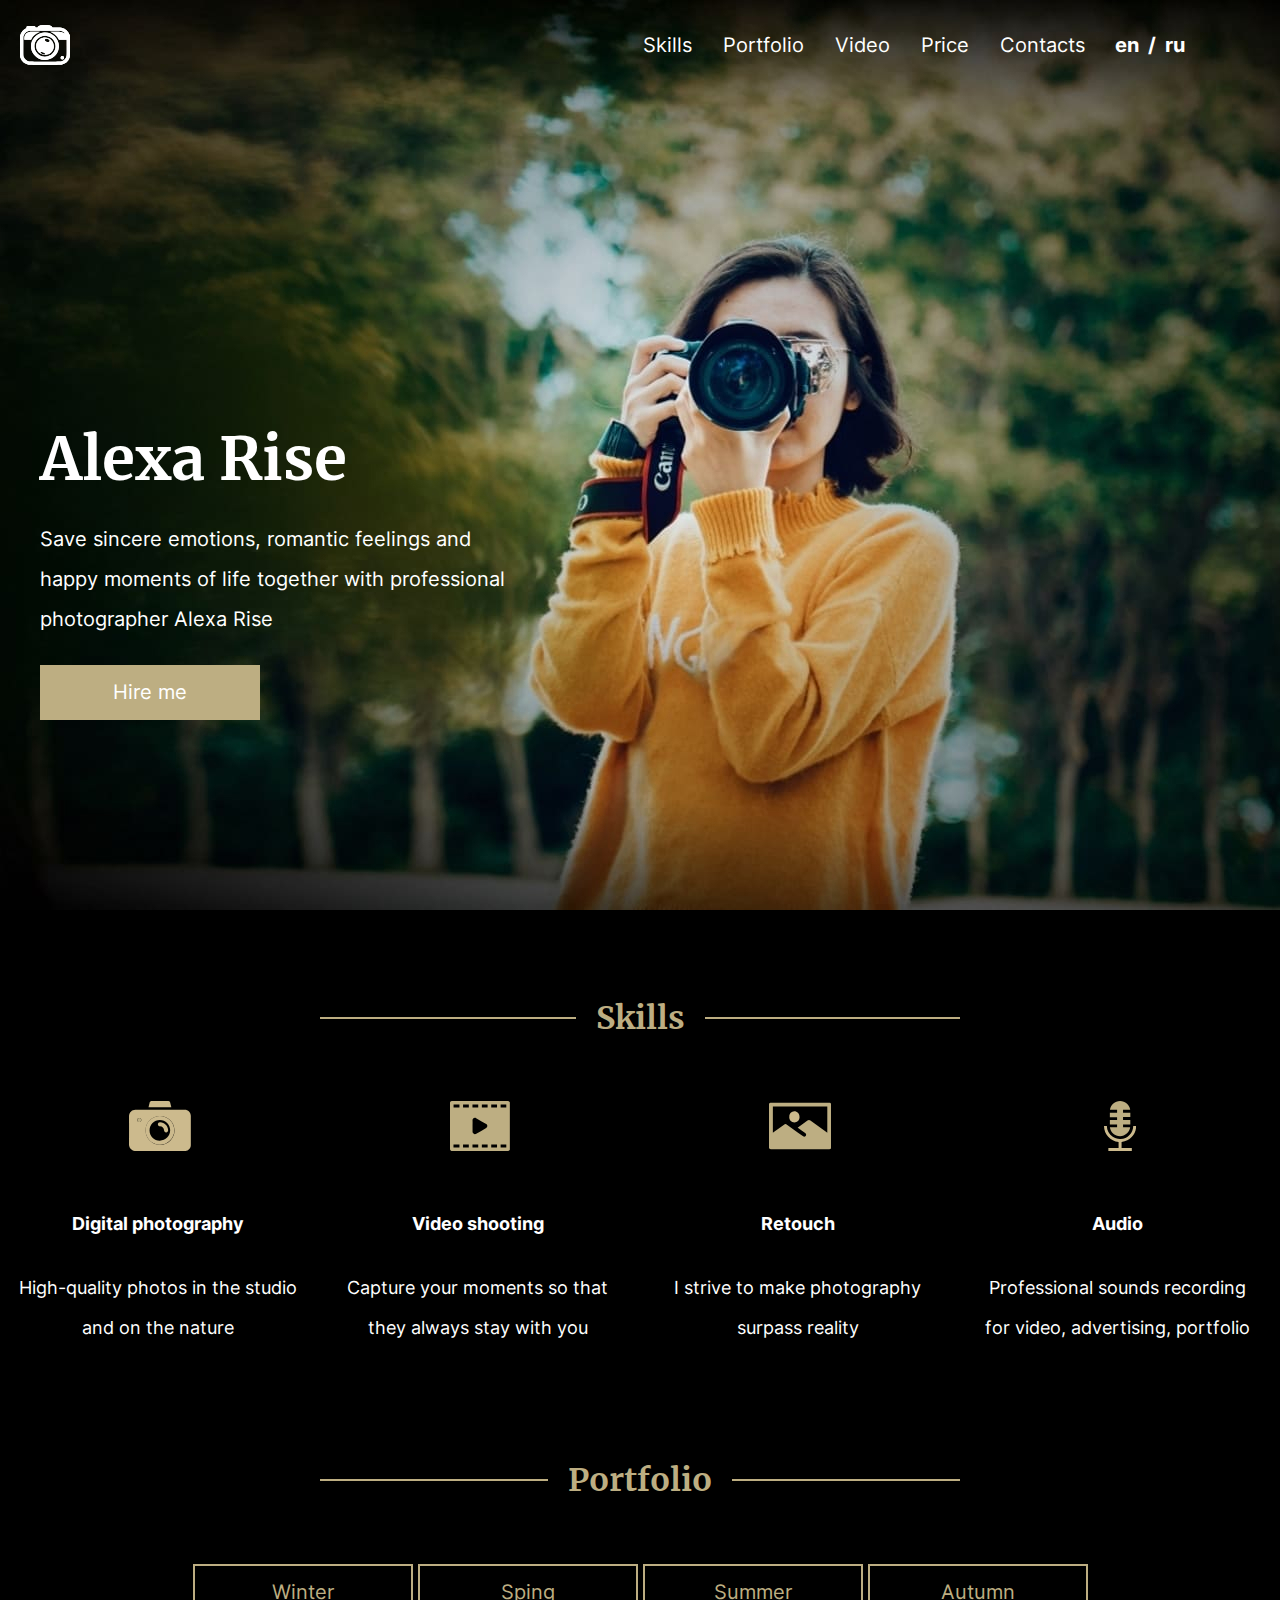
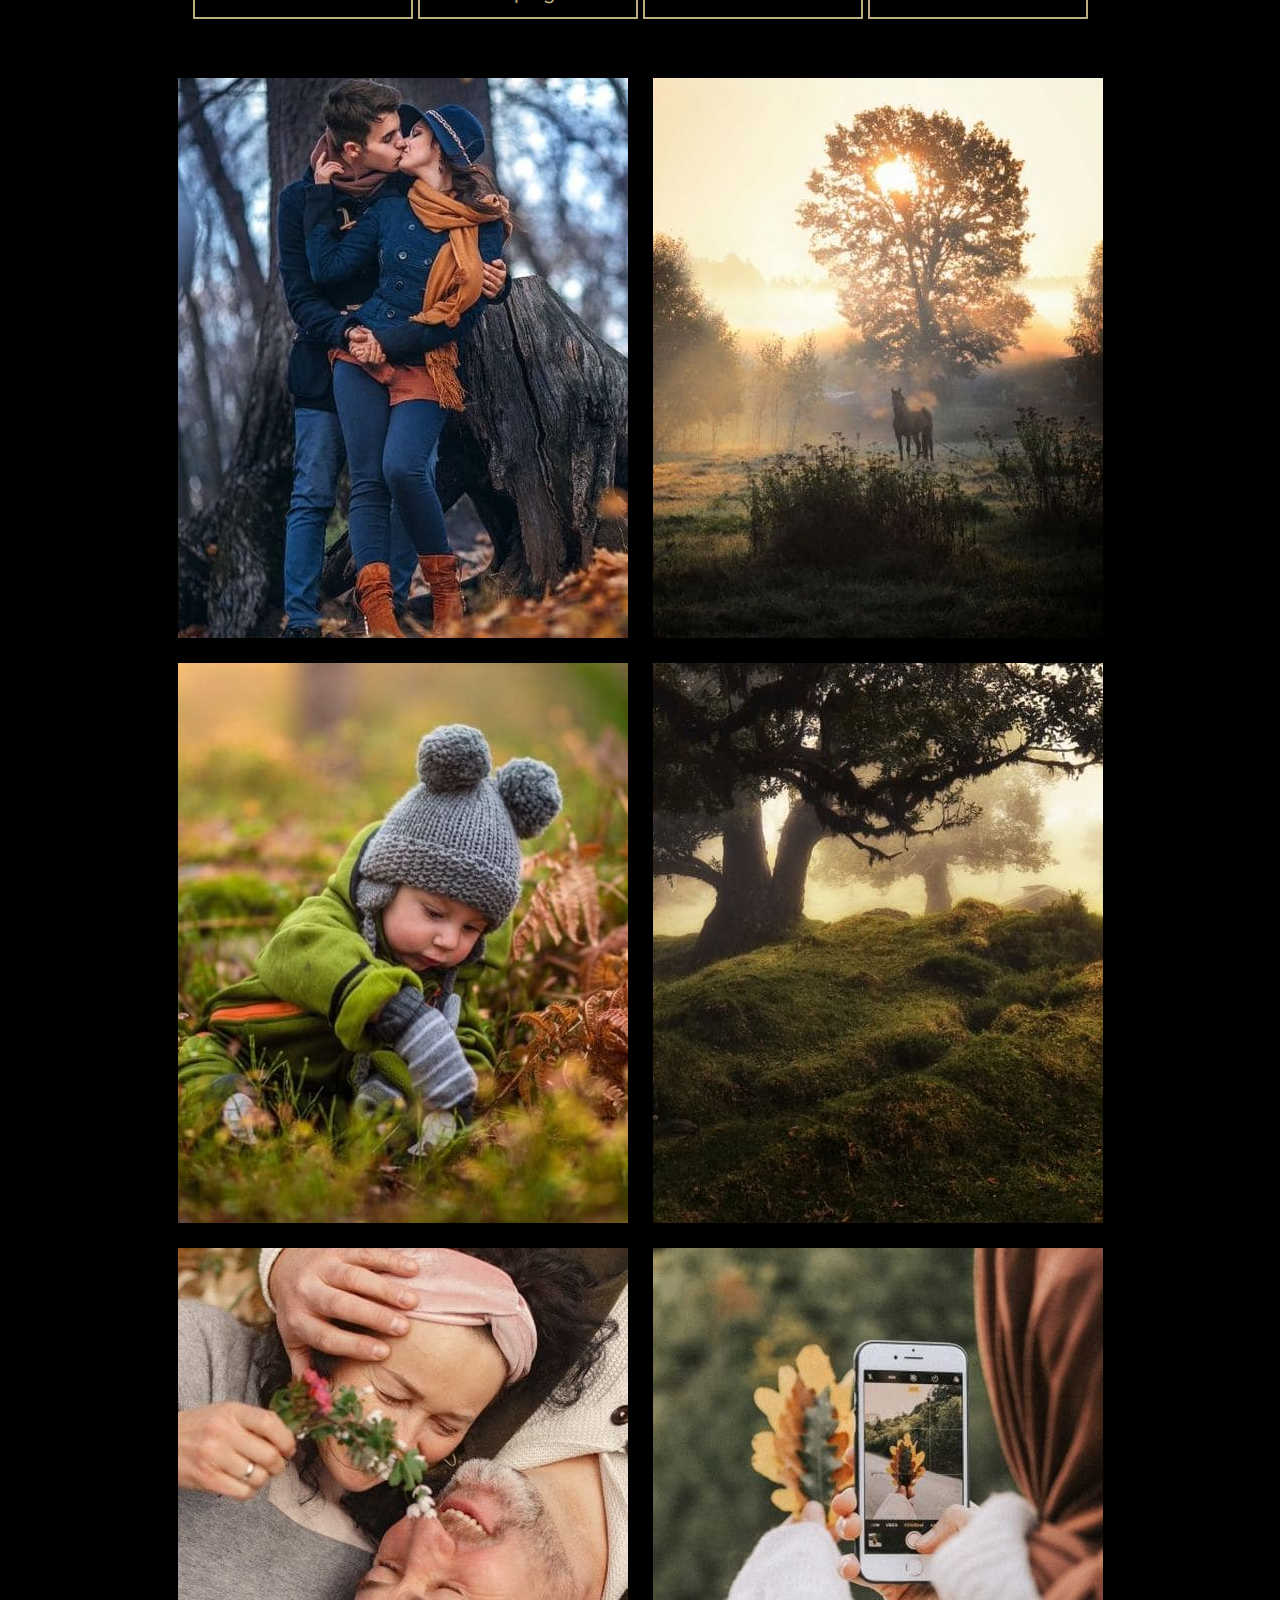
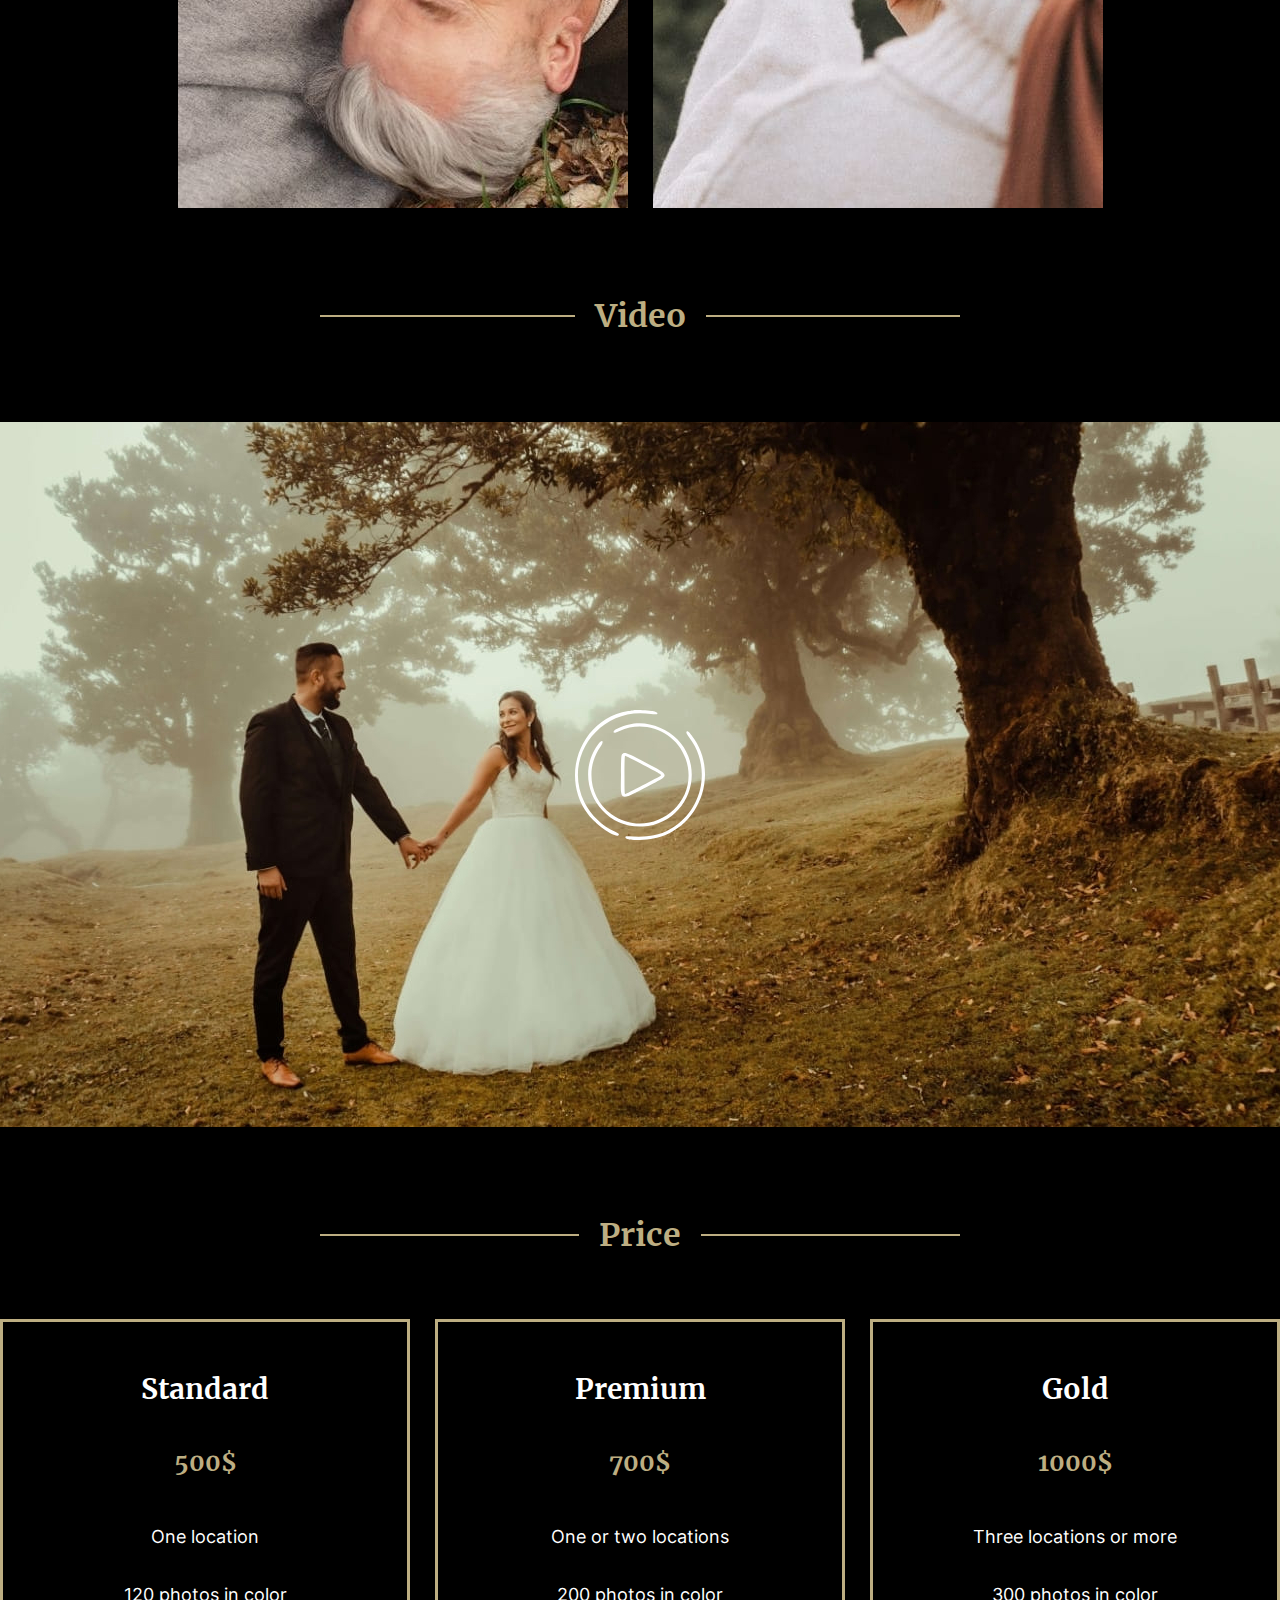
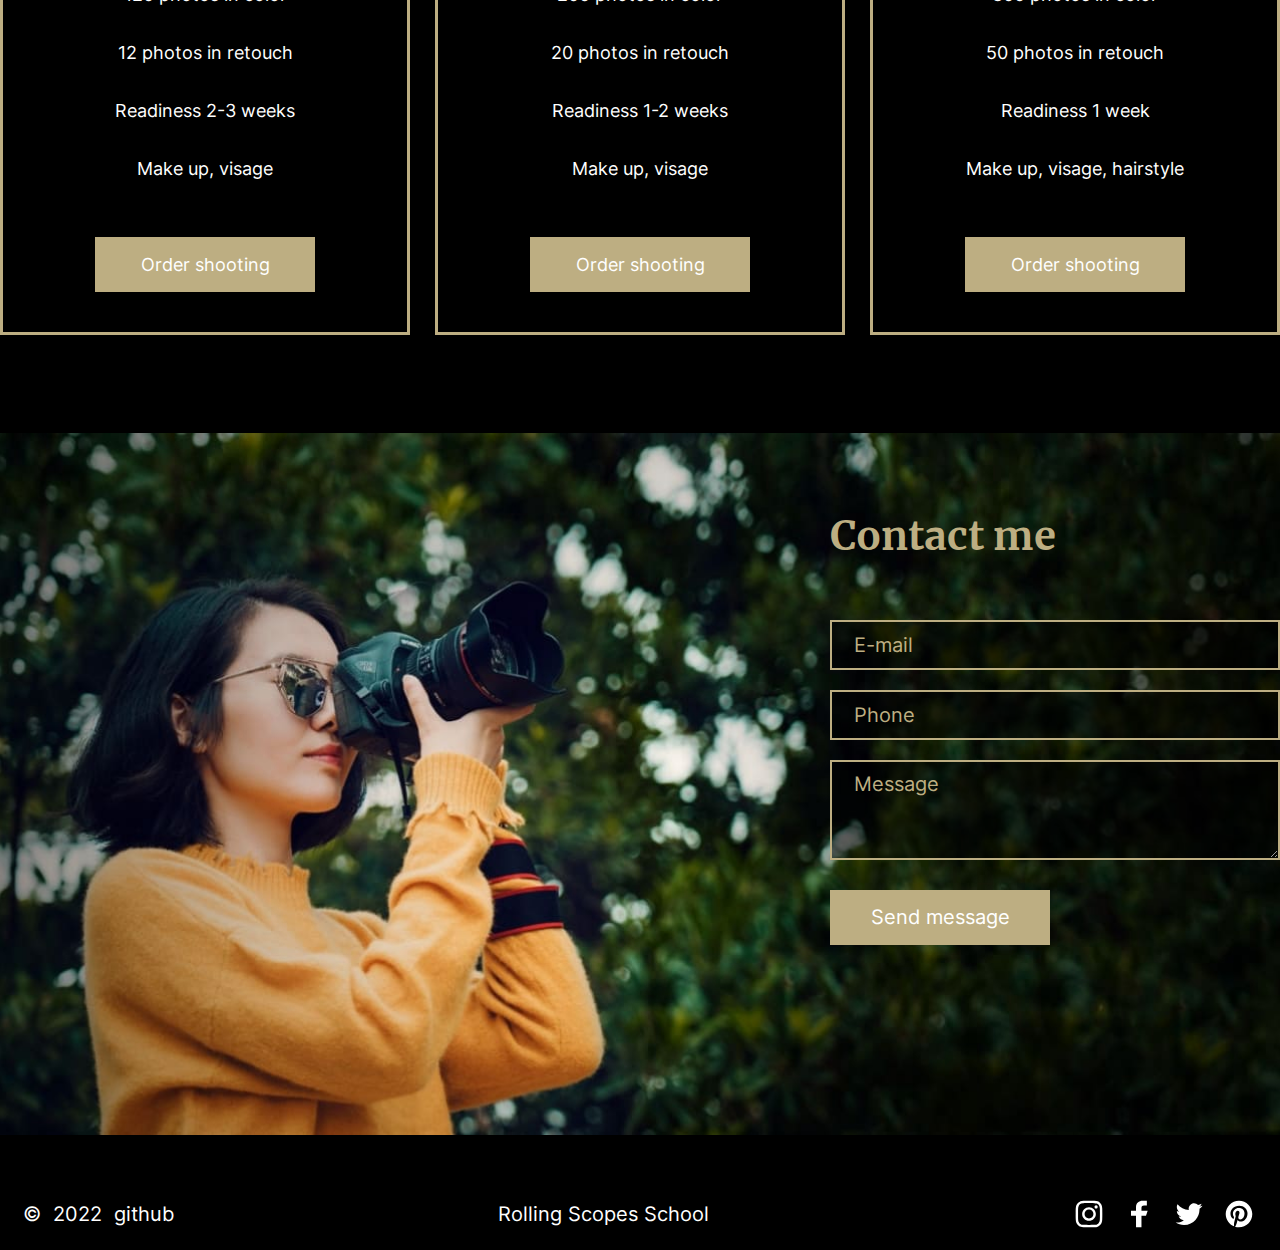
==== portfolio/index.html @ d13bd4fd "feat: add switching images in portfolio section" ====
<!DOCTYPE html>
<html lang='en'>

<head>
   <meta charset="UTF-8">
   <title>Portfolio</title>
   <meta name="author" content="Hanna Ramanenka">
   <meta name="description" content="Portfolio by Hanpira">
   <meta name="keywords" content="example, project, cv photographer">
   <meta name="viewport" content="width=device-width, initial scale=1.0">
   <link rel="stylesheet" type="text/css" href="https://necolas.github.io/normalize.css/8.0.1/normalize.css">
   <link rel="icon" href="./assets/favicon.ico">
   <link rel="stylesheet" href="./style.css">
</head>

<body>
    <header class="header">
        <div class="container header-container">
           <div class="logo">
              <img src="./assets/svg/logo.svg" alt="logo">
           </div>
           <!--Contents-->
           <div class="nav">
                <nav>
                    <ul class="nav-list">
                        <li class="nav-item">
                            <a href="#skills" class="nav-link">Skills</a>
                        </li>
                        <li class="nav-item">
                            <a href="#portfolio" class="nav-link">Portfolio</a>
                        </li>
                        <li class="nav-item">
                            <a href="#video" class="nav-link">Video</a>
                        </li>
                        <li class="nav-item">
                            <a href="#price" class="nav-link">Price</a>
                        </li>
                        <li class="nav-item">
                            <a href="#contacts" class="nav-link">Contacts</a>
                        </li>
                    </ul>
                </nav>
            </div>
                <!--Language switch-->
            <div class="switch-lng">
                <button class="switch-lng-el switch-lng-btn" data-lng="en">en</button>
                <div class="switch-lng-el switch-lng-slash">/</div>
                <button class="switch-lng-el switch-lng-btn" data-lng="ru">ru</button>
            </div>
    
            <div class="switch-theme">
                <button class="theme-btn"></button>
            </div>
                <!--Burger Menu-->
            <div class="hamburger">
                <div class="line line1 sidebar"></div>
                <div class="line line2 sidebar"></div>
                <div class="line line3 sidebar"></div>
            </div>
        </div>
    </header>

    <main>
        <div class="container">
            <!--Hero-->
            <section class="hero">
                <div class="hero-container">
                    <h1 class="hero-title"> Alexa Rise</h1>
                    <div class="hero-text"> 
                        Save sincere emotions, romantic feelings and happy moments of life together with professional photographer Alexa Rise
                    </div>
                    <button class="order-btn hero-btn">Hire me</button>
                </div>
            </section>

            <!--Skills-->
            <section class="section-about" id="skills">
                <h2 class="section-title"> Skills </h2>
                <div class="skills-items">
                    <div class="skill-item skill-item-photo">
                        <h4 class="skill-item-title">Digital photography</h4>
                        <p>High-quality photos in the studio and on the nature</p>
                    </div>
                    <div class="skill-item skill-item-video">
                        <h4 class="skill-item-title">Video shooting</h4>
                        <p>Capture your moments so that they always stay with you</p>
                    </div>
                    <div class="skill-item skill-item-retouch">
                        <h4 class="skill-item-title">Retouch</h4>
                        <p>I strive to make photography surpass reality</p>
                    </div>
                    <div class="skill-item skill-item-audio">
                        <h4 class="skill-item-title">Audio</h4>
                        <p> Professional sounds recording for video, advertising, portfolio</p>
                    </div>
                </div>
            </section>
        
            <!--Portfolio-->
            <section class="section-about section-portfolio" id="portfolio">
                <h2 class="section-title">Portfolio</h2>
                <div class="portfolio-btns">
                    <button class="period-btn" data-season="winter">Winter</button>
                    <button class="period-btn" data-season="spring">Sping</button>
                    <button class="period-btn" data-season="summer">Summer</button>
                    <button class="period-btn" data-season="autumn">Autumn</button>
                </div>
                <div class="portfolio-container">
                    <img src="./assets/img/autumn/1.jpg" alt="portfolio-image" class="portfolio-image">
                    <img src="./assets/img/autumn/2.jpg" alt="portfolio-image" class="portfolio-image">
                    <img src="./assets/img/autumn/3.jpg" alt="portfolio-image" class="portfolio-image">
                    <img src="./assets/img/autumn/4.jpg" alt="portfolio-image" class="portfolio-image">
                    <img src="./assets/img/autumn/5.jpg" alt="portfolio-image" class="portfolio-image">
                    <img src="assets/img/autumn/6.jpg" alt="portfolio-image" class="portfolio-image">
                </div>
            </section>

            <!--Video-->
            <section class="section-about" id="video">
                <h2 class="section-title">Video</h2>
                <div class="video-container">
                    <button class="video-btn"></button>
                </div>
            </section>

            <!--Price-->
            <section class="section-about" id="price">
                <h2 class="section-title">Price</h2>
                <div class="price">
                    <div class="price-item">
                        <h3 class="price-item-title">Standard</h3>
                        <div class="price-item-money">
                            500$
                        </div>
                        <div class="price-item-desc">
                            <p>One location</p>
                            <p>120 photos in color</p>
                            <p>12 photos in retouch</p>
                            <p>Readiness 2-3 weeks</p>
                            <p>Make up, visage</p>
                        </div>
                        <button class="order-btn price-btn">Order shooting</button>
                    </div>
                    <div class="price-item">
                        <h3 class="price-item-title">Premium</h3>
                        <div class="price-item-money">
                            700$
                        </div>
                        <div class="price-item-desc">
                            <p>One or two locations</p>
                            <p>200 photos in color</p>
                            <p>20 photos in retouch</p>
                            <p>Readiness 1-2 weeks</p>
                            <p>Make up, visage</p>
                        </div>
                        <button class="order-btn price-btn">Order shooting</button>
                    </div>
                    <div class="price-item">
                        <h3 class="price-item-title">Gold</h3>
                        <div class="price-item-money">
                            1000$
                        </div>
                        <div class="price-item-desc">
                            <p>Three locations or more</p>
                            <p>300 photos in color</p>
                            <p>50 photos in retouch</p>
                            <p>Readiness 1 week</p>
                            <p>Make up, visage, hairstyle</p>
                        </div>
                        <button class="order-btn price-btn">Order shooting</button>
                    </div>
                </div>
            </section>
        
            <!--Contacts-->
            <section class="section-about section-contact" id="contacts">
                <div class="contact-container">
                    <h2 class="section-title-contact">Contact me</h2>
                    <form class="contact-form">
                        <input type="email" name="email" id="email" placeholder="E-mail">
                        <input type="tel" name="phone" id="phone" placeholder="Phone">
                        <textarea name="message" id="message" placeholder="Message" rows="3"></textarea>
                        <button class="order-btn contact-btn">Send message</button>
                   </form>
                </div>
            </section>
        </div>
    </main>

    <footer>
        <div class="container footer-container">
            <div class="footer-desc">
                <div>
                    ©
                </div>
                <div>
                    2022
                </div>
                <div>
                    <a href="https://github.com/Hanpira" title="github-profile">github</a>
                </div>
            </div>
            <div>
                <a href="https://rs.school/js-stage0/" title="rsschool/js">Rolling Scopes School</a>
            </div>
            <div class="footer-social">
                <ul class="footer-list">
                    <li><a href="#">
                        <div class="social-item social-item-insta">
                        </div></a>
                    </li>
                    <li><a href="#">
                        <div class="social-item social-item-fb">
                        </div></a>
                    </li>
                    <li><a href="#">
                        <div class="social-item social-item-tw">
                        </div></a>
                    </li>
                    <li ><a href="#">
                        <div class="social-item social-item-pin">
                        </div></a>
                    </li>
                </ul>
            </div>
        </div>
    </footer>
    <script src='./script.js'></script>
    <script src='./index.js'></script>
</body>
</html>
---- portfolio/style.css ----
:root {
    --color-gold: #bdae82;
    --color-black: #000000;
    --color-white: #ffffff;
}

@media (max-width: 768px) {
    :root {
      --font1: 32px;
      --font2: 32px;
    }
  }

html {
    scroll-behavior: smooth;
}

* {
    box-sizing: border-box;
    font-family: "Inter", sans-serif; /*font-weight: 400, bold font-weight: 700*/
    color: var(--color-white);
    font-size: var(--font5);
    line-height: 40px;
    font-weight: 400;
}

@font-face {
    font-family: 'Inter';
    src: url("./assets/fonts/Inter-Regular.ttf");
    font-weight: 400;
}

@font-face {
    font-family: 'Inter';
    src: url("./assets/fonts/Inter-Bold.ttf");
    font-weight: 700;
}

@font-face {
    font-family: 'Merriweather';
    src: url("./assets/fonts/Merriweather-Regular.ttf");
    font-weight: 400;
}

@font-face {
    font-family: 'Merriweather';
    src: url("./assets/fonts/Merriweather-Bold.ttf");
    font-weight: 700;
}

body {
    display: flex;
    flex-direction: column;
    justify-content: space-between;
    font-family: "Inter", sans-serif;
    font-size: 20px;
    font-weight: 400;
    line-height: 1.5;
    color: #fff;
    background-color: #000;
    margin: 0 auto;
    padding: 0;
}

button {
    width: 220px;
    height: 55px;
    margin: 0;
    padding: 0;
    cursor: pointer;
    transition: 0.3s;
    border: none;
}

.order-btn {
    background-color: #bdae82;
}

.order-btn:hover {
    color: #fff;
}

.container {
    max-width: 1440px;
    margin: 0 auto;
}

@media (max-width: 1440px) {
    .container {
        max-width: 1440px;
    }
}

@media (max-width: 768px) {
    .container {
        max-width: 768px;
    }
}

@media (max-width: 320px) {
    .container {
        max-width: none;
    }
}

/* Header */
  
  .header-container {
    display: flex;
    background: url("./assets/img/hero-photo.jpg");
    background-repeat: no-repeat;
    background-position: center 0;
    height: 90px;
    padding: 20px;
    gap: 30px;
  }

  .logo {
    background-image: url("./assets/svg/logo.svg");
    background-position: center;
    background-size: contain;
    background-repeat: no-repeat;
    transition: 0.3s;
    width: 50px;
    height: 50px;
  }
  .logo:hover {
    filter: invert(26%) sepia(15%) saturate(638%) hue-rotate(7deg) brightness(92%)
      contrast(87%);
  }
  
  .nav {
    margin-left: auto;
  }
  
  .nav-list {
    display: flex;
    justify-content: flex-end;
    align-items: center;
    list-style: none;
    margin: 0;
    gap: 31px;
  }
  
  .nav-link {
    text-decoration: none;
    line-height: 50px;
    transition: 0.3s;
  }
  
  .nav-link:hover {
    color: var(--color-gold);
  }
  
  .switch-lng {
    display: flex;
    align-items: center;
    width: 70px;
  }
  
  .switch-lng-el {
    line-height: 50px;
    font-weight: 700;
  }
  
  .switch-lng-btn {
    border: 0;
    padding: 0;
    background-color: transparent;
    cursor: pointer;
    transition: 0.3s;
  }
  
  .switch-lng-btn:hover {
    color: var(--color-gold);
  }
  
  .lng-active {
    color: var(--color-gold);
  }
  
  .switch-lng-slash {
    padding: 0 8px 0 9px;
  }
  
  .switch-theme {
    display: flex;
    align-items: center;
  }
  
  .theme-btn {
    border: 0;
    background: transparent;
    background-image: url("./assets/svg/moon.svg");
    background-position: center;
    background-size: contain;
    background-repeat: no-repeat;
    cursor: pointer;
    transition: 0.3s;
    width: 45px;
    height: 45px;
  }
  
  .theme-btn:hover {
    filter: invert(26%) sepia(15%) saturate(638%) hue-rotate(7deg) brightness(92%)
      contrast(87%);
  }
  
  .light-theme-btn {
    background-image: url("./assets/svg/sun.svg");
  }

.hamburger {
    display: flex;
    flex-direction: column;
    justify-content: space-between;
    width: 50px;
    height: 28px;
    cursor: pointer;
    user-select: none;
    z-index: 2;
    margin: 11px 0;
  }
  
  .line {
    width: 100%;
    height: 3px;
    background: var(--color-white);
    z-index: 15;
    transition: all 0.3s ease-in-out;
  }
  
  .hamburger.open {
    position: fixed;
    top: 20px;
    right: 64px;
  }
  
  .hamburger.open .line1 {
    transform: rotate(45deg) translate(6px, 14px);
    height: 2px;
    width: 62px;
  }
  
  .hamburger.open .line2 {
    opacity: 0;
  }
  
  .hamburger.open .line3 {
    transform: rotate(-45deg) translate(5px, -13px);
    height: 2px;
    width: 62px;
  }
  
  .hamburger {
    display: none;
  }
  
  @media (max-width: 768px) {
    .nav-list {
      position: fixed;
      display: none;
      right: -620px;
      width: 620px;
      display: flex;
      flex-direction: column;
      justify-content: flex-start;
      align-items: flex-start;
      top: 0;
      bottom: 0;
      transition: 0.5s;
      background-color: var(--color-black);
      padding: 134px 127px;
      gap: 16px;
    }
  
    .nav-list.open {
      z-index: 1;
      right: 0;
    }
  
    .nav-link {
      font-size: 35px;
      line-height: 73px;
    }
  
    .hamburger {
      display: flex;
    }
  
    .light-theme-sidebar {
      background-color: var(--color-white);
      color: var(--color-black);
    }
  
    .open > .line.light-theme-sidebar {
      background: var(--color-black);
    }
  }
  
  .hamburger:hover .line {
    background-color: var(--color-gold);
  }
  
  @media (max-width: 620px) {
    .nav-list.open {
      width: 100%;
    }
  }

/* Main */

/* Hero */

.hero {
    background-image: url('./assets/img/hero-photo.jpg');
    background-position: center -90px;
    background-repeat: no-repeat;
    height: 820px;
    display: flex;
    align-items: center;
}

.hero-container {
    display: flex;
    flex-direction: column;
    justify-content: center;
    width: 580px;
    padding-left: 40px;
    padding-top: 119px;
}

.hero-title {
    font-family: "Merriweather";
    font-size: 60px;
    font-weight: 700;
}

.hero-text {
    width: 470px;
    line-height: 2;
}

.hero-btn{
    margin-top: 25.5px;
}

@media (max-width: 768px) {
    .hero {
        height: 500px;
        background-image: url('./assets/img/hero-tablet-vers.jpg');
    }

    .hero-container {
        display: flex;
        flex-direction: column;
        justify-content: center;
        width: 100%;
        padding-left: 60px;
        padding-top: 54px;
    }

    .hero-title {
        font-family: "Merriweather";
        font-size: 32px;
        font-weight: 400;
        line-height: 2;
    }
    
    .hero-text {
        width: 390px;
        line-height: 1.2;
        font-family: "Inter";
        padding-bottom: 33px;
    }
}

/* Section */


@media (max-width: 1440px) {
    section {
        width: 100%;
    }
}

.section-about {
    display: flex;
    flex-direction: column;
    align-items: center;
    padding-top: 61px;
}

.section-title {
    display: flex;
    justify-content: center;
    align-items: center;
    font-family: "Merriweather";
    font-size: 32px;
    font-weight: 700;
    color: #bdae82;
    text-align: center;
    width: 50%;
    gap: 20px;
}

.section-title::before {
    width: 274px;
    height: 2px;
    background-color: #bdae82;
    content: '';
}

.section-title::after {
    width: 274px;
    height: 2px;
    background-color: #bdae82;
    content: '';
}

@media screen and (max-width: 768px) {
    .section__title {
      font-size: 32px;
      line-height: 40px;
    }

    .section-title::before {
        width: 50%;
    }
    
    .section-title::after {
        width: 50%;
        height: 2px;
        background-color: #bdae82;
        content: '';
    }
}

/* Skills */

.skills-items {
    display: flex;
    justify-content: space-between;
    align-items: center;
    text-align: center;
    font-size: 18px;
    padding-top: 37px;
    width: 100%;
}

@media (max-width: 768px) {
    .skills-items {
        flex-wrap: wrap;
        gap: 7px;
        padding-top: 34px;
    }
}

.skill-item-title {
    font-weight: 700;
    padding-top:79px;
}

.skill-item {
    background-position: center top;
    background-size: 62px 50px;
    background-repeat: no-repeat;
    width: 320px;
    padding-left: 15px;
    padding-right: 20px;
    line-height: 2;
}

@media (max-width: 768px) {
    .skill-item {
        padding: 14px 0;
        line-height: 1.5;
        width: 300px;
    }
}

.skill-item-photo:nth-child(1) {
    background-image: url('./assets/svg/camera.svg');
}

.skill-item-video:nth-child(2) {
    background-image: url('./assets/svg/video.svg');
}

.skill-item-retouch:nth-child(3) {
    background-image: url('./assets/svg/image.svg');
}

.skill-item-audio:nth-child(4) {
    background-image: url('./assets/svg/mic.svg');
}

/* Portfolio */

.section-portfolio {
    padding-top: 67px;
}

.portfolio-btns {
    display: flex;
    padding: 38px;
    gap: 5px;
}

@media (max-width: 768px) {
    .section-portfolio {
        padding-top: 82px;
        padding-bottom: 10px;
    }

    .portfolio-btns {
        flex-wrap: wrap;
        justify-content: center;
    }
}

.period-btn {
    border: solid 2px #bdae82;
    color: #bdae82;
    background-color: #000;
}

.period-btn:hover {
    color: #fff;
}

.portfolio-container {
    display: flex;
    justify-content: center;
    flex-wrap: wrap;
    gap: 25px;
    margin: 0 auto;
    padding-top: 21px;
}

/* Video */

.video-container {
    padding: 60px 20px 0 20px;
    height: 765px;
    width: 100%;
    position: relative;
    display: flex;
    justify-content: center;
    align-items: center;
    background-image: url("./assets/img/wedding-day.jpg");
    background-size: 1400px 705px;
    background-position: center bottom;
    background-repeat: no-repeat;
}
  
.video-btn {
    border: 0;
    position: absolute;
    background-image: url("./assets/svg/play-hover.svg");
    background-repeat: no-repeat;
    width: 129.86px;
    height: 130px;
    background-color: transparent;
    transition: 0.3s;
}
  
@media (max-width: 768px) {
    .video-container {
        height: 484px;
        background-image: url("./assets/img/video-player-tablet.jpg");
        background-size: 768px 418px;
    }
  
    .video-btn {
        background-image: url("./assets/svg/play-hover-tablet.svg");
        width: 65px;
        height: 65px;
    }
}

.video-btn:hover {
    filter: invert(26%) sepia(15%) saturate(638%) hue-rotate(7deg) brightness(92%)
      contrast(87%);
}

/* Price */

.price {
    display: flex;
    justify-content: space-between;
    align-items: center;
    gap: 25px;
    font-size: 18px;
    text-align: center;
    padding: 38px 0px;
    width: 100%;
}

.price-item {
    display: flex;
    flex-direction: column;
    align-items: center;
    justify-content: center;
    gap: 6px;
    border: 3px solid #bdae82;
    width: 450px;
    padding-bottom: 16px;
}

.price-item-title {
    font-family: "Merriweather";
    font-size: 28px;
    font-weight: 700;
    padding-top: 19px;
}

.price-item-money {
    font-family: "Merriweather";
    font-size: 24px;
    font-weight: 700;
    color: #bdae82;
}

.price-item-desc {
    line-height: 1;
    padding-top: 10px;
}

.price-btn {
    margin: 24px 0;
}

@media (max-width: 768px) {
    .price {
        flex-wrap: wrap;
        justify-content: center;
        gap: 40px;
        width: 420px;
        padding: 19px 0px;
    }

    .price-item {
        padding-bottom: 14px;
    }

    .price-item-title {
        line-height: 2;
    }
}

/* Contacts */

.section-contact {
    background-image: url(./assets/img/contact-me.jpg);
    background-repeat: no-repeat;
    background-position: center 0;
    background-size: cover;
    width: 100%;
    margin-top: 60px;
    padding-top: 30px;
}

.section-title-contact {
    font-family: "Merriweather";
    font-size: 40px;
    font-weight: 700;
    color: #bdae82;
    line-height: 2;
}

.contact-container {
    display: flex;
    flex-direction: column;
    align-items: flex-start;
    justify-content: center;
    margin-left: auto;
    width: 450px;
    padding-bottom: 190px;
}

.contact-form {
    display: flex;
    flex-direction: column;
    gap: 20px;
    box-sizing: border-box;
    line-height: 2;
    padding-top: 10px;
}

input {
    background:  rgba(0, 0, 0, 0.5);
    width: 450px;
    height: 50px;
    border: 2px solid #bdae82;
    outline: none;
    transition: 0.3s;
}

input:hover {
    border: 2px solid #fff;
    color: #fff;
}

textarea {
    background: rgba(0, 0, 0, 0.5);
    width: 450px;
    height: 100px;
    border: 2px solid #bdae82;
    outline: none;
    line-height: 2;
    color: #fff;
}

textarea:hover {
    border: 2px solid #fff;
}

::placeholder {
    font-family: inherit;
    color: #bdae82;
    font-size: 20px;
    padding-left: 20px;
}

.contact-btn {
    margin-top: 10px;
}

@media (max-width: 768px) {
    .section-contact {
        background-size: center 0;
        margin-top: 60px;
        padding-top: 30px;
    }

    .contact-container {
        margin: 0;
        width: 450px;
        padding-bottom: 109px;
        align-items: center;
    }

    .contact-form {
        display: flex;
        flex-direction: column;
        align-items: center;
        gap: 20px;
        box-sizing: border-box;
        line-height: 2;
        padding-top: 18px;
    }

    .section-title-contact {
        font-family: "Merriweather";
        font-size: 32px;
        line-height: 2;
    }
}

/* Footer */

.footer-container {
    display: flex;
    align-items: center;
    justify-content: space-between;
    margin: 0 auto;
    padding: 43px 0px 0px 23px;
}

.footer-container a {
    text-decoration: none;
    color: #fff;
    transition: 0.3s;
}

.footer-container a:hover {
    color: #bdae82;
}

.footer-desc {
    display: flex;
    justify-content: flex-start;
    gap: 12px;
}

.footer-social {
    display: flex;
    justify-content: space-between;
}

.footer-list {
    display: flex;
    justify-content: space-between;
    align-items: center;
    gap: 18px;
    list-style: none;
    padding-right: 25px;
}

.social-item {
    background-position: 50%;
    background-size: contain;
    background-repeat: no-repeat;
    transition: 0.3s;
    width: 32px;
    height: 32px;
}

.social-item-insta {
    background-image: url('./assets/svg/instagram.svg');
}

.social-item-fb {
    background-image: url('./assets/svg/fb.svg');
}

.social-item-tw {
    background-image: url('./assets/svg/tw.svg');
}

.social-item-pin {
    background-image: url('./assets/svg/pinterest.svg');
}

.social-item:hover {
    filter: invert(26%) sepia(15%) saturate(638%) hue-rotate(7deg) brightness(92%) contrast(87%);
}

@media (max-width: 768px) {
    .footer-container {
        flex-direction: column;
        align-items: center;
        flex-wrap: wrap;
        padding: 28px 10px 40px 10px;
    }

    .footer-social {
        padding-top: 11px;
    }
}

/* active buttons*/
.active {
    color: #000;
    background-color: #bdae82;
}
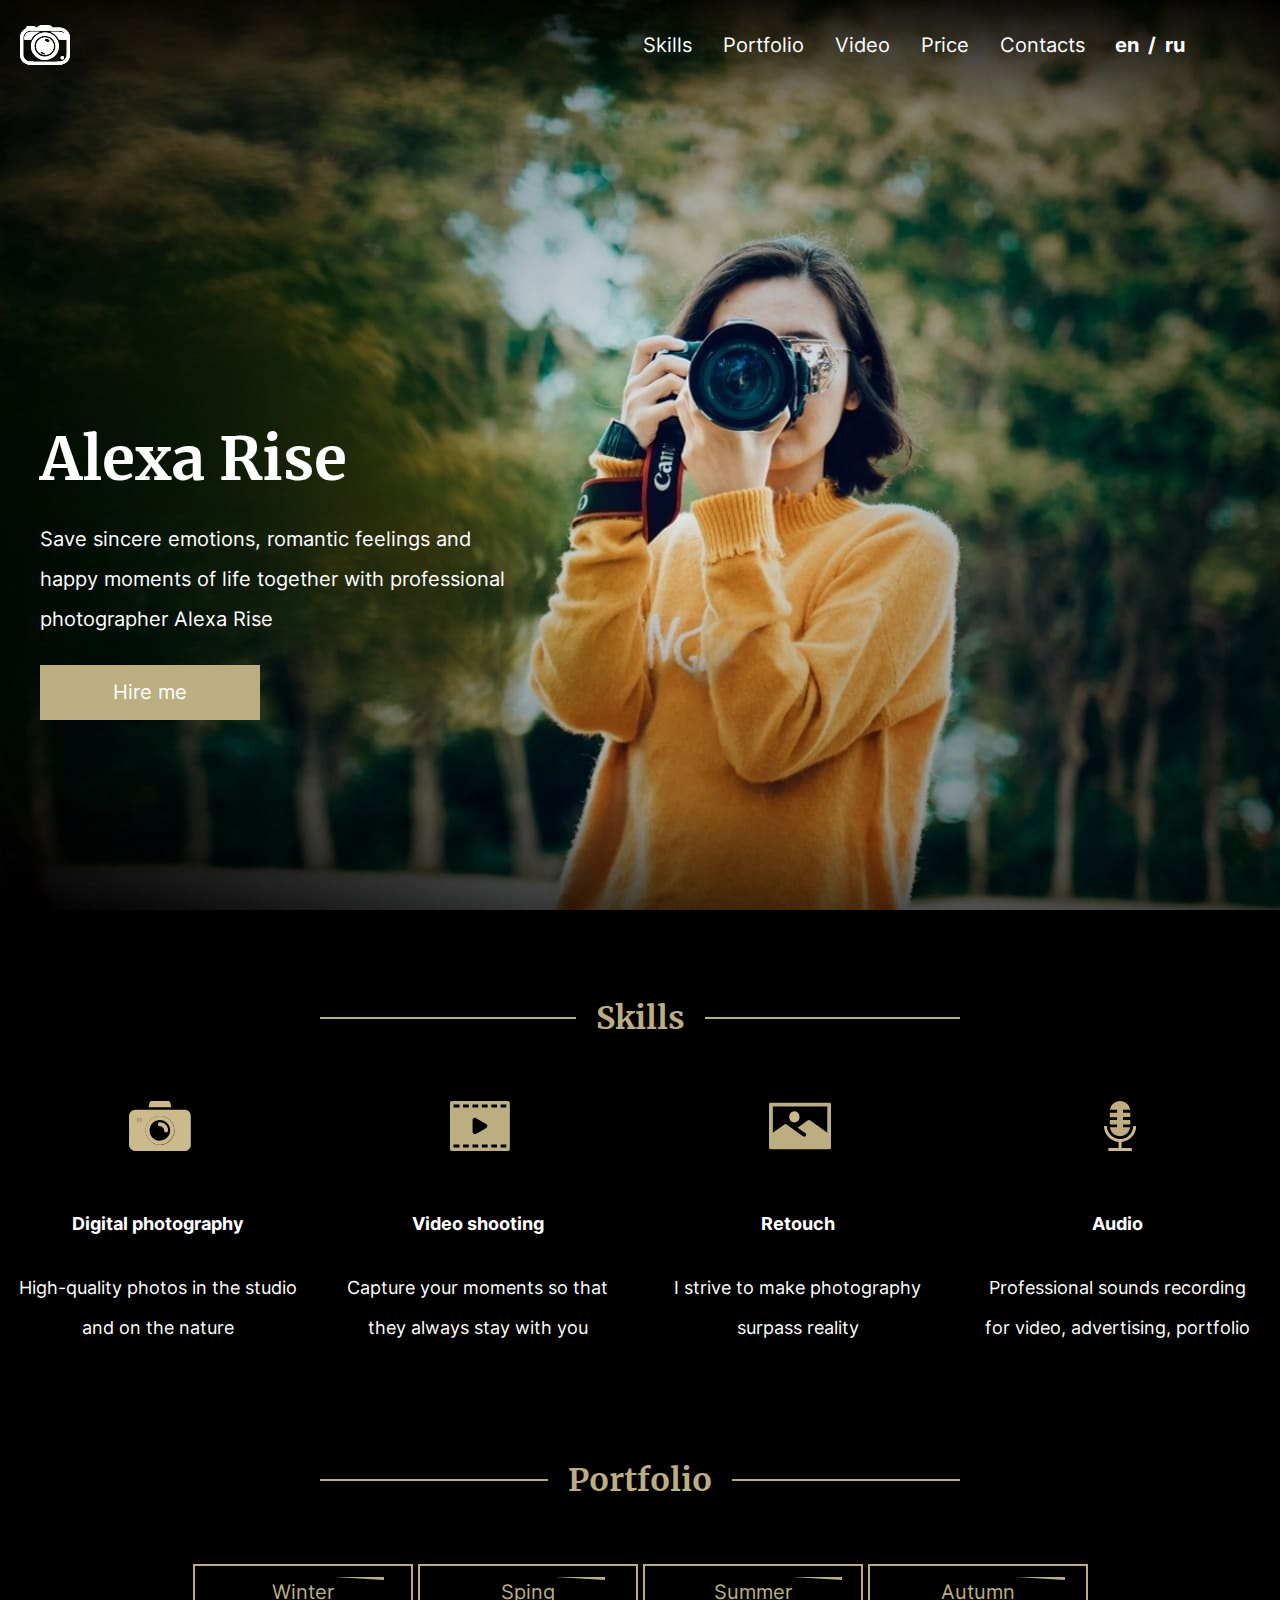
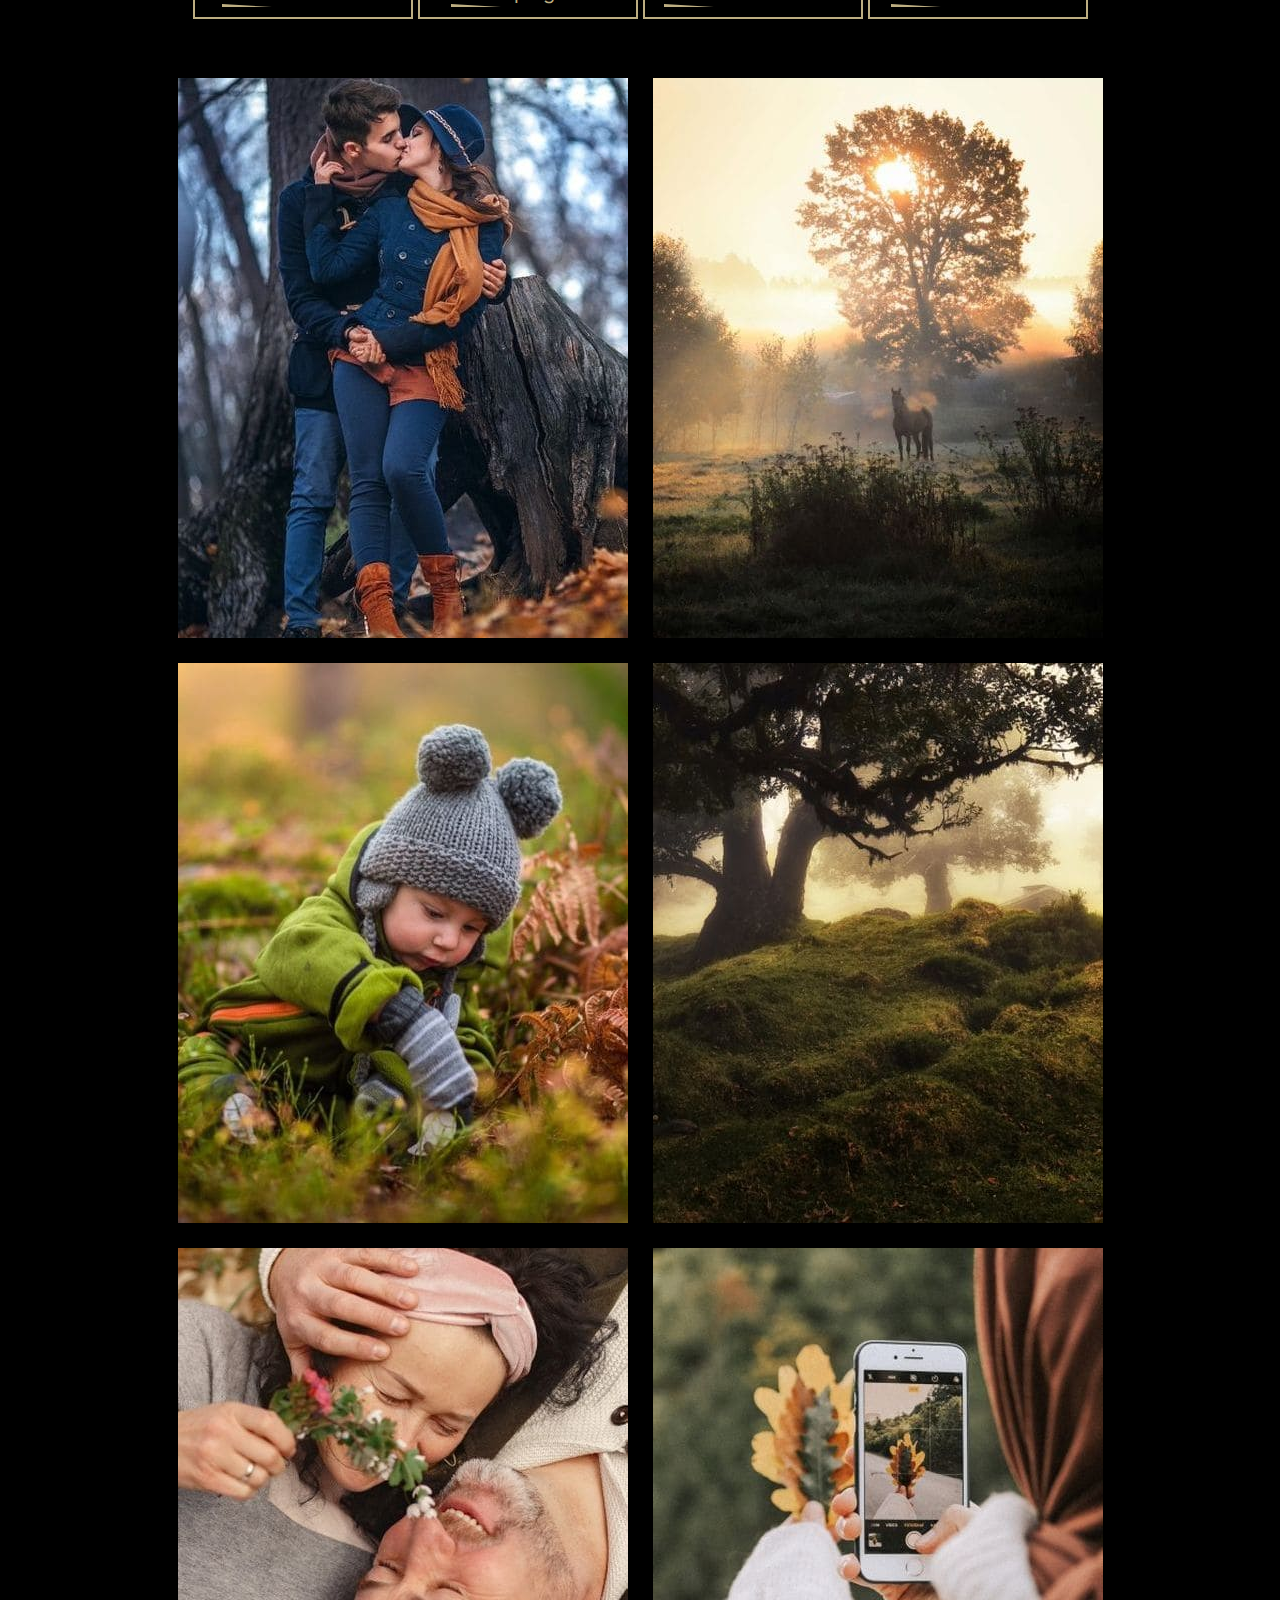
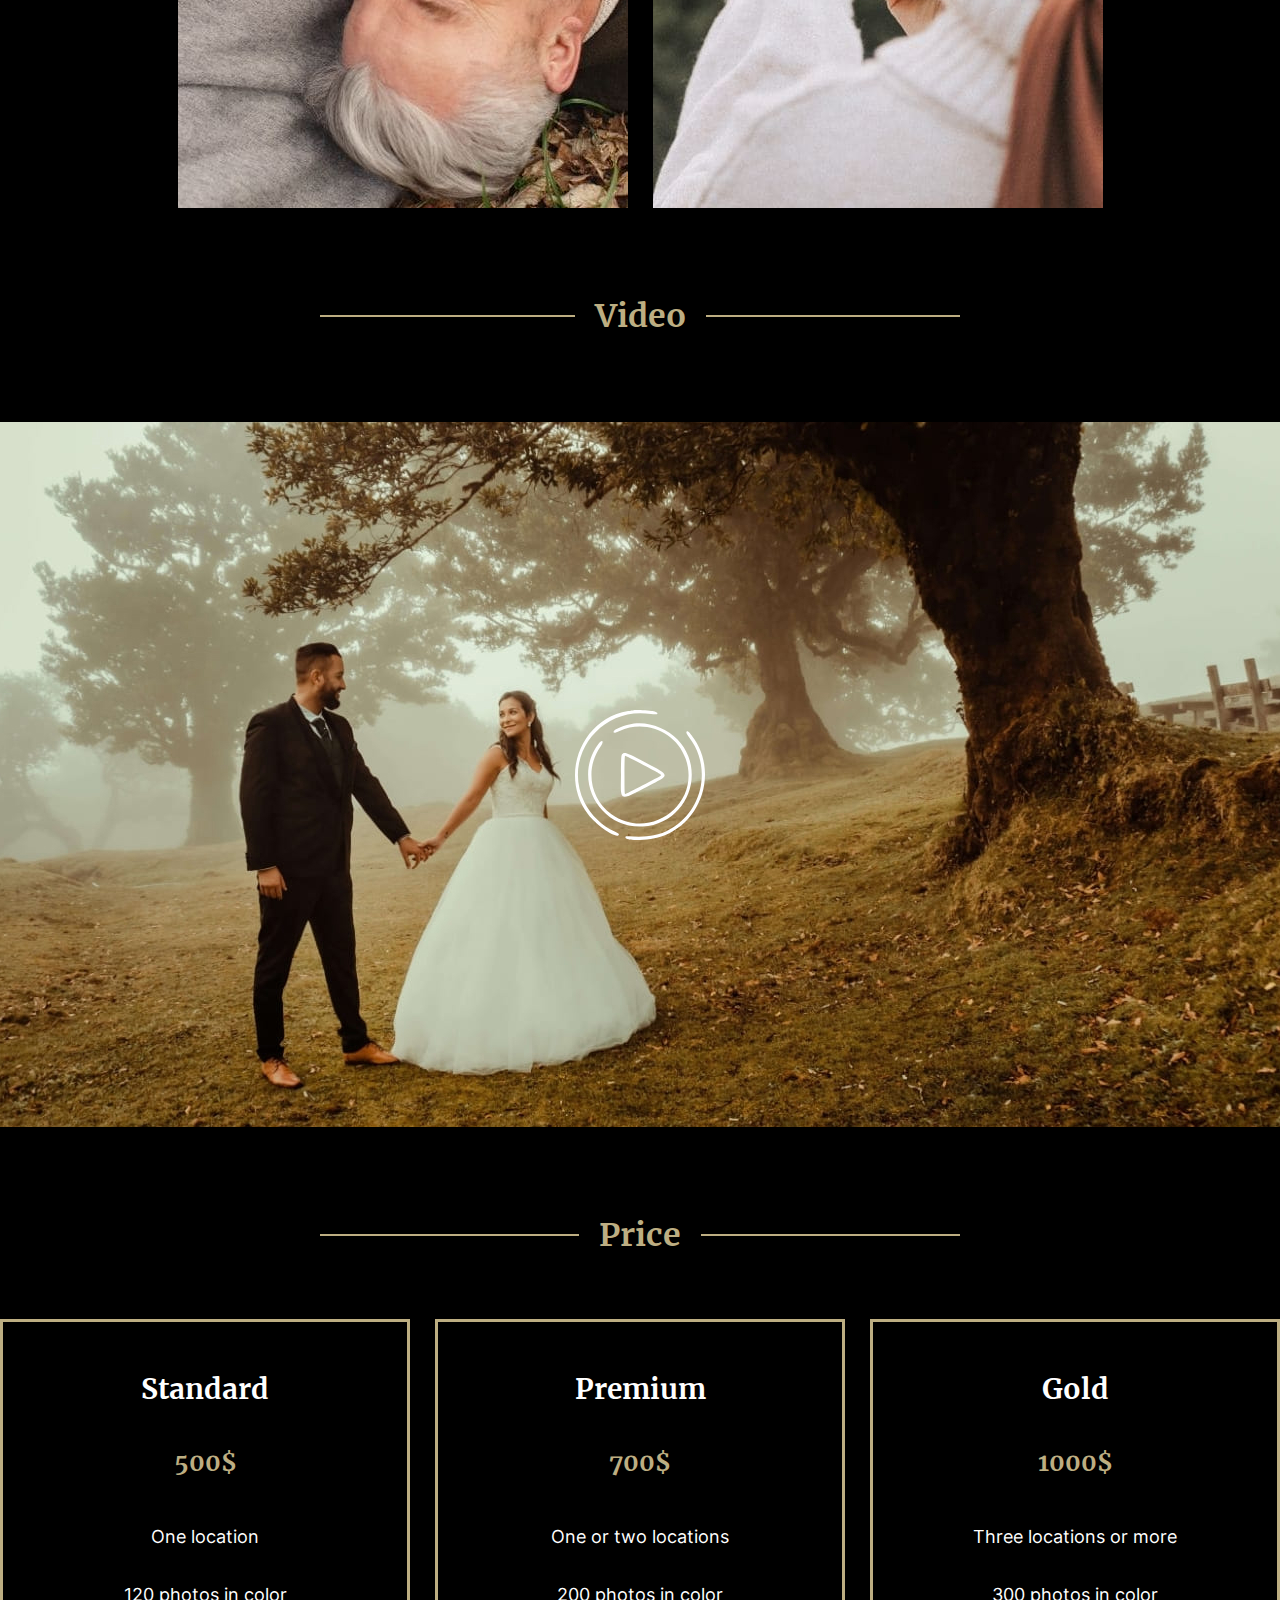
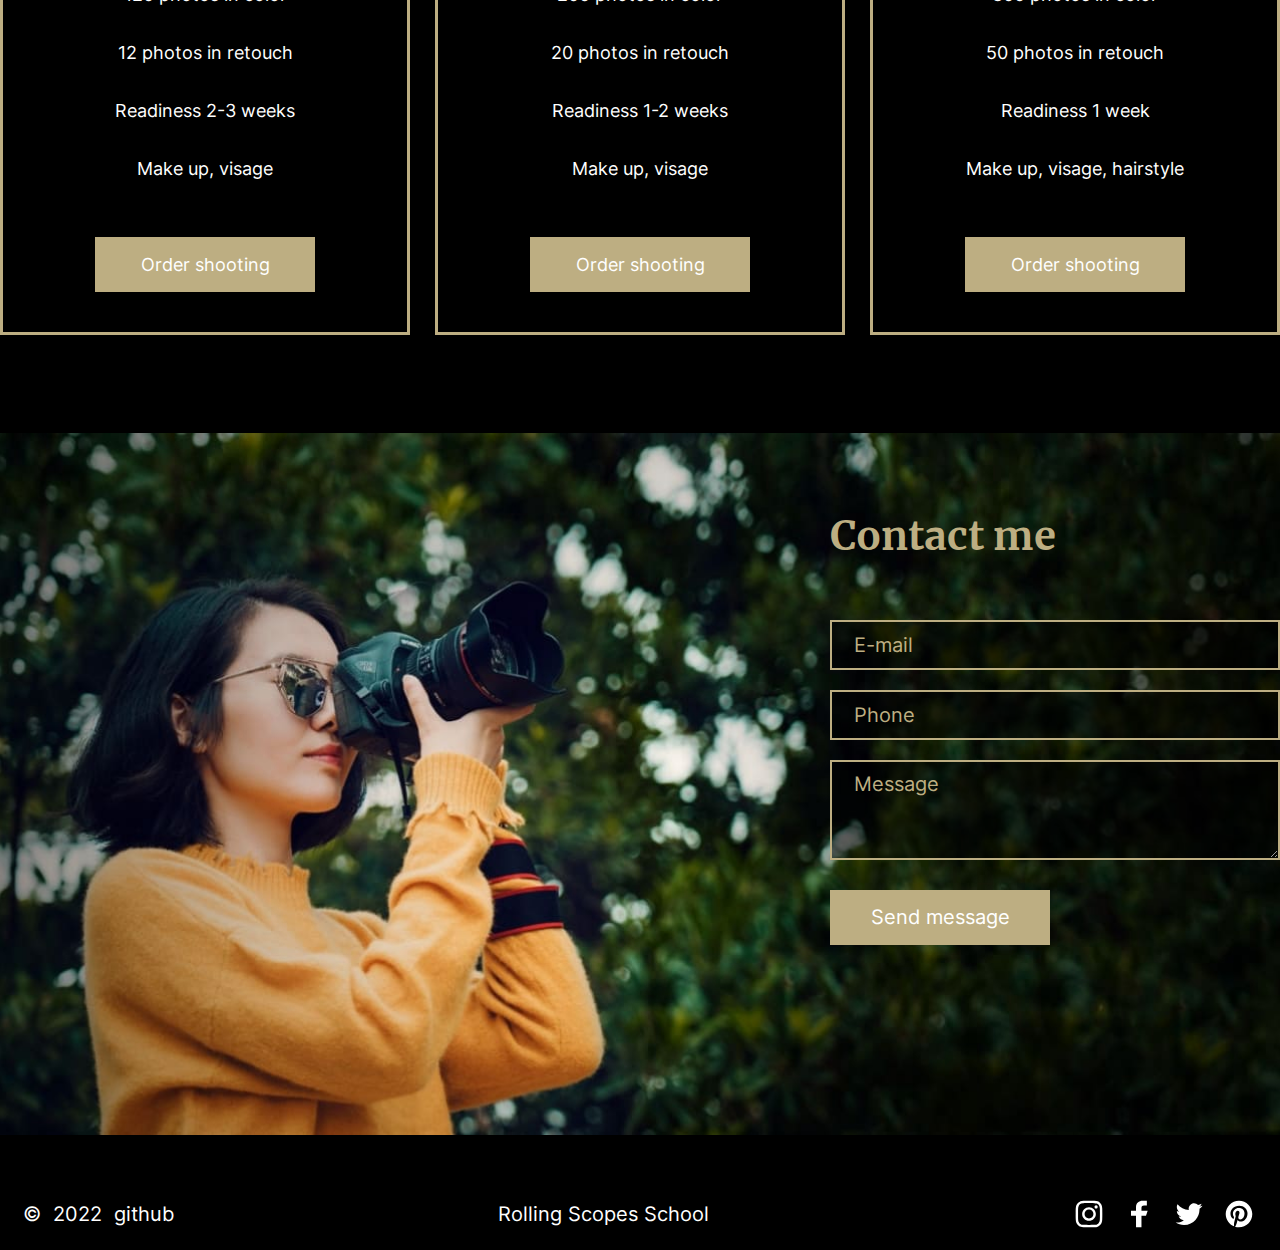
==== commit 2d5d24e5: "feat: add internationalization to portfolio" ====
--- a/portfolio/index.html
+++ b/portfolio/index.html
@@ -24,28 +24,28 @@
                 <nav>
                     <ul class="nav-list">
                         <li class="nav-item">
-                            <a href="#skills" class="nav-link">Skills</a>
-                        </li>
-                        <li class="nav-item">
-                            <a href="#portfolio" class="nav-link">Portfolio</a>
-                        </li>
-                        <li class="nav-item">
-                            <a href="#video" class="nav-link">Video</a>
-                        </li>
-                        <li class="nav-item">
-                            <a href="#price" class="nav-link">Price</a>
-                        </li>
-                        <li class="nav-item">
-                            <a href="#contacts" class="nav-link">Contacts</a>
+                            <a href="#skills" class="nav-link" data-i18="skills">Skills</a>
+                        </li>
+                        <li class="nav-item">
+                            <a href="#portfolio" class="nav-link" data-i18="portfolio">Portfolio</a>
+                        </li>
+                        <li class="nav-item">
+                            <a href="#video" class="nav-link" data-i18="video">Video</a>
+                        </li>
+                        <li class="nav-item">
+                            <a href="#price" class="nav-link" data-i18="price">Price</a>
+                        </li>
+                        <li class="nav-item">
+                            <a href="#contacts" class="nav-link" data-i18="contacts">Contacts</a>
                         </li>
                     </ul>
                 </nav>
             </div>
                 <!--Language switch-->
-            <div class="switch-lng">
-                <button class="switch-lng-el switch-lng-btn" data-lng="en">en</button>
-                <div class="switch-lng-el switch-lng-slash">/</div>
-                <button class="switch-lng-el switch-lng-btn" data-lng="ru">ru</button>
+            <div class="lng">
+                <button class="lng-el lng-btn" data-lng="en">en</button>
+                <div class="lng-el lng-slash">/</div>
+                <button class="lng-el lng-btn" data-lng="ru">ru</button>
             </div>
     
             <div class="switch-theme">
@@ -65,45 +65,45 @@
             <!--Hero-->
             <section class="hero">
                 <div class="hero-container">
-                    <h1 class="hero-title"> Alexa Rise</h1>
-                    <div class="hero-text"> 
+                    <h1 class="hero-title" data-i18="hero-title"> Alexa Rise</h1>
+                    <div class="hero-text" data-i18="hero-text"> 
                         Save sincere emotions, romantic feelings and happy moments of life together with professional photographer Alexa Rise
                     </div>
-                    <button class="order-btn hero-btn">Hire me</button>
+                    <button class="order-btn hero-btn raise" data-i18="hire">Hire me</button>
                 </div>
             </section>
 
             <!--Skills-->
             <section class="section-about" id="skills">
-                <h2 class="section-title"> Skills </h2>
+                <h2 class="section-title" data-i18="skills"> Skills </h2>
                 <div class="skills-items">
                     <div class="skill-item skill-item-photo">
-                        <h4 class="skill-item-title">Digital photography</h4>
-                        <p>High-quality photos in the studio and on the nature</p>
-                    </div>
-                    <div class="skill-item skill-item-video">
-                        <h4 class="skill-item-title">Video shooting</h4>
-                        <p>Capture your moments so that they always stay with you</p>
+                        <h4 class="skill-item-title" data-i18="skill-title-1">Digital photography</h4>
+                        <p data-i18="skill-text-1">High-quality photos in the studio and on the nature</p>
+                    </div>
+                    <div class="skill-item skill-item-video" >
+                        <h4 class="skill-item-title" data-i18="skill-title-2">Video shooting</h4>
+                        <p data-i18="skill-text-2">Capture your moments so that they always stay with you</p>
                     </div>
                     <div class="skill-item skill-item-retouch">
-                        <h4 class="skill-item-title">Retouch</h4>
-                        <p>I strive to make photography surpass reality</p>
+                        <h4 class="skill-item-title" data-i18="skill-title-3">Retouch</h4>
+                        <p data-i18="skill-text-3">I strive to make photography surpass reality</p>
                     </div>
                     <div class="skill-item skill-item-audio">
-                        <h4 class="skill-item-title">Audio</h4>
-                        <p> Professional sounds recording for video, advertising, portfolio</p>
+                        <h4 class="skill-item-title" data-i18="skill-title-4">Audio</h4>
+                        <p data-i18="skill-text-4"> Professional sounds recording for video, advertising, portfolio</p>
                     </div>
                 </div>
             </section>
         
             <!--Portfolio-->
             <section class="section-about section-portfolio" id="portfolio">
-                <h2 class="section-title">Portfolio</h2>
+                <h2 class="section-title" data-i18="portfolio">Portfolio</h2>
                 <div class="portfolio-btns">
-                    <button class="period-btn" data-season="winter">Winter</button>
-                    <button class="period-btn" data-season="spring">Sping</button>
-                    <button class="period-btn" data-season="summer">Summer</button>
-                    <button class="period-btn" data-season="autumn">Autumn</button>
+                    <button class="period-btn btn-diagonal" data-season="winter" data-i18="winter">Winter</button>
+                    <button class="period-btn btn-diagonal" data-season="spring" data-i18="spring">Sping</button>
+                    <button class="period-btn btn-diagonal" data-season="summer" data-i18="summer">Summer</button>
+                    <button class="period-btn active btn-diagonal" data-season="autumn" data-i18="autumn">Autumn</button>
                 </div>
                 <div class="portfolio-container">
                     <img src="./assets/img/autumn/1.jpg" alt="portfolio-image" class="portfolio-image">
@@ -117,7 +117,7 @@
 
             <!--Video-->
             <section class="section-about" id="video">
-                <h2 class="section-title">Video</h2>
+                <h2 class="section-title" data-i18="video">Video</h2>
                 <div class="video-container">
                     <button class="video-btn"></button>
                 </div>
@@ -125,7 +125,7 @@
 
             <!--Price-->
             <section class="section-about" id="price">
-                <h2 class="section-title">Price</h2>
+                <h2 class="section-title" data-i18="price">Price</h2>
                 <div class="price">
                     <div class="price-item">
                         <h3 class="price-item-title">Standard</h3>
@@ -133,13 +133,13 @@
                             500$
                         </div>
                         <div class="price-item-desc">
-                            <p>One location</p>
-                            <p>120 photos in color</p>
-                            <p>12 photos in retouch</p>
-                            <p>Readiness 2-3 weeks</p>
-                            <p>Make up, visage</p>
-                        </div>
-                        <button class="order-btn price-btn">Order shooting</button>
+                            <p data-i18="price-description-1-span-1">One location</p>
+                            <p data-i18="price-description-1-span-2">120 photos in color</p>
+                            <p data-i18="price-description-1-span-3">12 photos in retouch</p>
+                            <p data-i18="price-description-1-span-4">Readiness 2-3 weeks</p>
+                            <p data-i18="price-description-1-span-5">Make up, visage</p>
+                        </div>
+                        <button class="order-btn price-btn raise" data-i18="order">Order shooting</button>
                     </div>
                     <div class="price-item">
                         <h3 class="price-item-title">Premium</h3>
@@ -147,13 +147,13 @@
                             700$
                         </div>
                         <div class="price-item-desc">
-                            <p>One or two locations</p>
-                            <p>200 photos in color</p>
-                            <p>20 photos in retouch</p>
-                            <p>Readiness 1-2 weeks</p>
-                            <p>Make up, visage</p>
-                        </div>
-                        <button class="order-btn price-btn">Order shooting</button>
+                            <p data-i18="price-description-2-span-1">One or two locations</p>
+                            <p data-i18="price-description-2-span-2">200 photos in color</p>
+                            <p data-i18="price-description-2-span-3">20 photos in retouch</p>
+                            <p data-i18="price-description-2-span-4">Readiness 1-2 weeks</p>
+                            <p data-i18="price-description-2-span-5">Make up, visage</p>
+                        </div>
+                        <button class="order-btn price-btn raise" data-i18="order">Order shooting</button>
                     </div>
                     <div class="price-item">
                         <h3 class="price-item-title">Gold</h3>
@@ -161,13 +161,13 @@
                             1000$
                         </div>
                         <div class="price-item-desc">
-                            <p>Three locations or more</p>
-                            <p>300 photos in color</p>
-                            <p>50 photos in retouch</p>
-                            <p>Readiness 1 week</p>
-                            <p>Make up, visage, hairstyle</p>
-                        </div>
-                        <button class="order-btn price-btn">Order shooting</button>
+                            <p data-i18="price-description-3-span-1">Three locations or more</p>
+                            <p data-i18="price-description-3-span-2">300 photos in color</p>
+                            <p data-i18="price-description-3-span-3">50 photos in retouch</p>
+                            <p data-i18="price-description-3-span-4">Readiness 1 week</p>
+                            <p data-i18="price-description-3-span-5">Make up, visage, hairstyle</p>
+                        </div>
+                        <button class="order-btn price-btn raise" data-i18="order">Order shooting</button>
                     </div>
                 </div>
             </section>
@@ -175,12 +175,12 @@
             <!--Contacts-->
             <section class="section-about section-contact" id="contacts">
                 <div class="contact-container">
-                    <h2 class="section-title-contact">Contact me</h2>
+                    <h2 class="section-title-contact" data-i18="contact-me">Contact me</h2>
                     <form class="contact-form">
                         <input type="email" name="email" id="email" placeholder="E-mail">
                         <input type="tel" name="phone" id="phone" placeholder="Phone">
                         <textarea name="message" id="message" placeholder="Message" rows="3"></textarea>
-                        <button class="order-btn contact-btn">Send message</button>
+                        <button class="order-btn contact-btn raise" data-i18="send-message">Send message</button>
                    </form>
                 </div>
             </section>
@@ -225,7 +225,7 @@
             </div>
         </div>
     </footer>
-    <script src='./script.js'></script>
-    <script src='./index.js'></script>
+    <script type="module" src="./script.js"></script>
+    <script src="./index.js"></script>
 </body>
 </html>--- a/portfolio/style.css
+++ b/portfolio/style.css
@@ -152,18 +152,18 @@
     color: var(--color-gold);
   }
   
-  .switch-lng {
+  .lng {
     display: flex;
     align-items: center;
     width: 70px;
   }
   
-  .switch-lng-el {
+  .lng-el {
     line-height: 50px;
     font-weight: 700;
   }
   
-  .switch-lng-btn {
+  .lng-btn {
     border: 0;
     padding: 0;
     background-color: transparent;
@@ -171,7 +171,7 @@
     transition: 0.3s;
   }
   
-  .switch-lng-btn:hover {
+  .lng-btn:hover {
     color: var(--color-gold);
   }
   
@@ -179,7 +179,7 @@
     color: var(--color-gold);
   }
   
-  .switch-lng-slash {
+  .lng-slash {
     padding: 0 8px 0 9px;
   }
   
@@ -844,4 +844,48 @@
 .active {
     color: #000;
     background-color: #bdae82;
+}
+
+.active:hover, .active:focus{
+    box-shadow: inset -7em 0 0 0 #ffdc7f, inset 7em 0 0 0 #ffdc7f;
+}
+
+/* Animation buttons*/
+.btn-diagonal {
+    background-color: #000;
+    color: #bdae82;
+    
+    &:before,
+    &:after {
+      content: '';
+      @include absolute(0,0,0,0);
+    }
+  
+    &:before {
+      right: -50px;
+      border-right: 50px solid transparent;
+      border-bottom: solid;
+      transform: translateX(-100%);
+    }
+    
+    &:after {
+      left: -50px;
+      border-left: 50px solid transparent;
+      border-top: solid;
+      transform: translateX(100%);
+    }
+  
+    &:hover {
+      color: tint(#000);
+  
+      &:before { transform: translateX(-49%); }
+      &:after { transform: translateX(49%); }
+    }
+}
+
+/* ordering */
+.raise:hover, .raise:focus{
+	box-shadow: 0 0.5em 0.5em -0.4em #ffa260;
+	transform: translatey(-0.65em);
+    color: #000;
 }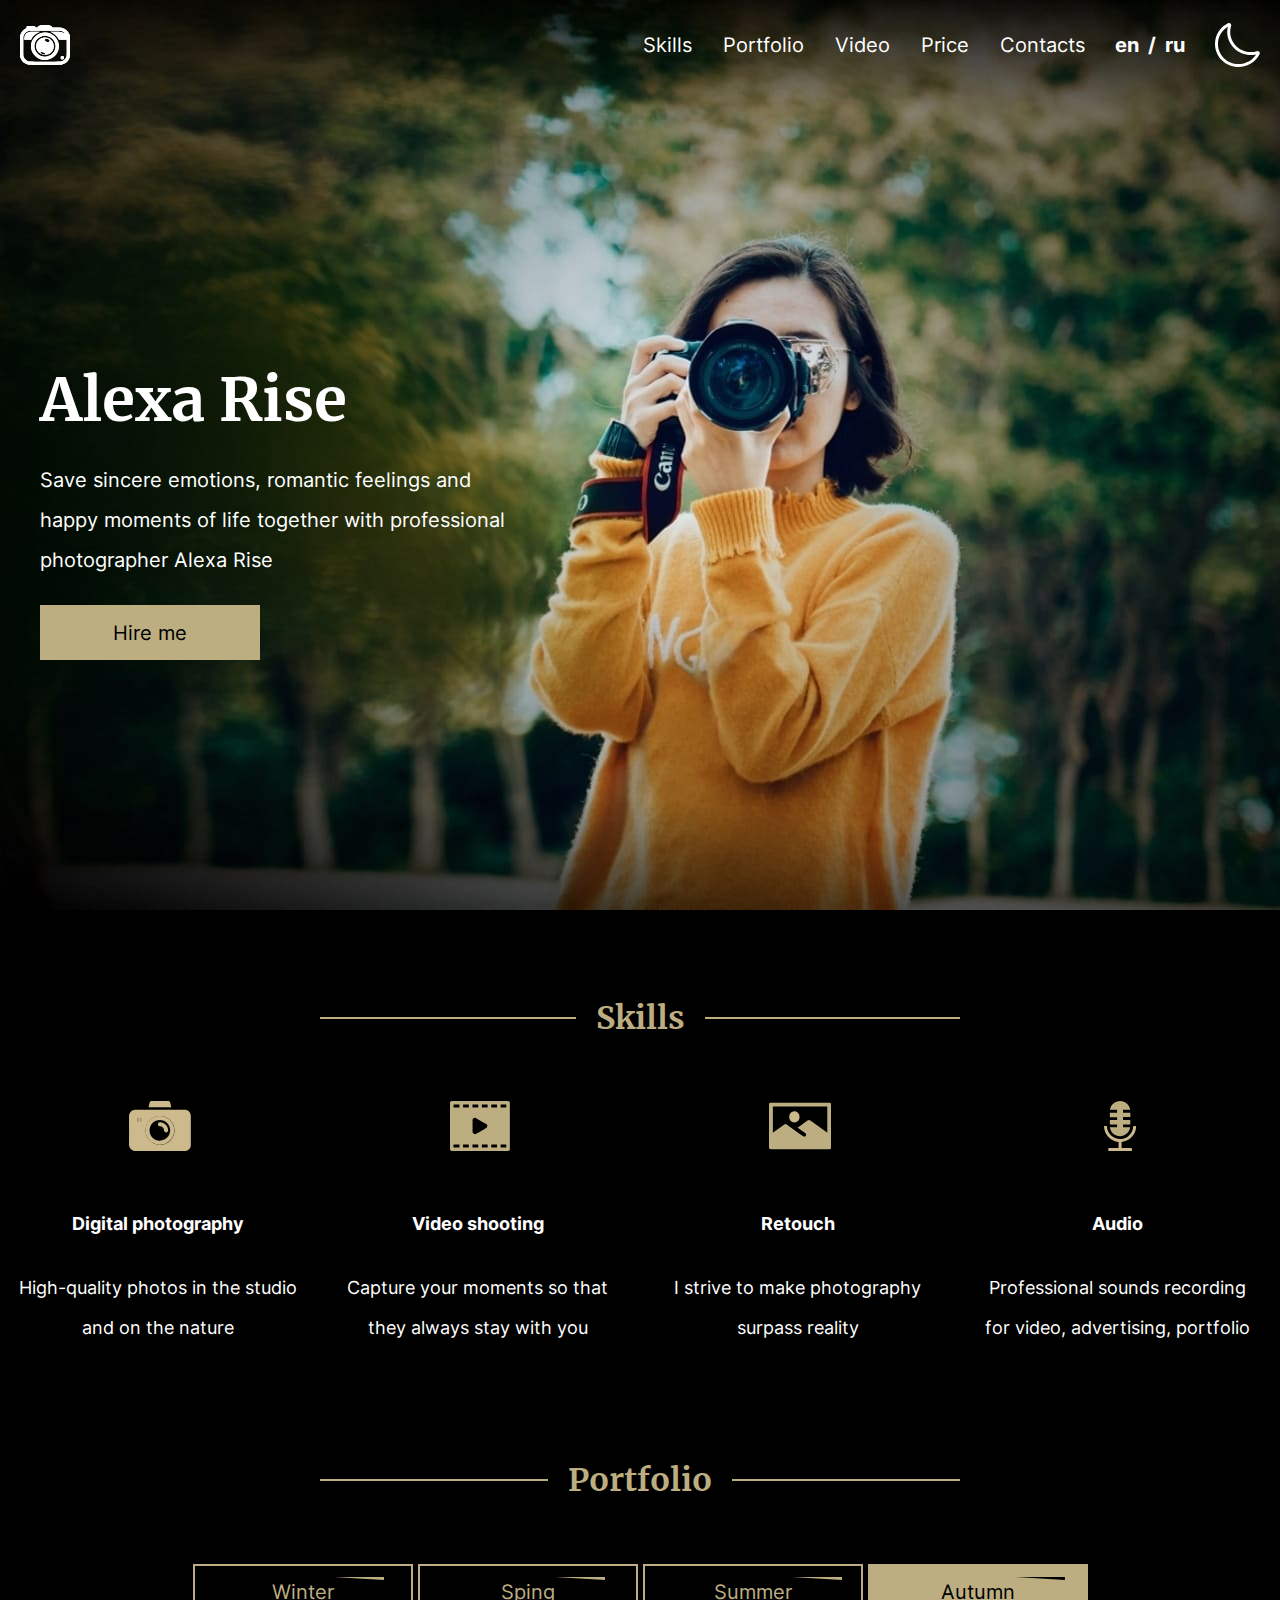
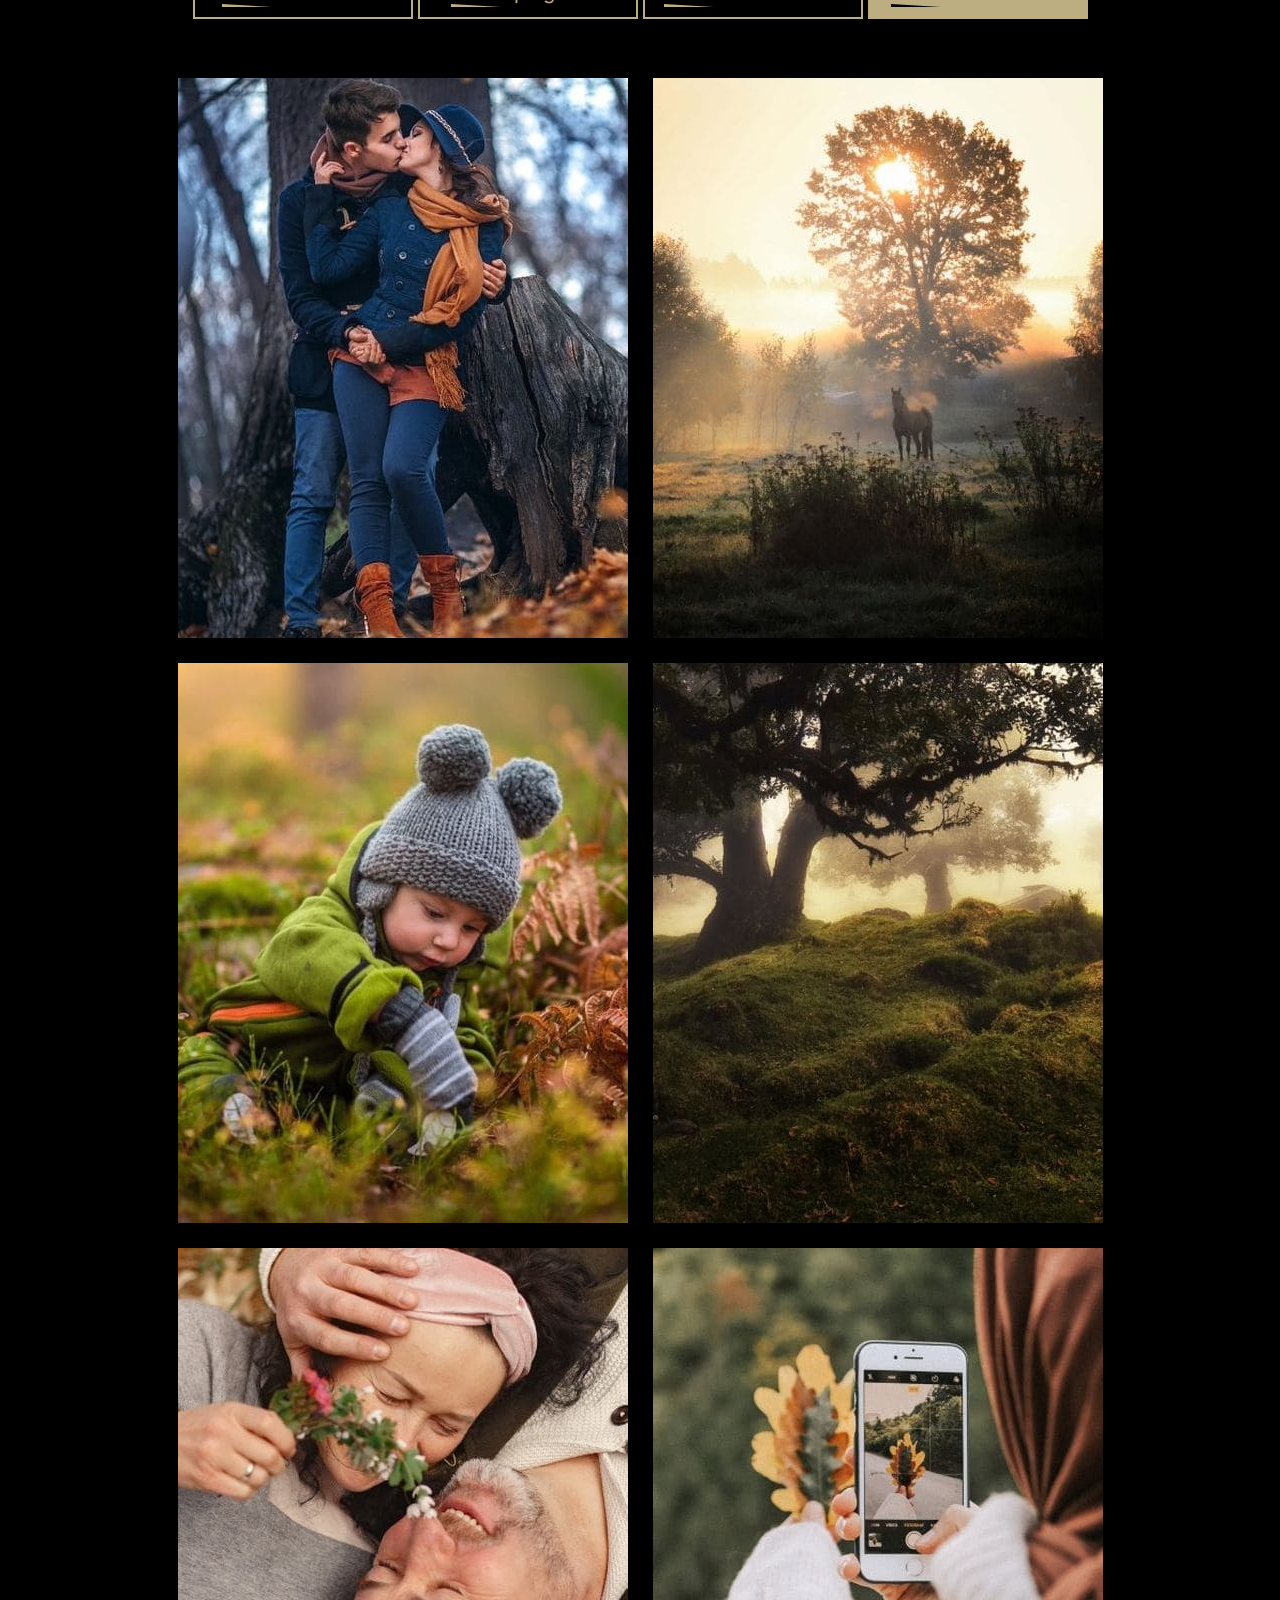
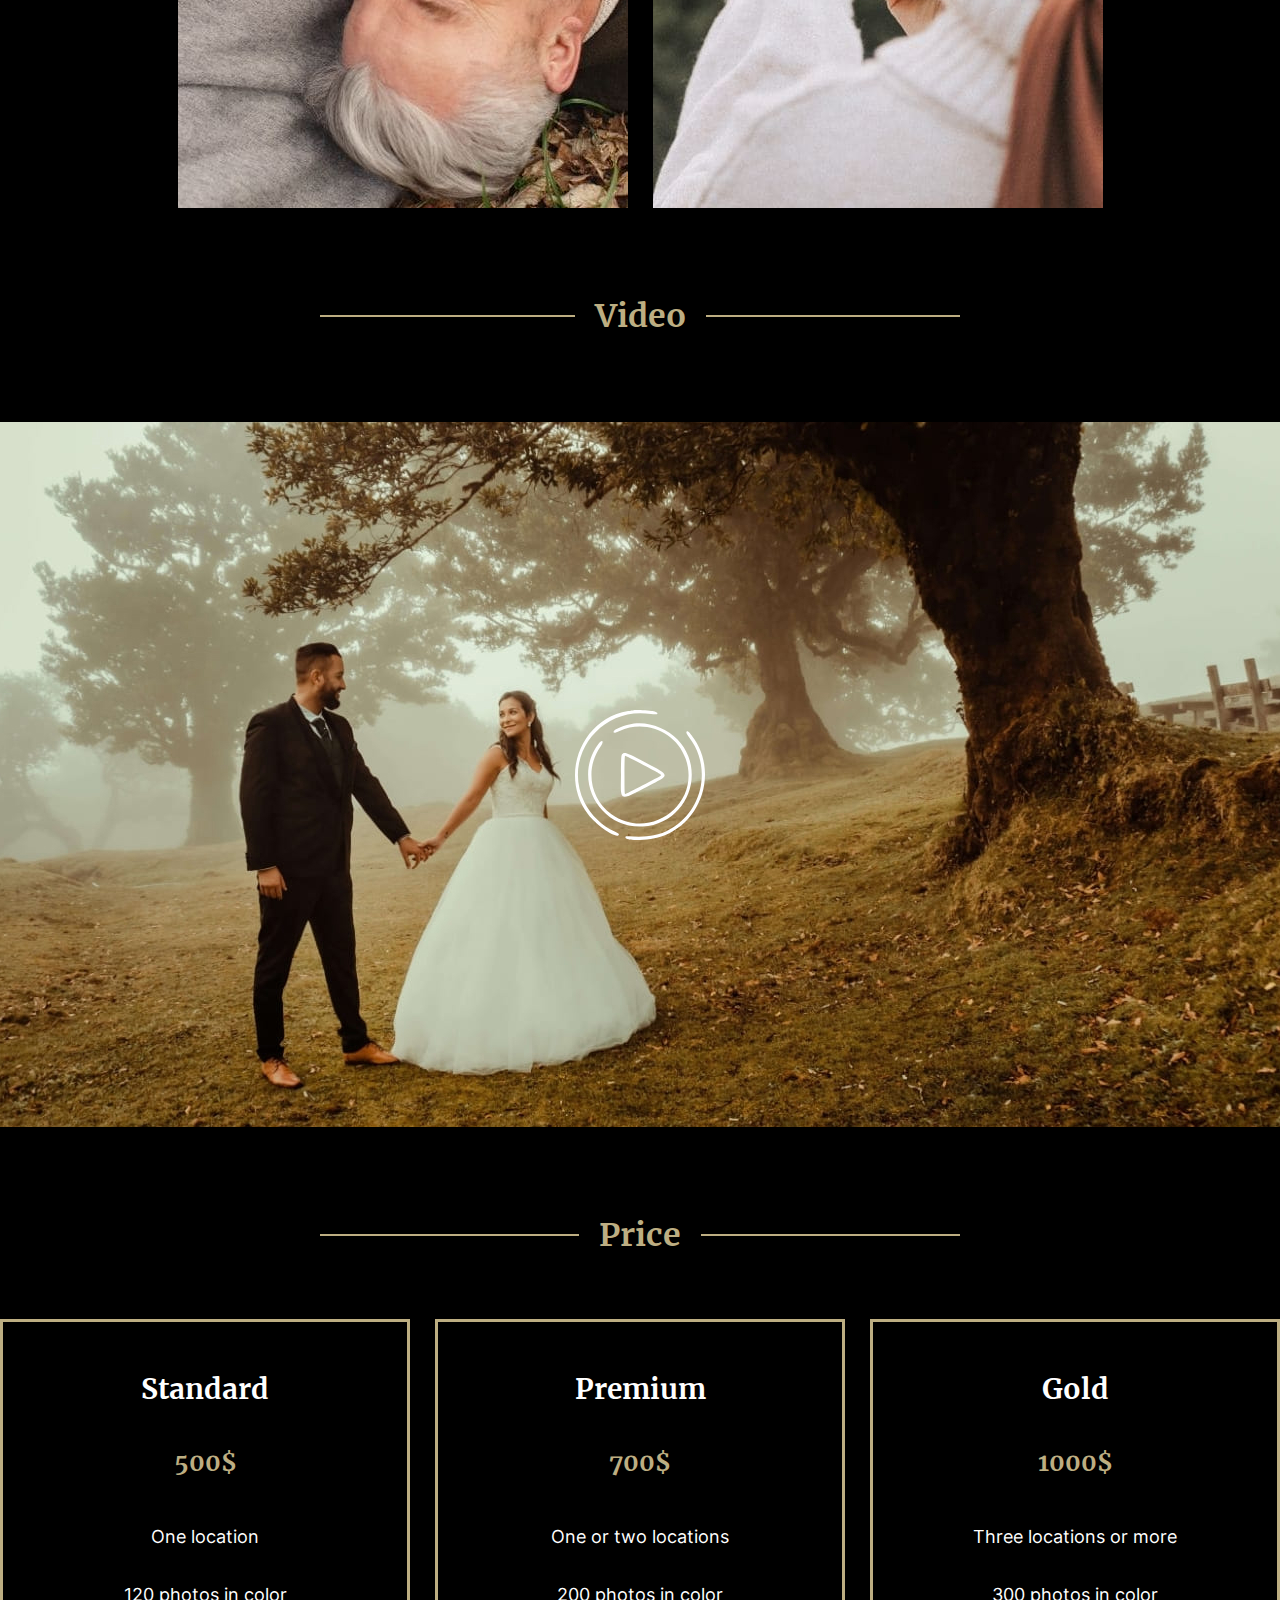
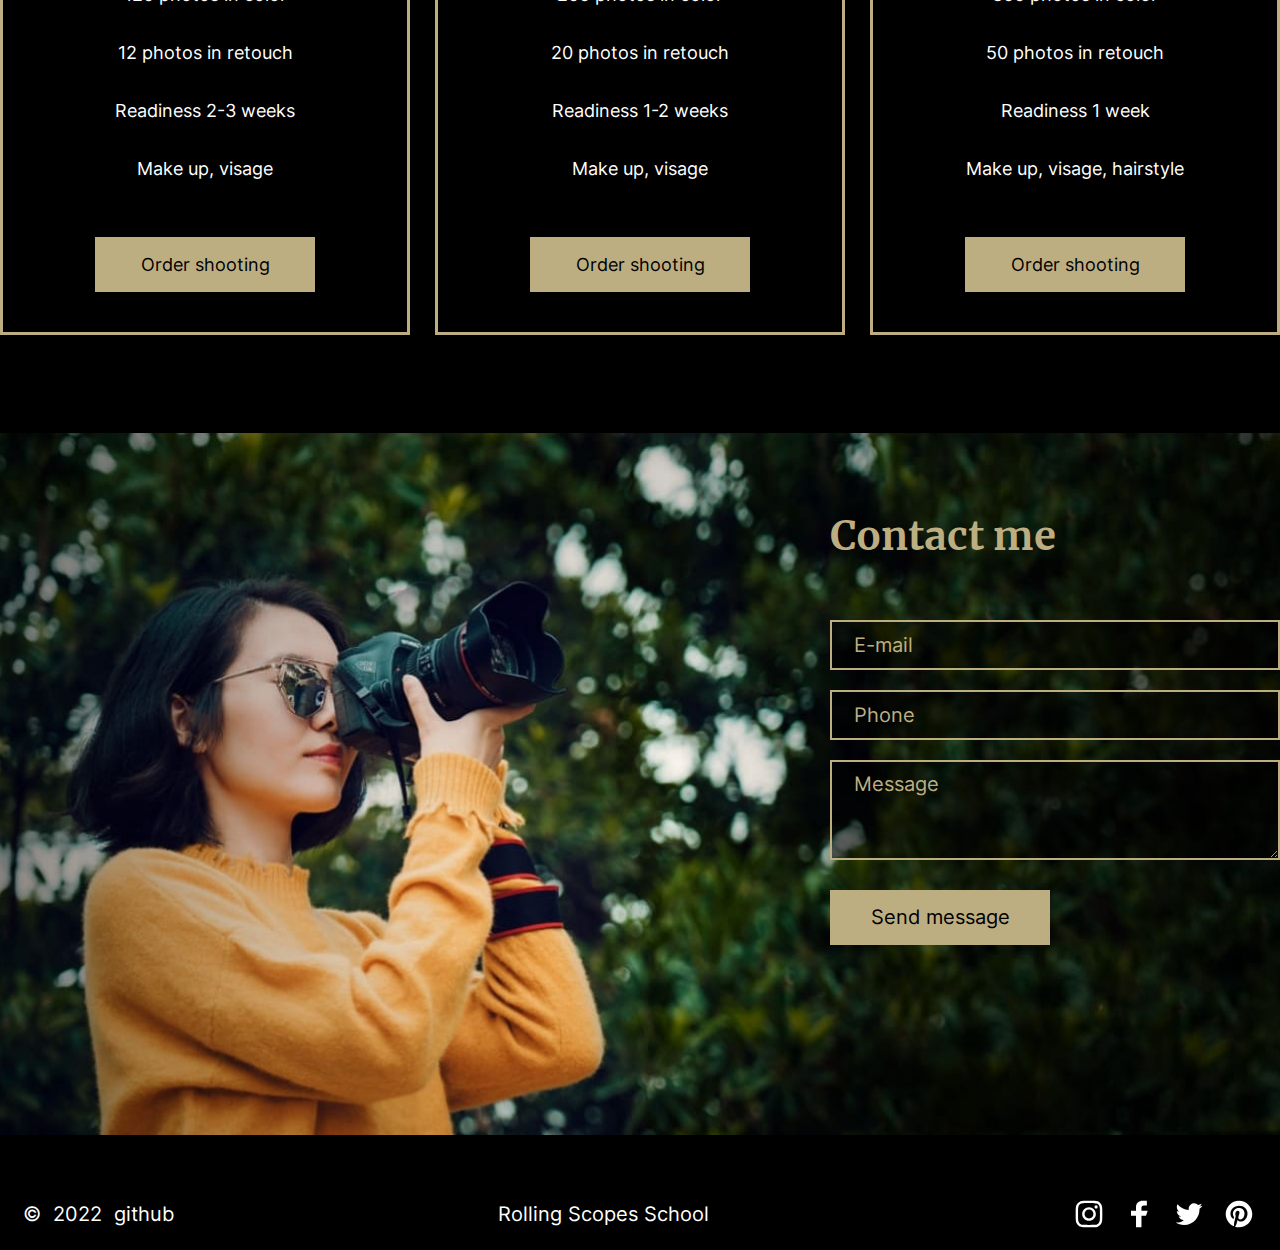
==== commit bc44aee7: "feat: add light theme to portfolio" ====
--- a/portfolio/index.html
+++ b/portfolio/index.html
@@ -48,7 +48,7 @@
                 <button class="lng-el lng-btn" data-lng="ru">ru</button>
             </div>
     
-            <div class="switch-theme">
+            <div class="theme">
                 <button class="theme-btn"></button>
             </div>
                 <!--Burger Menu-->
@@ -69,41 +69,41 @@
                     <div class="hero-text" data-i18="hero-text"> 
                         Save sincere emotions, romantic feelings and happy moments of life together with professional photographer Alexa Rise
                     </div>
-                    <button class="order-btn hero-btn raise" data-i18="hire">Hire me</button>
+                    <button class="order-btn hero-btn raise" data-i18="hire"><a href="#contacts">Hire me</a></button>
                 </div>
             </section>
 
             <!--Skills-->
-            <section class="section-about" id="skills">
-                <h2 class="section-title" data-i18="skills"> Skills </h2>
+            <section class="section-about text-el" id="skills">
+                <h2 class="section-title text-el" data-i18="skills"> Skills </h2>
                 <div class="skills-items">
-                    <div class="skill-item skill-item-photo">
-                        <h4 class="skill-item-title" data-i18="skill-title-1">Digital photography</h4>
-                        <p data-i18="skill-text-1">High-quality photos in the studio and on the nature</p>
-                    </div>
-                    <div class="skill-item skill-item-video" >
-                        <h4 class="skill-item-title" data-i18="skill-title-2">Video shooting</h4>
-                        <p data-i18="skill-text-2">Capture your moments so that they always stay with you</p>
-                    </div>
-                    <div class="skill-item skill-item-retouch">
-                        <h4 class="skill-item-title" data-i18="skill-title-3">Retouch</h4>
-                        <p data-i18="skill-text-3">I strive to make photography surpass reality</p>
-                    </div>
-                    <div class="skill-item skill-item-audio">
-                        <h4 class="skill-item-title" data-i18="skill-title-4">Audio</h4>
-                        <p data-i18="skill-text-4"> Professional sounds recording for video, advertising, portfolio</p>
+                    <div class="skill-item skill-item-photo text-el">
+                        <h4 class="skill-item-title text-el" data-i18="skill-title-1">Digital photography</h4>
+                        <p class="text-el" data-i18="skill-text-1">High-quality photos in the studio and on the nature</p>
+                    </div>
+                    <div class="skill-item skill-item-video text-el">
+                        <h4 class="skill-item-title text-el" data-i18="skill-title-2">Video shooting</h4>
+                        <p class="text-el" data-i18="skill-text-2">Capture your moments so that they always stay with you</p>
+                    </div>
+                    <div class="skill-item skill-item-retouch text-el">
+                        <h4 class="skill-item-title text-el" data-i18="skill-title-3">Retouch</h4>
+                        <p class="text-el" data-i18="skill-text-3">I strive to make photography surpass reality</p>
+                    </div>
+                    <div class="skill-item skill-item-audio text-el">
+                        <h4 class="skill-item-title text-el" data-i18="skill-title-4">Audio</h4>
+                        <p class="text-el" data-i18="skill-text-4"> Professional sounds recording for video, advertising, portfolio</p>
                     </div>
                 </div>
             </section>
         
             <!--Portfolio-->
-            <section class="section-about section-portfolio" id="portfolio">
-                <h2 class="section-title" data-i18="portfolio">Portfolio</h2>
+            <section class="section-about section-portfolio text-el" id="portfolio">
+                <h2 class="section-title text-el" data-i18="portfolio">Portfolio</h2>
                 <div class="portfolio-btns">
-                    <button class="period-btn btn-diagonal" data-season="winter" data-i18="winter">Winter</button>
-                    <button class="period-btn btn-diagonal" data-season="spring" data-i18="spring">Sping</button>
-                    <button class="period-btn btn-diagonal" data-season="summer" data-i18="summer">Summer</button>
-                    <button class="period-btn active btn-diagonal" data-season="autumn" data-i18="autumn">Autumn</button>
+                    <button class="period-btn text-el btn-diagonal" data-season="winter" data-i18="winter">Winter</button>
+                    <button class="period-btn text-el btn-diagonal" data-season="spring" data-i18="spring">Sping</button>
+                    <button class="period-btn text-el btn-diagonal" data-season="summer" data-i18="summer">Summer</button>
+                    <button class="period-btn text-el btn-diagonal active" data-season="autumn" data-i18="autumn">Autumn</button>
                 </div>
                 <div class="portfolio-container">
                     <img src="./assets/img/autumn/1.jpg" alt="portfolio-image" class="portfolio-image">
@@ -116,58 +116,58 @@
             </section>
 
             <!--Video-->
-            <section class="section-about" id="video">
-                <h2 class="section-title" data-i18="video">Video</h2>
+            <section class="section-about text-el" id="video">
+                <h2 class="section-title text-el" data-i18="video">Video</h2>
                 <div class="video-container">
                     <button class="video-btn"></button>
                 </div>
             </section>
 
             <!--Price-->
-            <section class="section-about" id="price">
-                <h2 class="section-title" data-i18="price">Price</h2>
+            <section class="section-about text-el" id="price">
+                <h2 class="section-title text-el" data-i18="price">Price</h2>
                 <div class="price">
                     <div class="price-item">
-                        <h3 class="price-item-title">Standard</h3>
+                        <h3 class="price-item-title text-el">Standard</h3>
                         <div class="price-item-money">
                             500$
                         </div>
-                        <div class="price-item-desc">
-                            <p data-i18="price-description-1-span-1">One location</p>
-                            <p data-i18="price-description-1-span-2">120 photos in color</p>
-                            <p data-i18="price-description-1-span-3">12 photos in retouch</p>
-                            <p data-i18="price-description-1-span-4">Readiness 2-3 weeks</p>
-                            <p data-i18="price-description-1-span-5">Make up, visage</p>
-                        </div>
-                        <button class="order-btn price-btn raise" data-i18="order">Order shooting</button>
+                        <div class="price-item-desc text-el">
+                            <p class="text-el" data-i18="price-description-1-span-1">One location</p>
+                            <p class="text-el" data-i18="price-description-1-span-2">120 photos in color</p>
+                            <p class="text-el" data-i18="price-description-1-span-3">12 photos in retouch</p>
+                            <p class="text-el" data-i18="price-description-1-span-4">Readiness 2-3 weeks</p>
+                            <p class="text-el" data-i18="price-description-1-span-5">Make up, visage</p>
+                        </div>
+                        <button class="order-btn price-btn raise" data-i18="order"><a href="#contacts">Order shooting</a></button>
                     </div>
                     <div class="price-item">
-                        <h3 class="price-item-title">Premium</h3>
+                        <h3 class="price-item-title text-el">Premium</h3>
                         <div class="price-item-money">
                             700$
                         </div>
-                        <div class="price-item-desc">
-                            <p data-i18="price-description-2-span-1">One or two locations</p>
-                            <p data-i18="price-description-2-span-2">200 photos in color</p>
-                            <p data-i18="price-description-2-span-3">20 photos in retouch</p>
-                            <p data-i18="price-description-2-span-4">Readiness 1-2 weeks</p>
-                            <p data-i18="price-description-2-span-5">Make up, visage</p>
-                        </div>
-                        <button class="order-btn price-btn raise" data-i18="order">Order shooting</button>
+                        <div class="price-item-desc text-el">
+                            <p class="text-el" data-i18="price-description-2-span-1">One or two locations</p>
+                            <p class="text-el" data-i18="price-description-2-span-2">200 photos in color</p>
+                            <p class="text-el" data-i18="price-description-2-span-3">20 photos in retouch</p>
+                            <p class="text-el" data-i18="price-description-2-span-4">Readiness 1-2 weeks</p>
+                            <p class="text-el" data-i18="price-description-2-span-5">Make up, visage</p>
+                        </div>
+                        <button class="order-btn price-btn raise" data-i18="order"><a href="#contacts">Order shooting</a></button>
                     </div>
                     <div class="price-item">
-                        <h3 class="price-item-title">Gold</h3>
+                        <h3 class="price-item-title text-el">Gold</h3>
                         <div class="price-item-money">
                             1000$
                         </div>
-                        <div class="price-item-desc">
-                            <p data-i18="price-description-3-span-1">Three locations or more</p>
-                            <p data-i18="price-description-3-span-2">300 photos in color</p>
-                            <p data-i18="price-description-3-span-3">50 photos in retouch</p>
-                            <p data-i18="price-description-3-span-4">Readiness 1 week</p>
-                            <p data-i18="price-description-3-span-5">Make up, visage, hairstyle</p>
-                        </div>
-                        <button class="order-btn price-btn raise" data-i18="order">Order shooting</button>
+                        <div class="price-item-desc text-el">
+                            <p class="text-el" data-i18="price-description-3-span-1">Three locations or more</p>
+                            <p class="text-el" data-i18="price-description-3-span-2">300 photos in color</p>
+                            <p class="text-el" data-i18="price-description-3-span-3">50 photos in retouch</p>
+                            <p class="text-el" data-i18="price-description-3-span-4">Readiness 1 week</p>
+                            <p class="text-el" data-i18="price-description-3-span-5">Make up, visage, hairstyle</p>
+                        </div>
+                        <button class="order-btn price-btn raise" data-i18="order"><a href="#contacts">Order shooting</a></button>
                     </div>
                 </div>
             </section>
--- a/portfolio/style.css
+++ b/portfolio/style.css
@@ -56,11 +56,35 @@
     font-size: 20px;
     font-weight: 400;
     line-height: 1.5;
-    color: #fff;
-    background-color: #000;
+    color: var(--color-white);
+    background-color: var(--color-black);
     margin: 0 auto;
     padding: 0;
 }
+
+.container {
+    max-width: 1440px;
+    margin: 0 auto;
+}
+
+@media (max-width: 1440px) {
+    .container {
+        max-width: 1440px;
+    }
+}
+
+@media (max-width: 768px) {
+    .container {
+        max-width: 768px;
+    }
+}
+
+@media (max-width: 320px) {
+    .container {
+        max-width: none;
+    }
+}
+
 
 button {
     width: 220px;
@@ -72,40 +96,27 @@
     border: none;
 }
 
+button a {
+    text-decoration: none;
+    color: #000;
+}
+
+button a:hover{
+    color: #fff;
+}
+
 .order-btn {
     background-color: #bdae82;
+    color: #000;
 }
 
 .order-btn:hover {
     color: #fff;
 }
 
-.container {
-    max-width: 1440px;
-    margin: 0 auto;
-}
-
-@media (max-width: 1440px) {
-    .container {
-        max-width: 1440px;
-    }
-}
-
-@media (max-width: 768px) {
-    .container {
-        max-width: 768px;
-    }
-}
-
-@media (max-width: 320px) {
-    .container {
-        max-width: none;
-    }
-}
-
 /* Header */
   
-  .header-container {
+.header-container {
     display: flex;
     background: url("./assets/img/hero-photo.jpg");
     background-repeat: no-repeat;
@@ -113,9 +124,9 @@
     height: 90px;
     padding: 20px;
     gap: 30px;
-  }
-
-  .logo {
+}
+
+.logo {
     background-image: url("./assets/svg/logo.svg");
     background-position: center;
     background-size: contain;
@@ -123,72 +134,72 @@
     transition: 0.3s;
     width: 50px;
     height: 50px;
-  }
-  .logo:hover {
+}
+.logo:hover {
     filter: invert(26%) sepia(15%) saturate(638%) hue-rotate(7deg) brightness(92%)
       contrast(87%);
-  }
-  
-  .nav {
+}
+  
+.nav {
     margin-left: auto;
-  }
-  
-  .nav-list {
+}
+  
+.nav-list {
     display: flex;
     justify-content: flex-end;
     align-items: center;
     list-style: none;
     margin: 0;
     gap: 31px;
-  }
-  
-  .nav-link {
+}
+  
+.nav-link {
     text-decoration: none;
     line-height: 50px;
     transition: 0.3s;
-  }
-  
-  .nav-link:hover {
+}
+  
+.nav-link:hover {
     color: var(--color-gold);
-  }
-  
-  .lng {
+}
+  
+.lng {
     display: flex;
     align-items: center;
     width: 70px;
-  }
-  
-  .lng-el {
+}
+  
+.lng-el {
     line-height: 50px;
     font-weight: 700;
-  }
-  
-  .lng-btn {
+}
+
+.lng-btn {
     border: 0;
     padding: 0;
     background-color: transparent;
     cursor: pointer;
     transition: 0.3s;
-  }
-  
-  .lng-btn:hover {
+}
+  
+.lng-btn:hover {
     color: var(--color-gold);
-  }
-  
-  .lng-active {
+}
+  
+.lng-active {
     color: var(--color-gold);
-  }
-  
-  .lng-slash {
+}
+  
+.lng-slash {
     padding: 0 8px 0 9px;
-  }
-  
-  .switch-theme {
-    display: flex;
-    align-items: center;
-  }
-  
-  .theme-btn {
+}
+  
+.theme {
+    display: flex;
+    align-items: center;
+}
+  
+.theme-btn {
     border: 0;
     background: transparent;
     background-image: url("./assets/svg/moon.svg");
@@ -199,16 +210,16 @@
     transition: 0.3s;
     width: 45px;
     height: 45px;
-  }
-  
-  .theme-btn:hover {
+}
+  
+.theme-btn:hover {
     filter: invert(26%) sepia(15%) saturate(638%) hue-rotate(7deg) brightness(92%)
       contrast(87%);
-  }
-  
-  .light-theme-btn {
+}
+  
+.light-theme-btn {
     background-image: url("./assets/svg/sun.svg");
-  }
+}
 
 .hamburger {
     display: flex;
@@ -220,43 +231,43 @@
     user-select: none;
     z-index: 2;
     margin: 11px 0;
-  }
-  
-  .line {
+}
+  
+.line {
     width: 100%;
     height: 3px;
     background: var(--color-white);
     z-index: 15;
     transition: all 0.3s ease-in-out;
-  }
-  
-  .hamburger.open {
+}
+  
+.hamburger.open {
     position: fixed;
     top: 20px;
     right: 64px;
-  }
-  
-  .hamburger.open .line1 {
+}
+  
+.hamburger.open .line1 {
     transform: rotate(45deg) translate(6px, 14px);
     height: 2px;
     width: 62px;
-  }
-  
-  .hamburger.open .line2 {
+}
+  
+.hamburger.open .line2 {
     opacity: 0;
-  }
-  
-  .hamburger.open .line3 {
+}
+  
+.hamburger.open .line3 {
     transform: rotate(-45deg) translate(5px, -13px);
     height: 2px;
     width: 62px;
-  }
-  
-  .hamburger {
+}
+  
+.hamburger {
     display: none;
-  }
-  
-  @media (max-width: 768px) {
+}
+  
+@media (max-width: 768px) {
     .nav-list {
       position: fixed;
       display: none;
@@ -296,17 +307,18 @@
     .open > .line.light-theme-sidebar {
       background: var(--color-black);
     }
-  }
-  
-  .hamburger:hover .line {
+}
+  
+.hamburger:hover .line {
     background-color: var(--color-gold);
-  }
-  
-  @media (max-width: 620px) {
+}
+
+
+@media (max-width: 620px) {
     .nav-list.open {
       width: 100%;
     }
-  }
+}
 
 /* Main */
 
@@ -327,7 +339,6 @@
     justify-content: center;
     width: 580px;
     padding-left: 40px;
-    padding-top: 119px;
 }
 
 .hero-title {
@@ -377,7 +388,6 @@
 
 /* Section */
 
-
 @media (max-width: 1440px) {
     section {
         width: 100%;
@@ -398,7 +408,7 @@
     font-family: "Merriweather";
     font-size: 32px;
     font-weight: 700;
-    color: #bdae82;
+    color: var(--color-gold);
     text-align: center;
     width: 50%;
     gap: 20px;
@@ -407,14 +417,14 @@
 .section-title::before {
     width: 274px;
     height: 2px;
-    background-color: #bdae82;
+    background-color: var(--color-gold);
     content: '';
 }
 
 .section-title::after {
     width: 274px;
     height: 2px;
-    background-color: #bdae82;
+    background-color: var(--color-gold);
     content: '';
 }
 
@@ -431,7 +441,7 @@
     .section-title::after {
         width: 50%;
         height: 2px;
-        background-color: #bdae82;
+        background-color: var(--color-gold);
         content: '';
     }
 }
@@ -521,12 +531,12 @@
 
 .period-btn {
     border: solid 2px #bdae82;
-    color: #bdae82;
-    background-color: #000;
+    color: var(--color-gold);
+    background-color: var(--color-black);
 }
 
 .period-btn:hover {
-    color: #fff;
+    color: var(--color-white);
 }
 
 .portfolio-container {
@@ -842,8 +852,8 @@
 
 /* active buttons*/
 .active {
-    color: #000;
-    background-color: #bdae82;
+    color: var(--color-black);
+    background-color: var(--color-gold);
 }
 
 .active:hover, .active:focus{
@@ -852,40 +862,71 @@
 
 /* Animation buttons*/
 .btn-diagonal {
-    background-color: #000;
-    color: #bdae82;
-    
-    &:before,
-    &:after {
-      content: '';
-      @include absolute(0,0,0,0);
-    }
-  
-    &:before {
+    background-color: var(--color-black);
+    color: var(--color-gold);
+}
+.btn-diagonal:before,
+.btn-diagonal:after {
+    content: '';
+}
+  
+.btn-diagonal:before {
       right: -50px;
       border-right: 50px solid transparent;
       border-bottom: solid;
       transform: translateX(-100%);
-    }
+}
     
-    &:after {
+.btn-diagonal:after {
       left: -50px;
       border-left: 50px solid transparent;
       border-top: solid;
       transform: translateX(100%);
-    }
-  
-    &:hover {
-      color: tint(#000);
-  
-      &:before { transform: translateX(-49%); }
-      &:after { transform: translateX(49%); }
-    }
+}
+  
+.btn-diagonal:hover {
+      color: tint(var(--color-black));
+}
+
+.btn-diagonal:hover:before {
+    transform: translateX(-49%); 
+}
+
+.btn-diagonal:hover:after {
+    transform: translateX(49%); 
 }
 
 /* ordering */
-.raise:hover, .raise:focus{
+.raise:hover, 
+.raise:focus{
 	box-shadow: 0 0.5em 0.5em -0.4em #ffa260;
 	transform: translatey(-0.65em);
+    color: var(--color-black);
+}
+
+/* light theme main part */
+
+.light-theme {
+    background-color: #fff;
     color: #000;
-}+}
+  
+.light-theme:hover {
+    color: #000;
+}
+
+.period-btn.light-theme:hover {
+    border: 0;
+    background-color: var(--color-gold);
+    color: var(--color-white);
+}
+  
+.active {
+    border: 0;
+    background-color: var(--color-gold);
+    color: var(--color-black);
+}
+  
+.light-theme.active {
+    color: var(--color-white);
+}
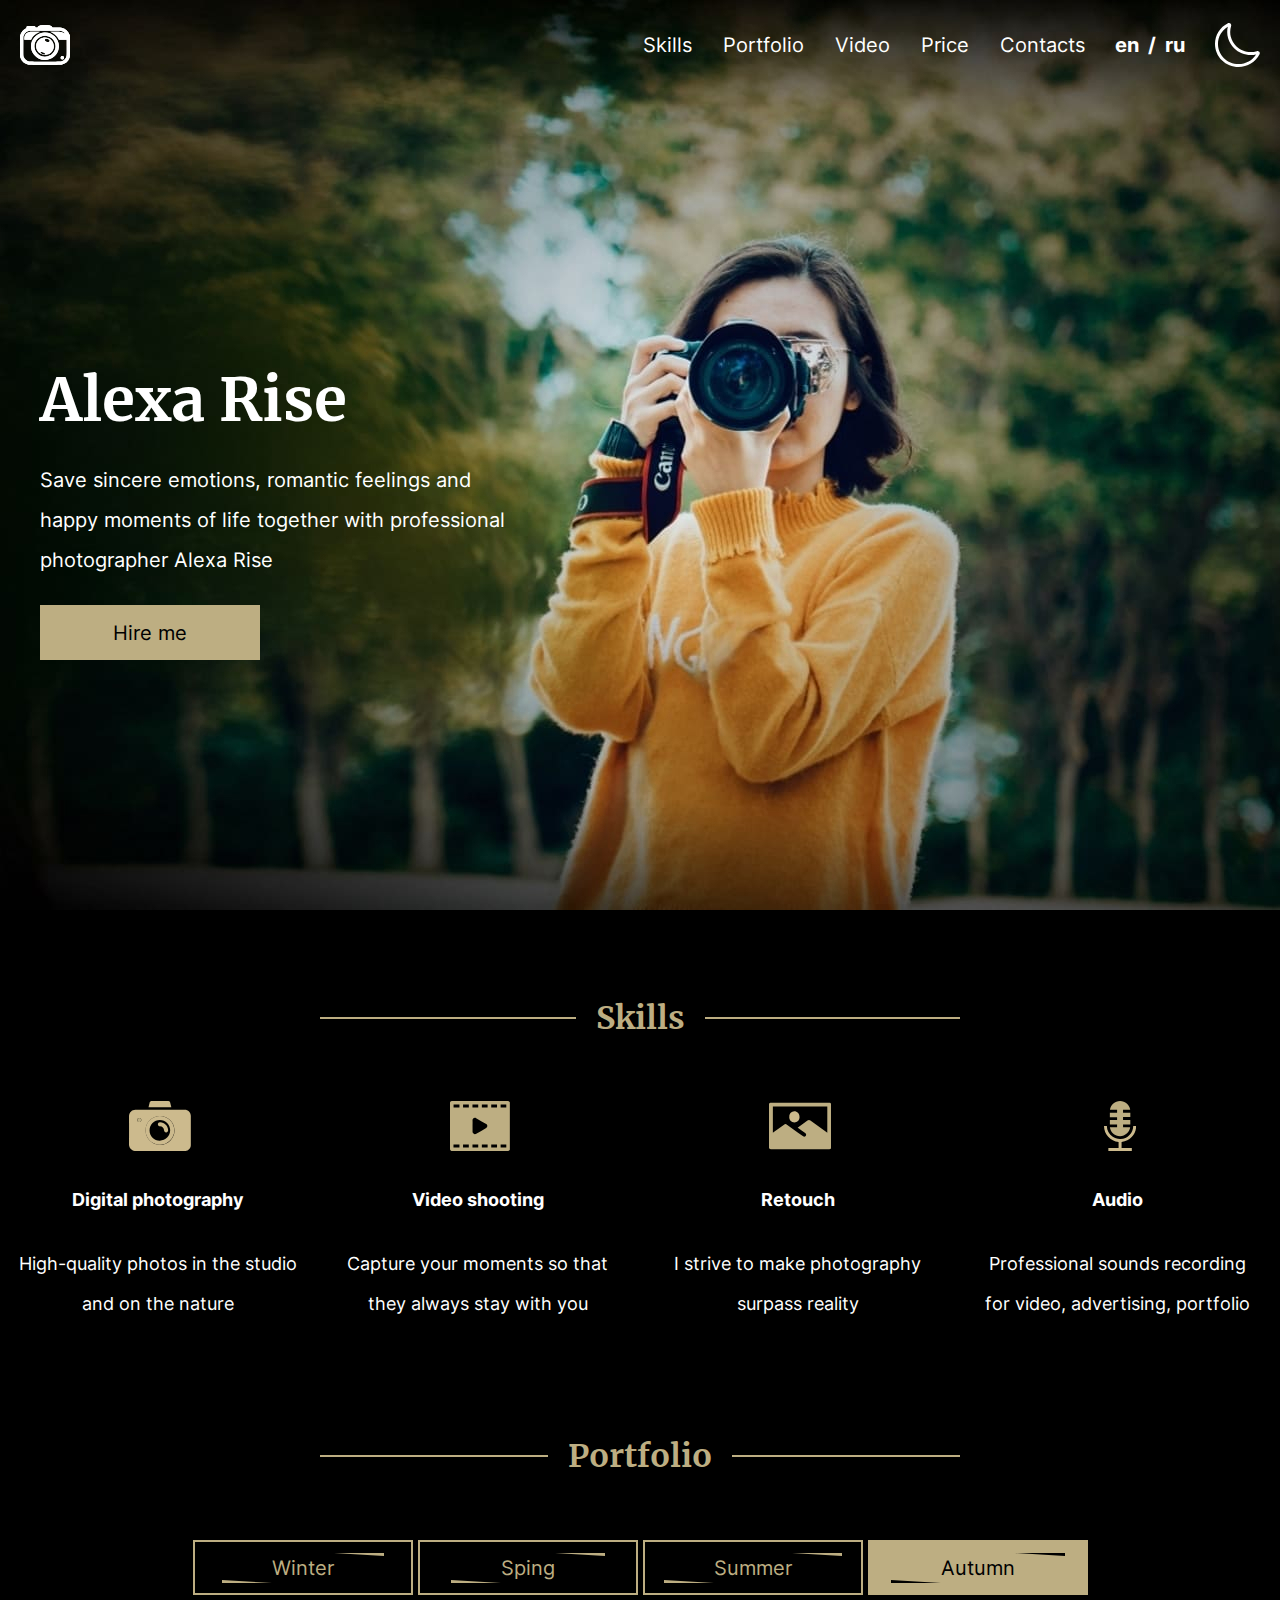
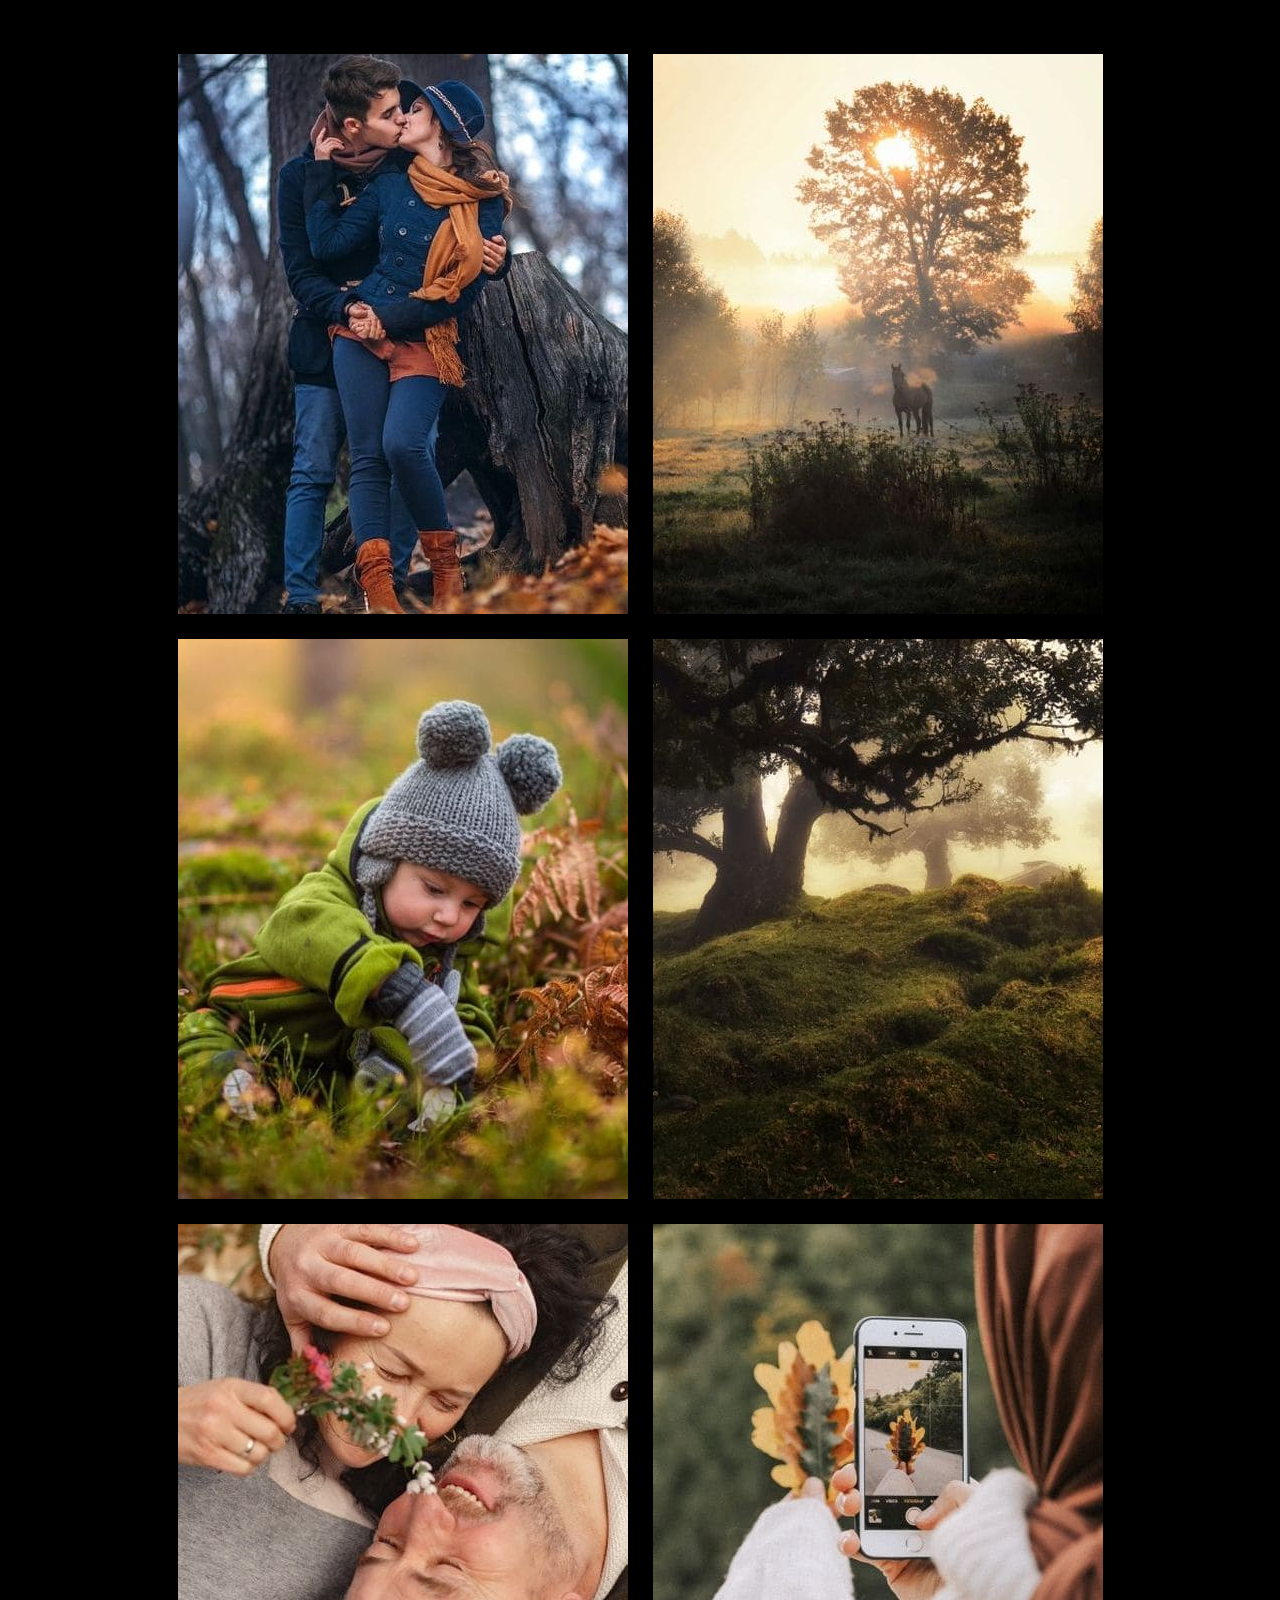
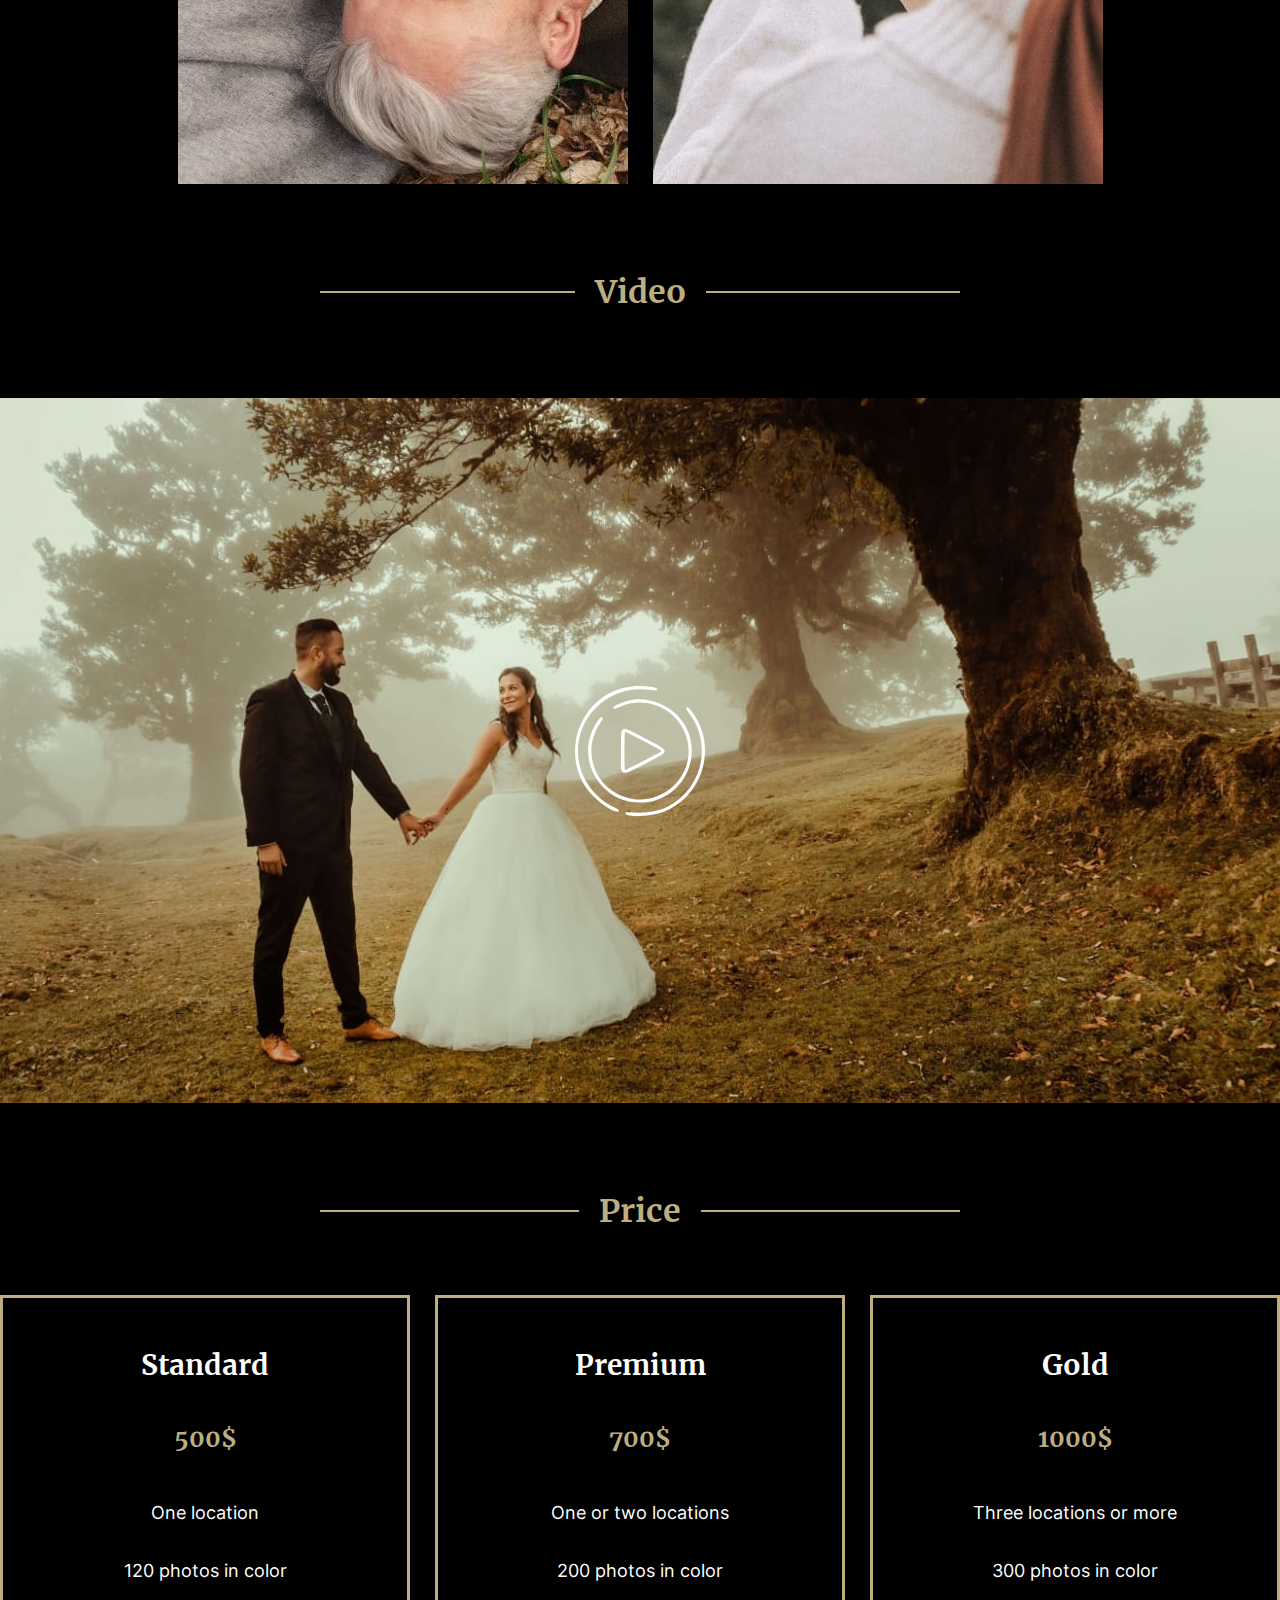
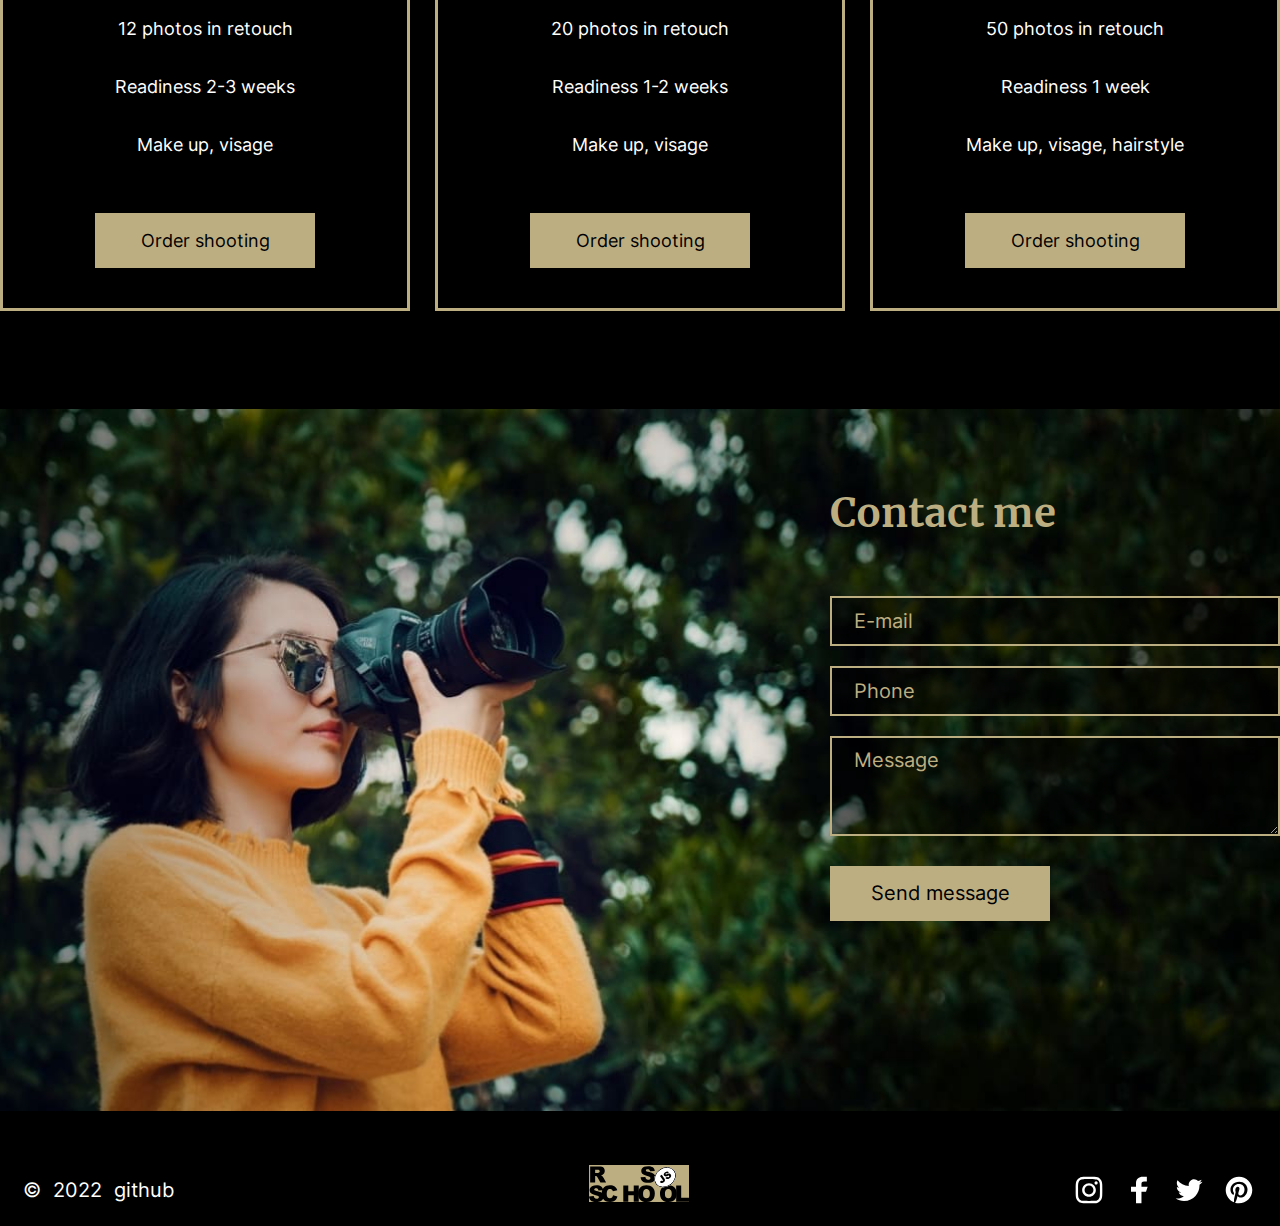
==== commit cd7645cd: "refactor: add logo rsschool to footer" ====
--- a/portfolio/index.html
+++ b/portfolio/index.html
@@ -200,9 +200,10 @@
                     <a href="https://github.com/Hanpira" title="github-profile">github</a>
                 </div>
             </div>
-            <div>
-                <a href="https://rs.school/js-stage0/" title="rsschool/js">Rolling Scopes School</a>
-            </div>
+            <div class="footer-logo">
+                <a href="https://rs.school/js/" title="rsschool/js">
+                    <img src="./assets/svg/rsschool-js.svg" class="footer-logo-item" alt="rsschool">
+                </div>
             <div class="footer-social">
                 <ul class="footer-list">
                     <li><a href="#">
--- a/portfolio/style.css
+++ b/portfolio/style.css
@@ -468,7 +468,7 @@
 
 .skill-item-title {
     font-weight: 700;
-    padding-top:79px;
+    margin-top:79px;
 }
 
 .skill-item {
@@ -794,6 +794,21 @@
     gap: 12px;
 }
 
+.footer-logo {
+    display: flex;
+    align-items: center;
+    justify-content: center;
+    margin-left: 20%;
+}
+
+.footer-logo-item {
+    background-color: #bdae82;
+    background-size: contain;
+    background-repeat: no-repeat;
+    transition: 0.3s;
+    width: 100px;
+}
+
 .footer-social {
     display: flex;
     justify-content: space-between;
@@ -807,6 +822,8 @@
     list-style: none;
     padding-right: 25px;
 }
+
+
 
 .social-item {
     background-position: 50%;
@@ -817,6 +834,8 @@
     height: 32px;
 }
 
+
+
 .social-item-insta {
     background-image: url('./assets/svg/instagram.svg');
 }
@@ -902,6 +921,7 @@
 	box-shadow: 0 0.5em 0.5em -0.4em #ffa260;
 	transform: translatey(-0.65em);
     color: var(--color-black);
+    transition: 0.7ms;
 }
 
 /* light theme main part */
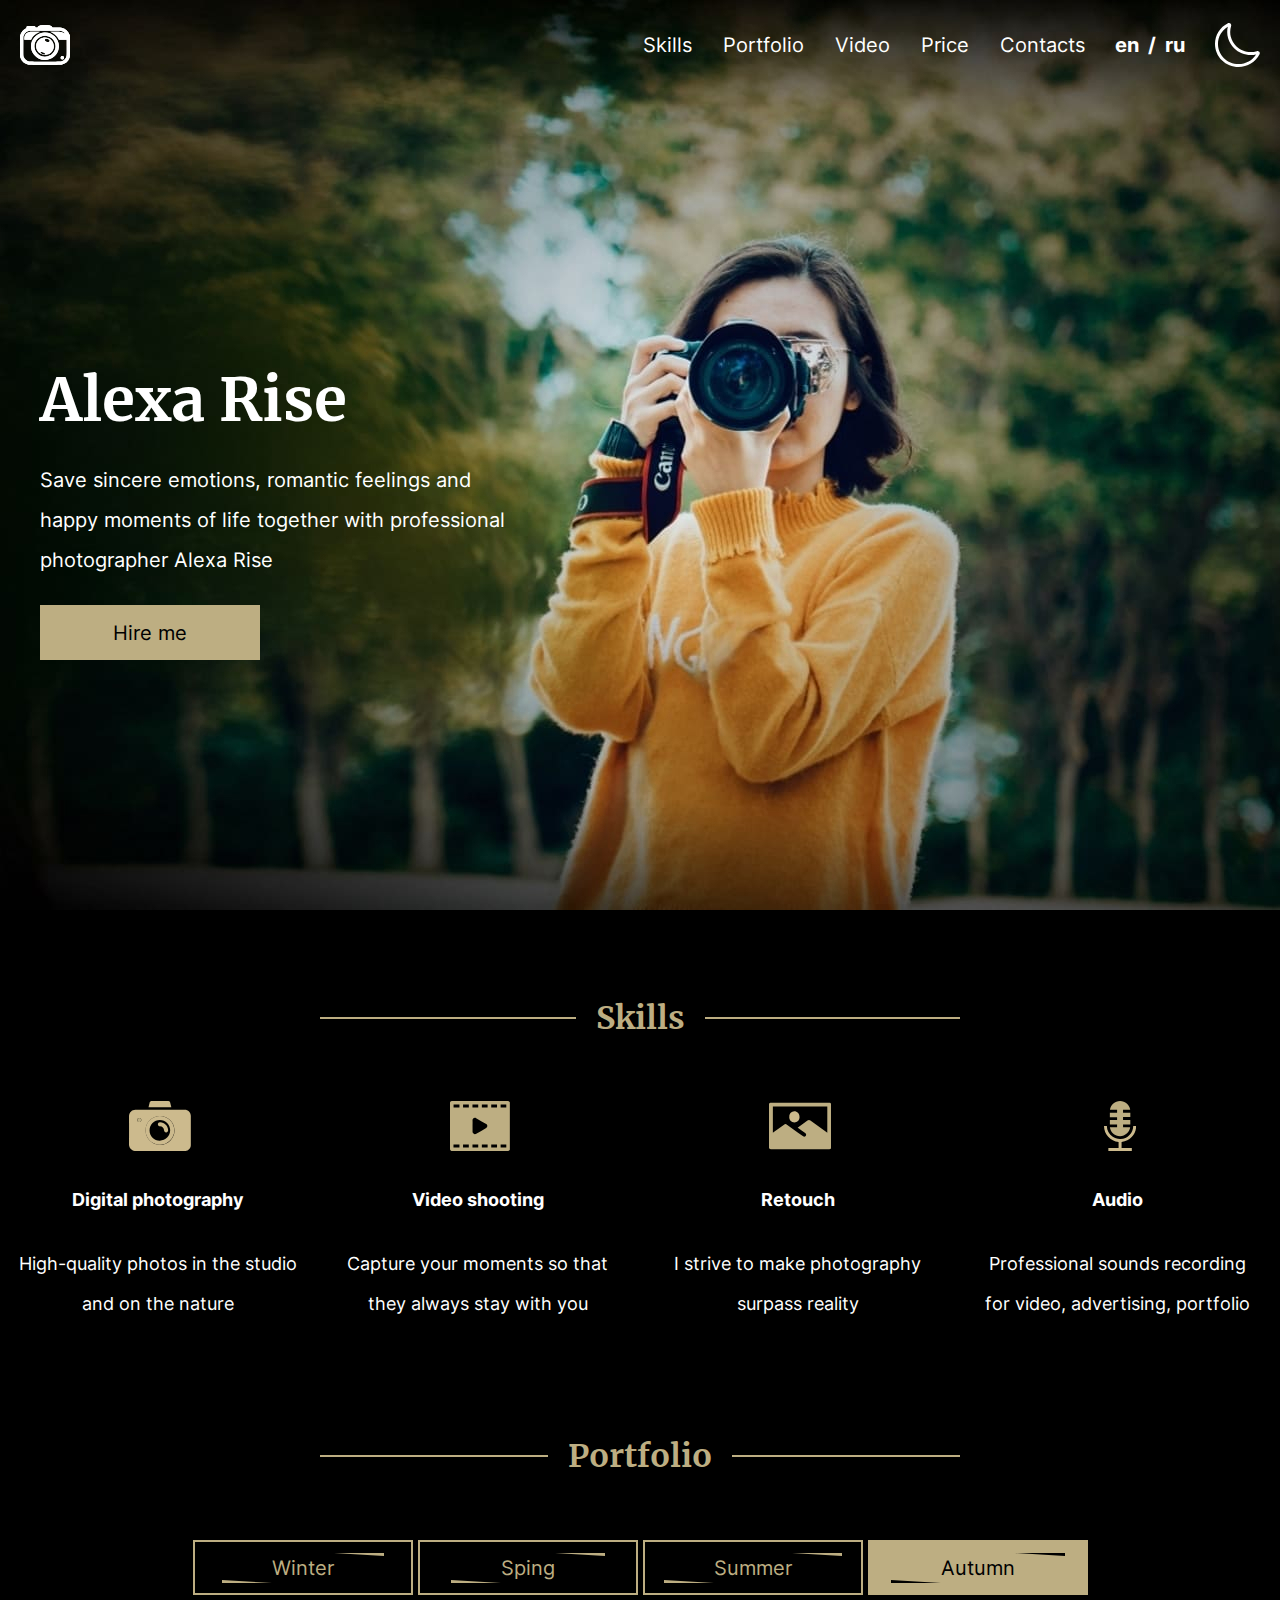
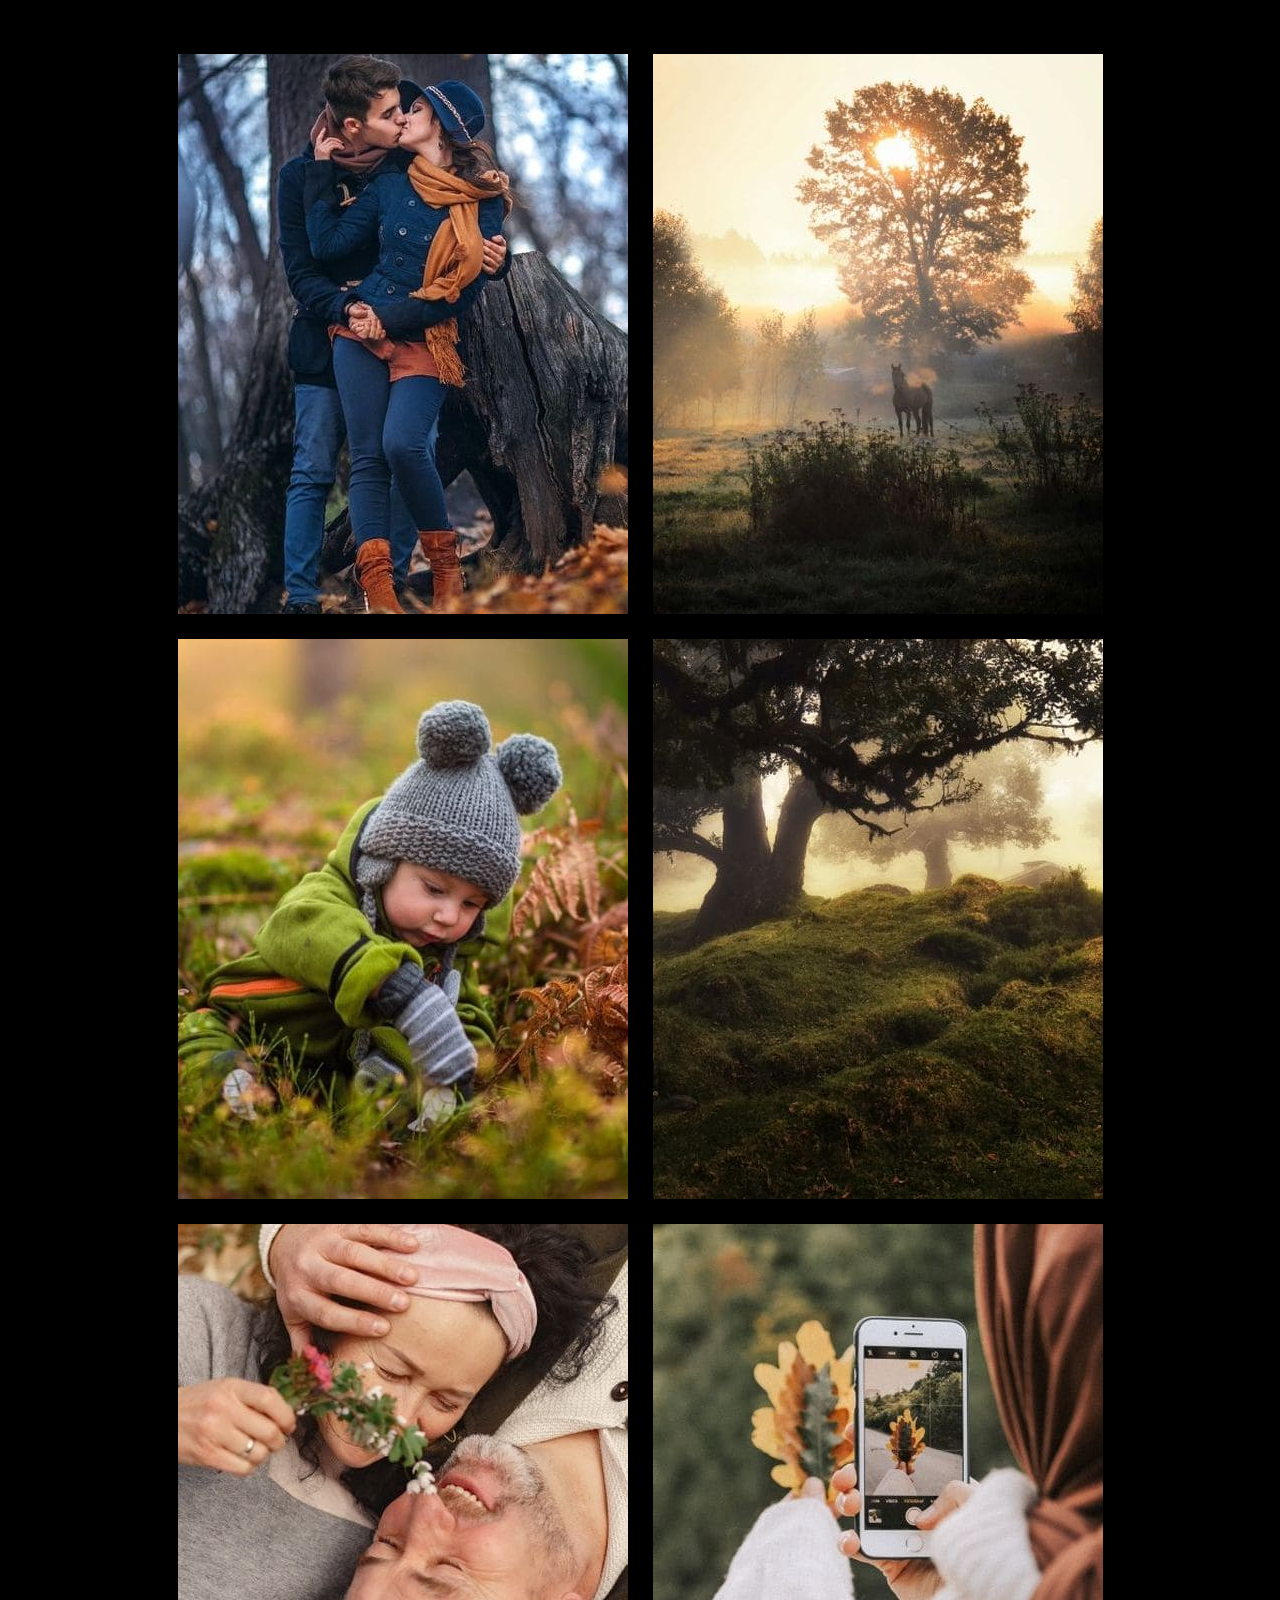
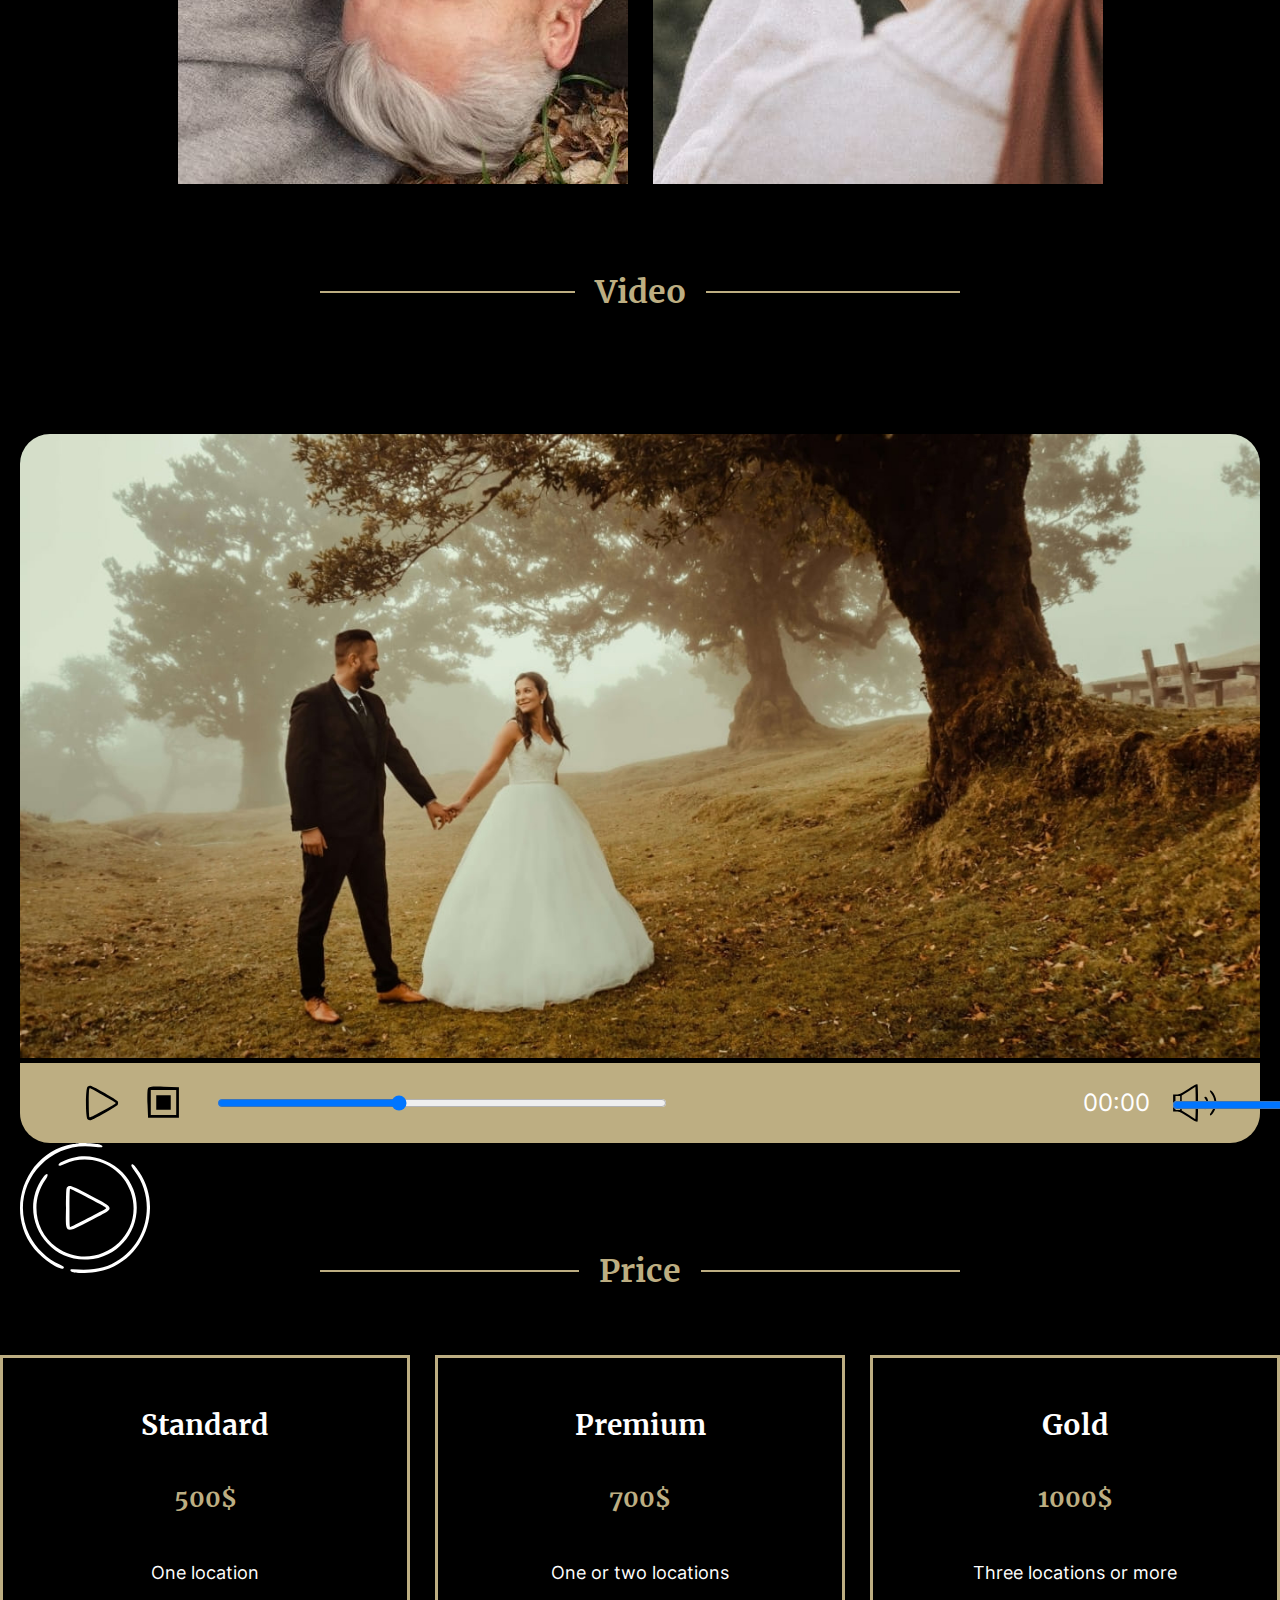
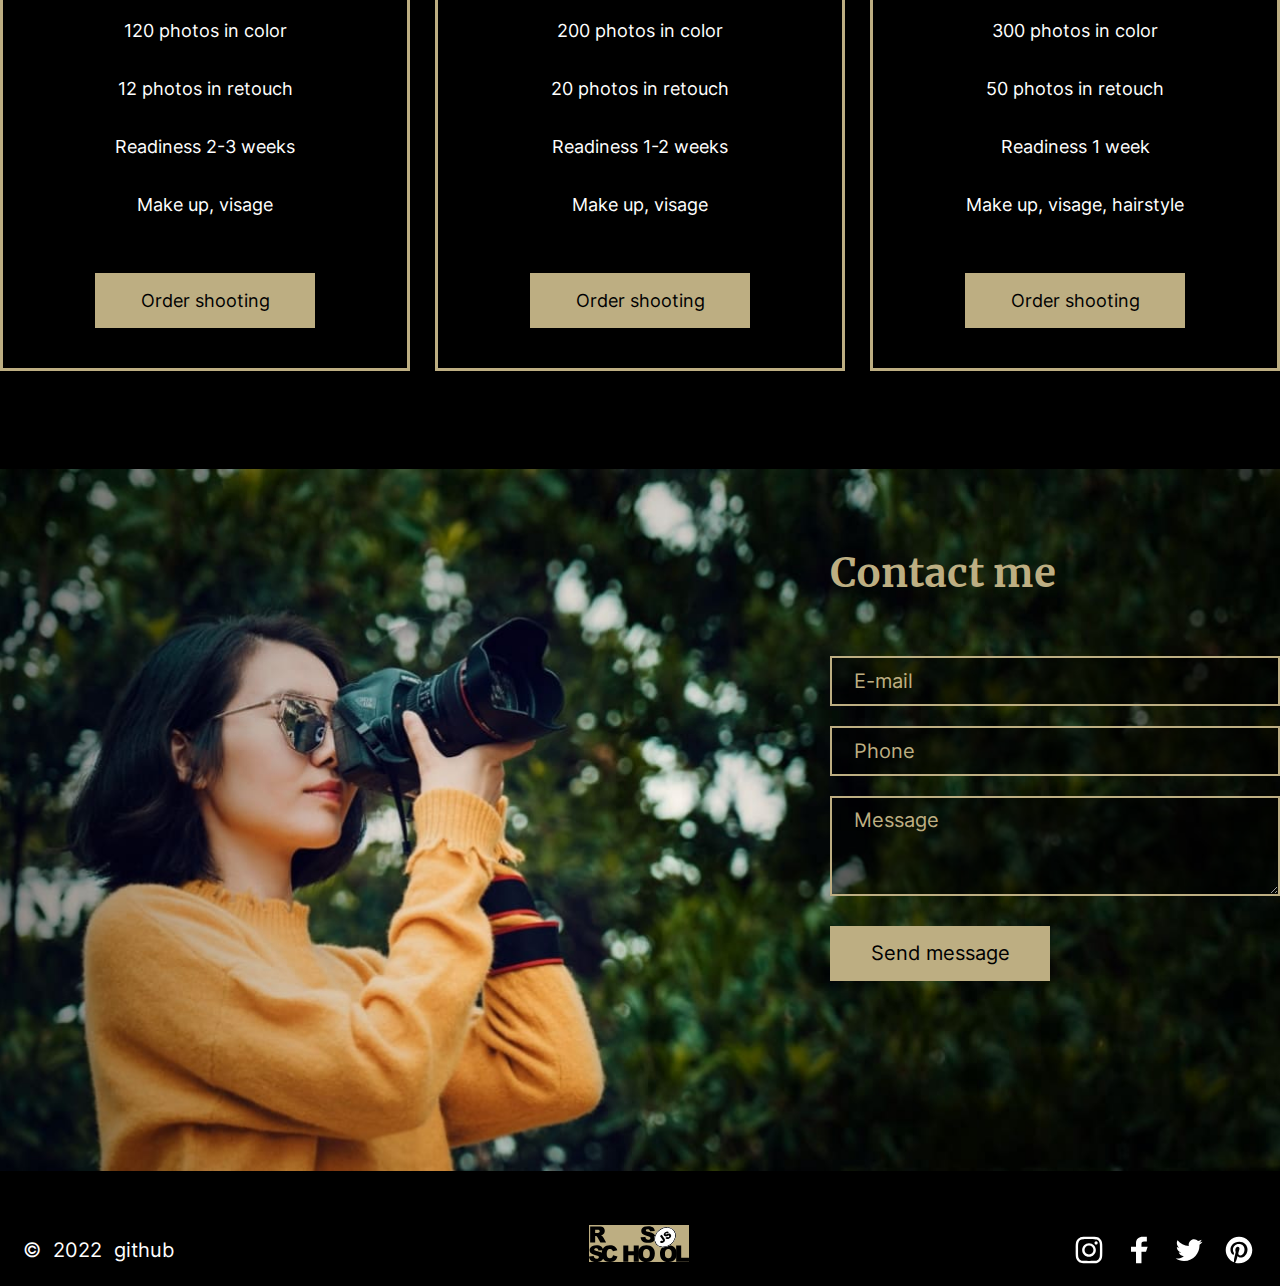
==== commit b2a18b48: "feat: add video" ====
--- a/portfolio/index.html
+++ b/portfolio/index.html
@@ -119,7 +119,22 @@
             <section class="section-about text-el" id="video">
                 <h2 class="section-title text-el" data-i18="video">Video</h2>
                 <div class="video-container">
-                    <button class="video-btn"></button>
+                    <div class="videoplayer">
+                        <video preload="auto" poster="./assets/img/wedding-day.jpg" class="video-item" src="./assets/video/wedding-video.mp4" type="video/mp4">
+                        </video>
+                        <div class="controls">
+                            <div class="controls-play icons-play play-btn"></div>
+                            <div class="controls-stop icons-play stop-btn"></div>
+                            <div class="controls-progress">
+                                <input type="range" name="progress" class="progress" value="40" min="0" max="100" step="1" class="progress">
+                            </div>
+                            <div class="controls-time"> 00:00</div>
+                            <div class="controls-volume icons-play volume-btn">
+                                <input type="range" value="40" min="0" max="100" step="1" class="volume">
+                            </div>
+                        </div>
+                        <button class="video-btn"></button>
+                    </div>
                 </div>
             </section>
 
--- a/portfolio/style.css
+++ b/portfolio/style.css
@@ -551,17 +551,94 @@
 /* Video */
 
 .video-container {
-    padding: 60px 20px 0 20px;
-    height: 765px;
+    padding: 0 20px;
     width: 100%;
     position: relative;
     display: flex;
+    flex-direction: column;
+    align-items: center;
     justify-content: center;
-    align-items: center;
-    background-image: url("./assets/img/wedding-day.jpg");
-    background-size: 1400px 705px;
-    background-position: center bottom;
+    margin: 90px 0px 15px 0px;
+    aspect-ratio: 16 / 9;
+    gap: 20px;
+}
+
+.videoplayer {
+    width: 100%;
+    border-radius: 30px;
+}
+
+.video-item {
+    max-width: 100%;
+    border-radius: 30px 30px 0 0;
+}
+
+.controls {
+    background-color: #bdae82;
+    border-radius: 0 0 30px 30px;
+    display: flex;
+    align-items: center;
+    justify-content: space-between;
+    padding: 20px 40px;
+    margin-top: -8px;
+    height: 80px;
+}
+
+.controls-play {
+    margin-left: 20px;
+    cursor: pointer;
+}
+
+.icons-play {
+    margin-left: 20px;
+    cursor: pointer;
+    width: 50px;
+    height: 50px;
+    background-size: contain;
+    background-position: center center;
     background-repeat: no-repeat;
+    transition: 0.5s;
+}
+
+.controls-stop {
+    margin-left: 20px;
+    cursor: pointer;
+}
+
+.play-btn {
+    background-image: url('./assets/svg/play.svg');
+}
+
+.play-btn pause {
+    background-image: url('./assets/svg/pause.svg');
+}
+
+.stop-btn {
+    background-image: url('./assets/svg/stop.svg');
+}
+
+.controls-progress {
+    display: flex;
+    width: 80%;
+    margin: 0 30px;
+}
+
+.progress{
+    background-color: #000000;
+    border: solid 2px #82CFD0;
+    border-radius: 8px;
+    height: 20px;
+}
+
+
+.controls-time {
+    font-size: 24px;
+    color: #fff;
+    margin-left: 50px;
+}
+
+.volume-btn {
+    background-image: url('./assets/svg/volume.svg');
 }
   
 .video-btn {
@@ -578,8 +655,6 @@
 @media (max-width: 768px) {
     .video-container {
         height: 484px;
-        background-image: url("./assets/img/video-player-tablet.jpg");
-        background-size: 768px 418px;
     }
   
     .video-btn {
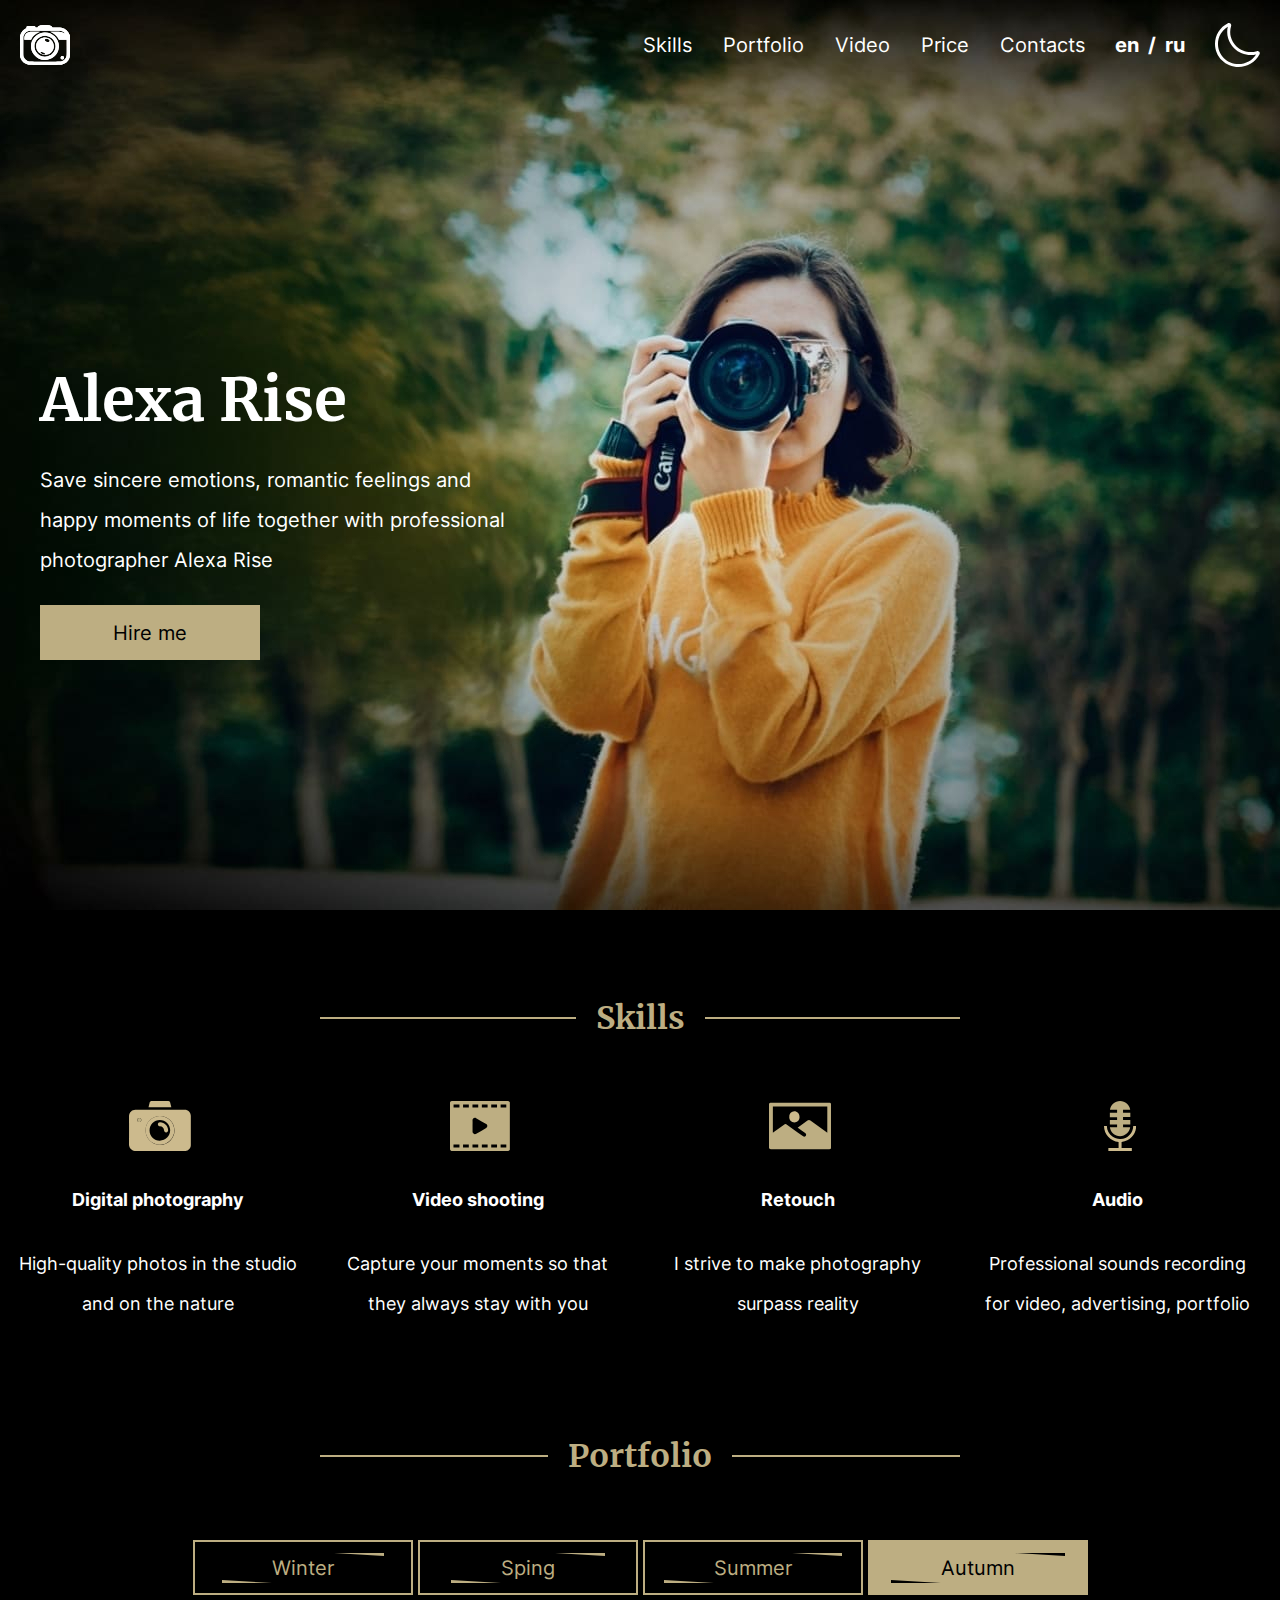
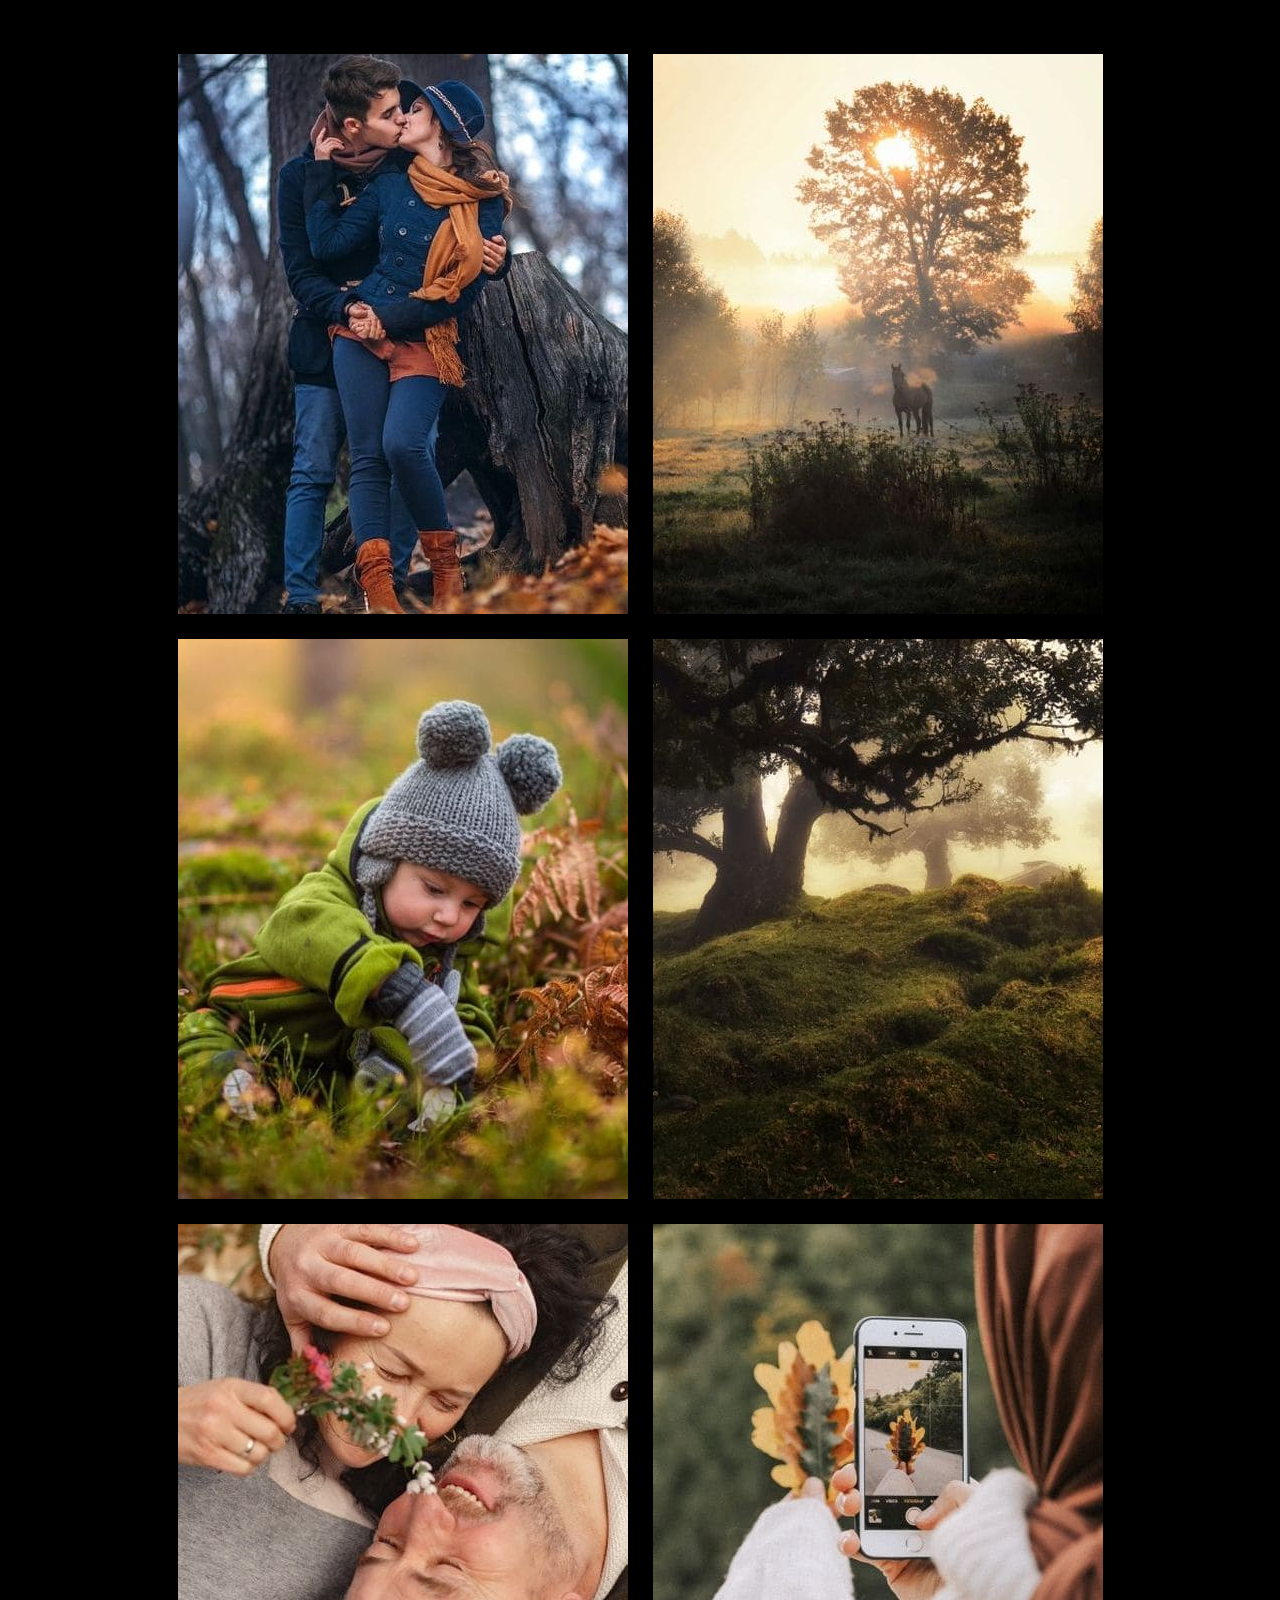
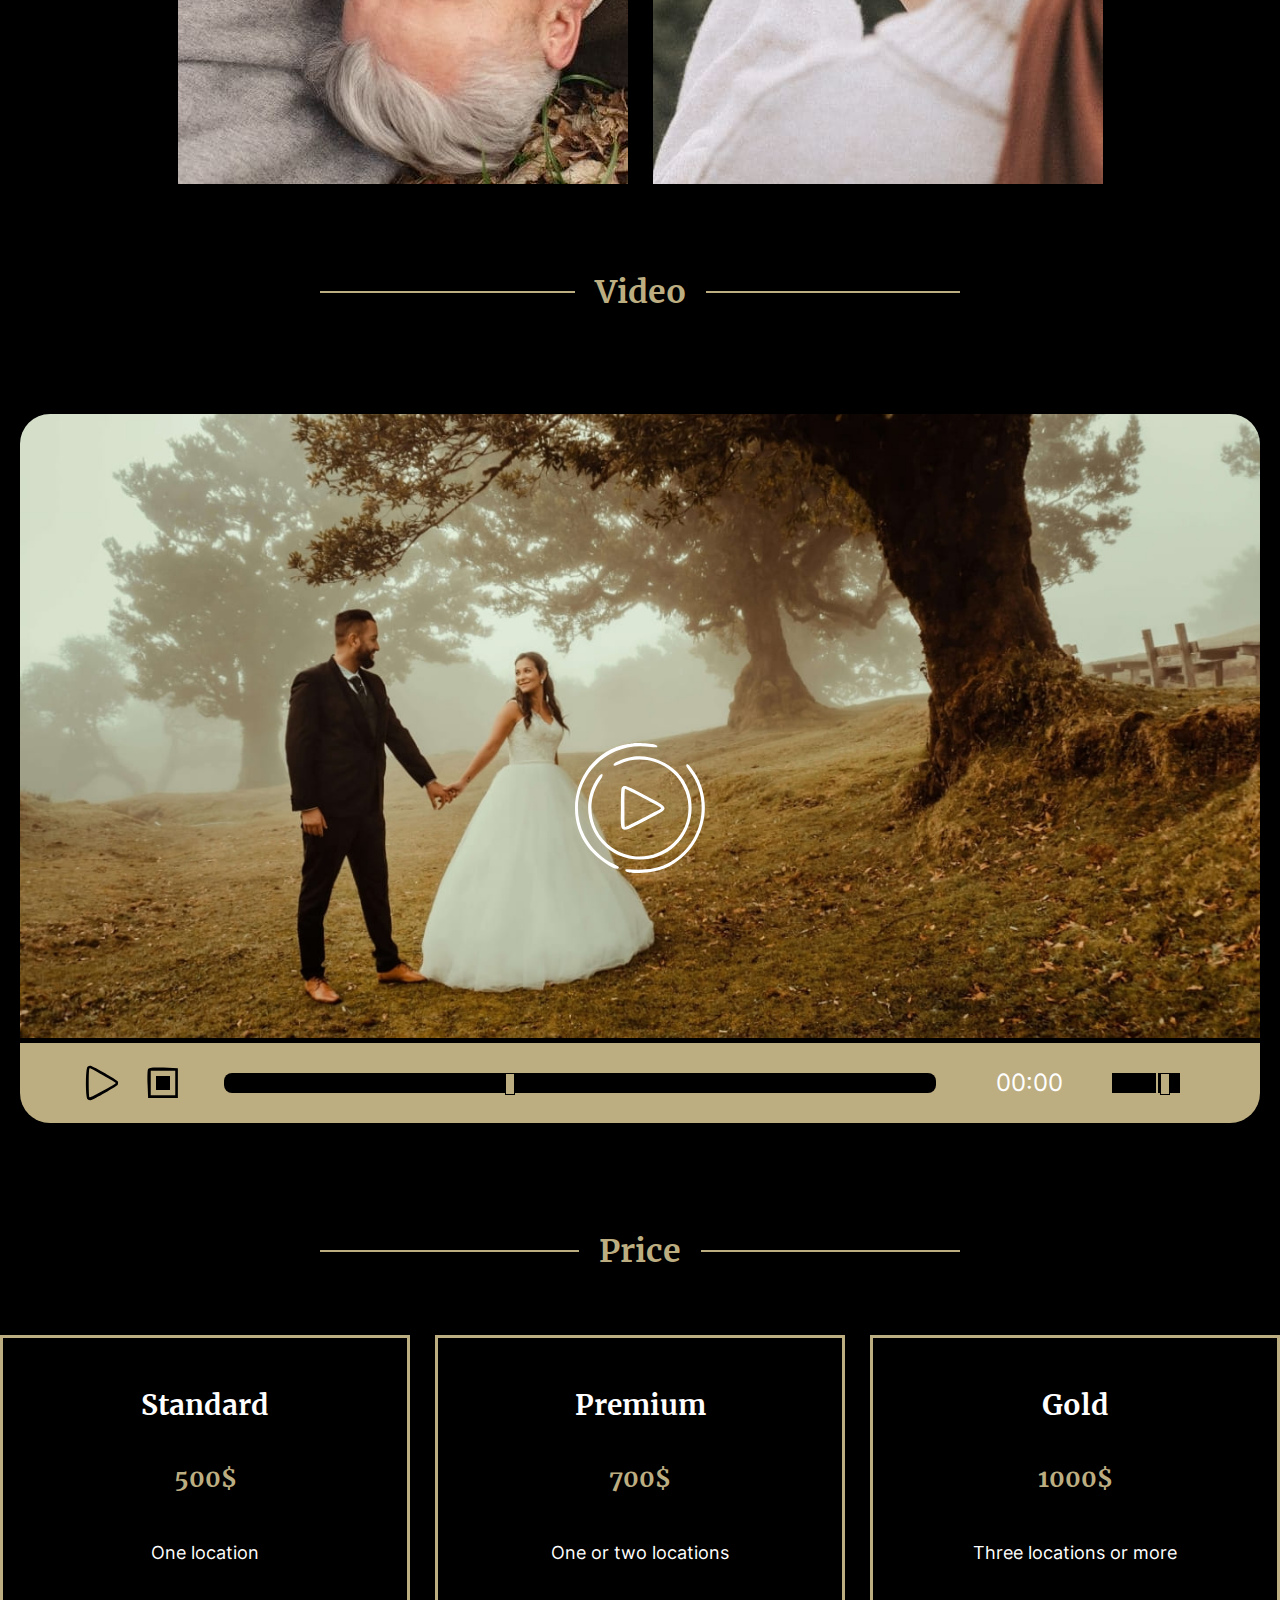
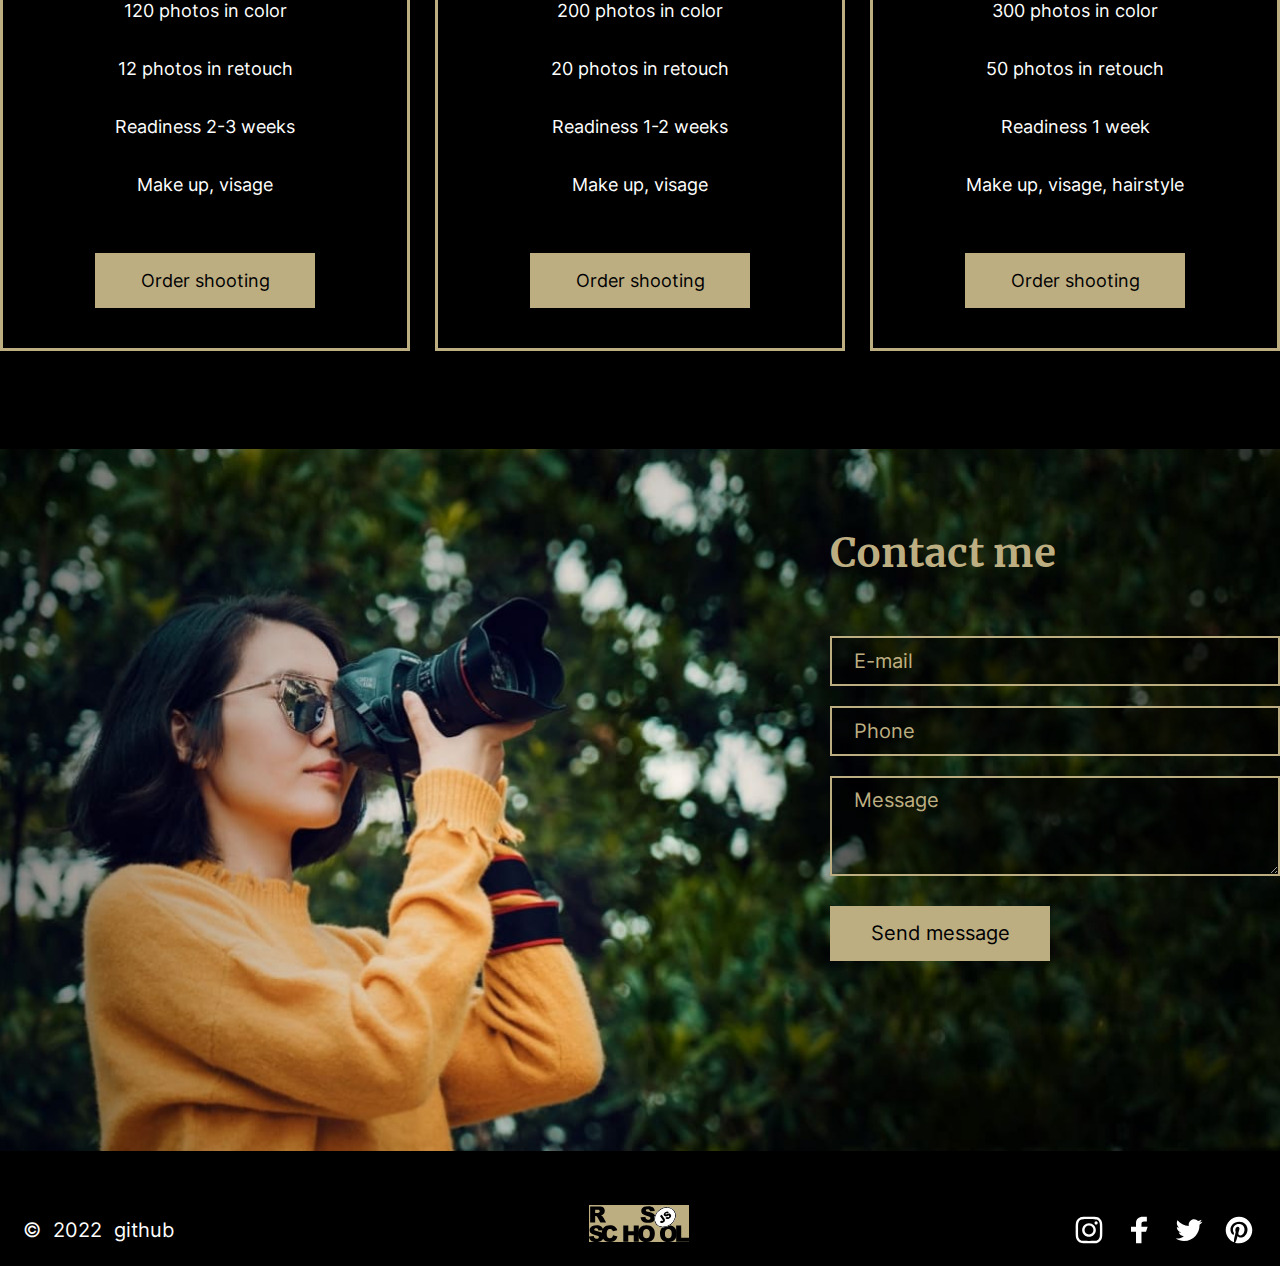
==== commit e05e694d: "refactor: slidebar in video progress" ====
--- a/portfolio/index.html
+++ b/portfolio/index.html
@@ -127,10 +127,11 @@
                             <div class="controls-stop icons-play stop-btn"></div>
                             <div class="controls-progress">
                                 <input type="range" name="progress" class="progress" value="40" min="0" max="100" step="1" class="progress">
-                            </div>
-                            <div class="controls-time"> 00:00</div>
-                            <div class="controls-volume icons-play volume-btn">
-                                <input type="range" value="40" min="0" max="100" step="1" class="volume">
+                                <div class="controls-time"> 00:00</div>
+                                <div class="controls-volume">
+                                    <div class="icons-play volume-btn"></div>
+                                    <input type="range" class=" volume" value="1" min="0" max="1" step="0.01">
+                                </div>
                             </div>
                         </div>
                         <button class="video-btn"></button>
--- a/portfolio/style.css
+++ b/portfolio/style.css
@@ -552,13 +552,12 @@
 
 .video-container {
     padding: 0 20px;
-    width: 100%;
     position: relative;
     display: flex;
     flex-direction: column;
     align-items: center;
     justify-content: center;
-    margin: 90px 0px 15px 0px;
+    margin: 70px 0px 15px 0px;
     aspect-ratio: 16 / 9;
     gap: 20px;
 }
@@ -578,10 +577,11 @@
     border-radius: 0 0 30px 30px;
     display: flex;
     align-items: center;
-    justify-content: space-between;
+    justify-content: space-around;
     padding: 20px 40px;
     margin-top: -8px;
     height: 80px;
+    width: 100%;
 }
 
 .controls-play {
@@ -609,7 +609,7 @@
     background-image: url('./assets/svg/play.svg');
 }
 
-.play-btn pause {
+.play-btn.paused {
     background-image: url('./assets/svg/pause.svg');
 }
 
@@ -619,36 +619,99 @@
 
 .controls-progress {
     display: flex;
-    width: 80%;
+    align-items: center;
+    gap: 10px;
+    width: 100%;
     margin: 0 30px;
 }
 
-.progress{
-    background-color: #000000;
-    border: solid 2px #82CFD0;
+input[type="range"] {
+    -webkit-appearance: none;
+    background: transparent;
+    margin: 0;
+    width: 75%;
+    padding: 0 10px;
+}
+
+input[type="range"]:focus {
+    outline: none;
+}
+
+input[type="range"]::-webkit-slider-runnable-track {
+    background: #000;
     border-radius: 8px;
     height: 20px;
 }
 
+input[type="range"]::-webkit-slider-thumb {
+    -webkit-appearance: none;
+    height: 22px;
+    width: 10px;
+    background: #bdae82;
+    border: solid 1px #000000;
+    cursor: pointer;
+}
+
+.progress{
+    background: #000000;
+    border: none;
+}
 
 .controls-time {
     font-size: 24px;
     color: #fff;
-    margin-left: 50px;
+    display: flex;
+    justify-content: center;
+    text-align: center;
+    width: 15%;
 }
 
 .volume-btn {
     background-image: url('./assets/svg/volume.svg');
-}
-  
+    display: flex;
+    height: 20px;
+}
+
+.volume-btn.mute {
+    background-image: url('./assets/svg/mute.svg');
+}
+
+.controls-volume {
+    display: flex;
+    align-items: center;
+    gap: 20px;
+    height: 20px;
+    transition: 0.3s;  
+    background: #000000;
+    cursor: pointer;
+    width: 70px;
+}
+
 .video-btn {
-    border: 0;
     position: absolute;
+    display: flex;
+    align-items: center;
+    justify-content: center;
     background-image: url("./assets/svg/play-hover.svg");
     background-repeat: no-repeat;
-    width: 129.86px;
+    background-color: transparent;
+    transition: 0.3s;
     height: 130px;
-    background-color: transparent;
+    width: 130px;
+    left: 50%;
+    top: 50%;
+    margin-left: -65px;
+    margin-top: -25px;
+    z-index: 1;
+    border: 0;
+    transition: none;
+}
+
+.video-btn.paused {
+    background: url('./assets/svg/bc-pause.svg');
+    background-repeat: no-repeat;
+    background-size: cover;
+    opacity: 0;
     transition: 0.3s;
 }
   
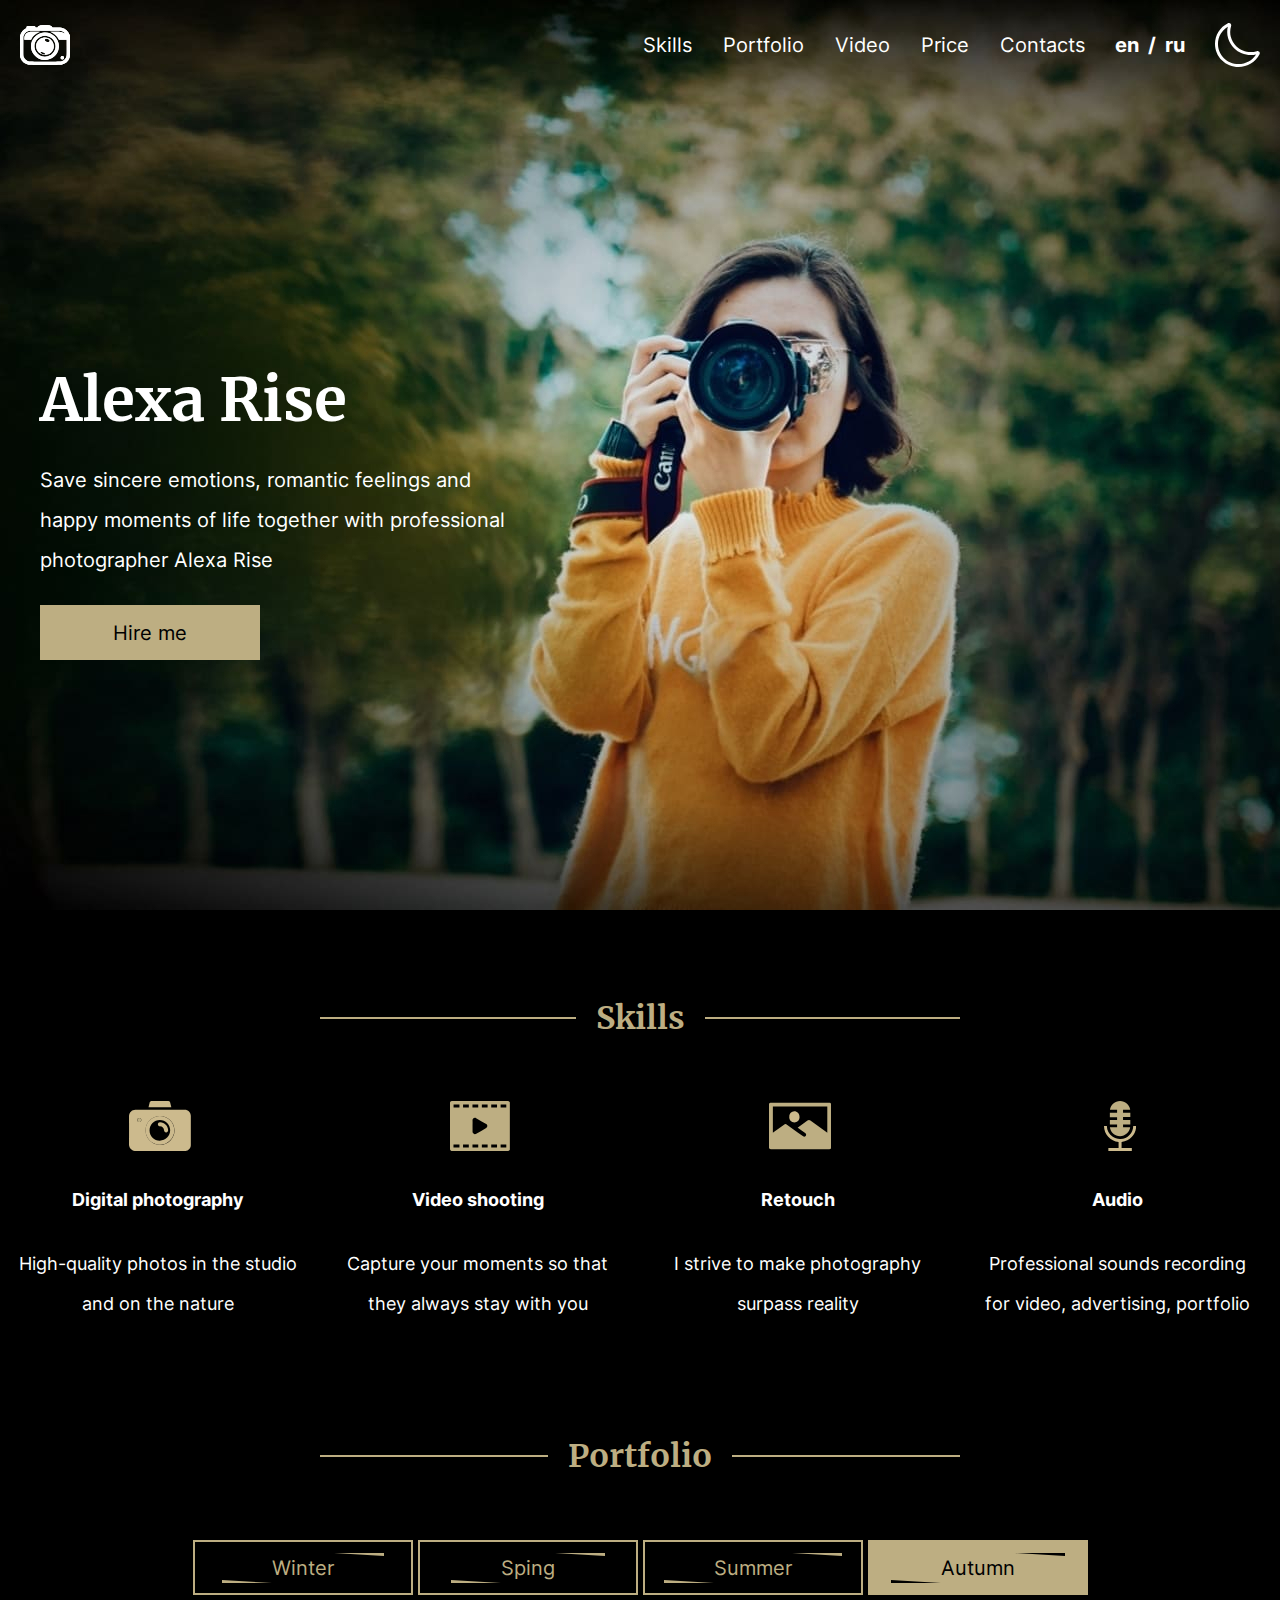
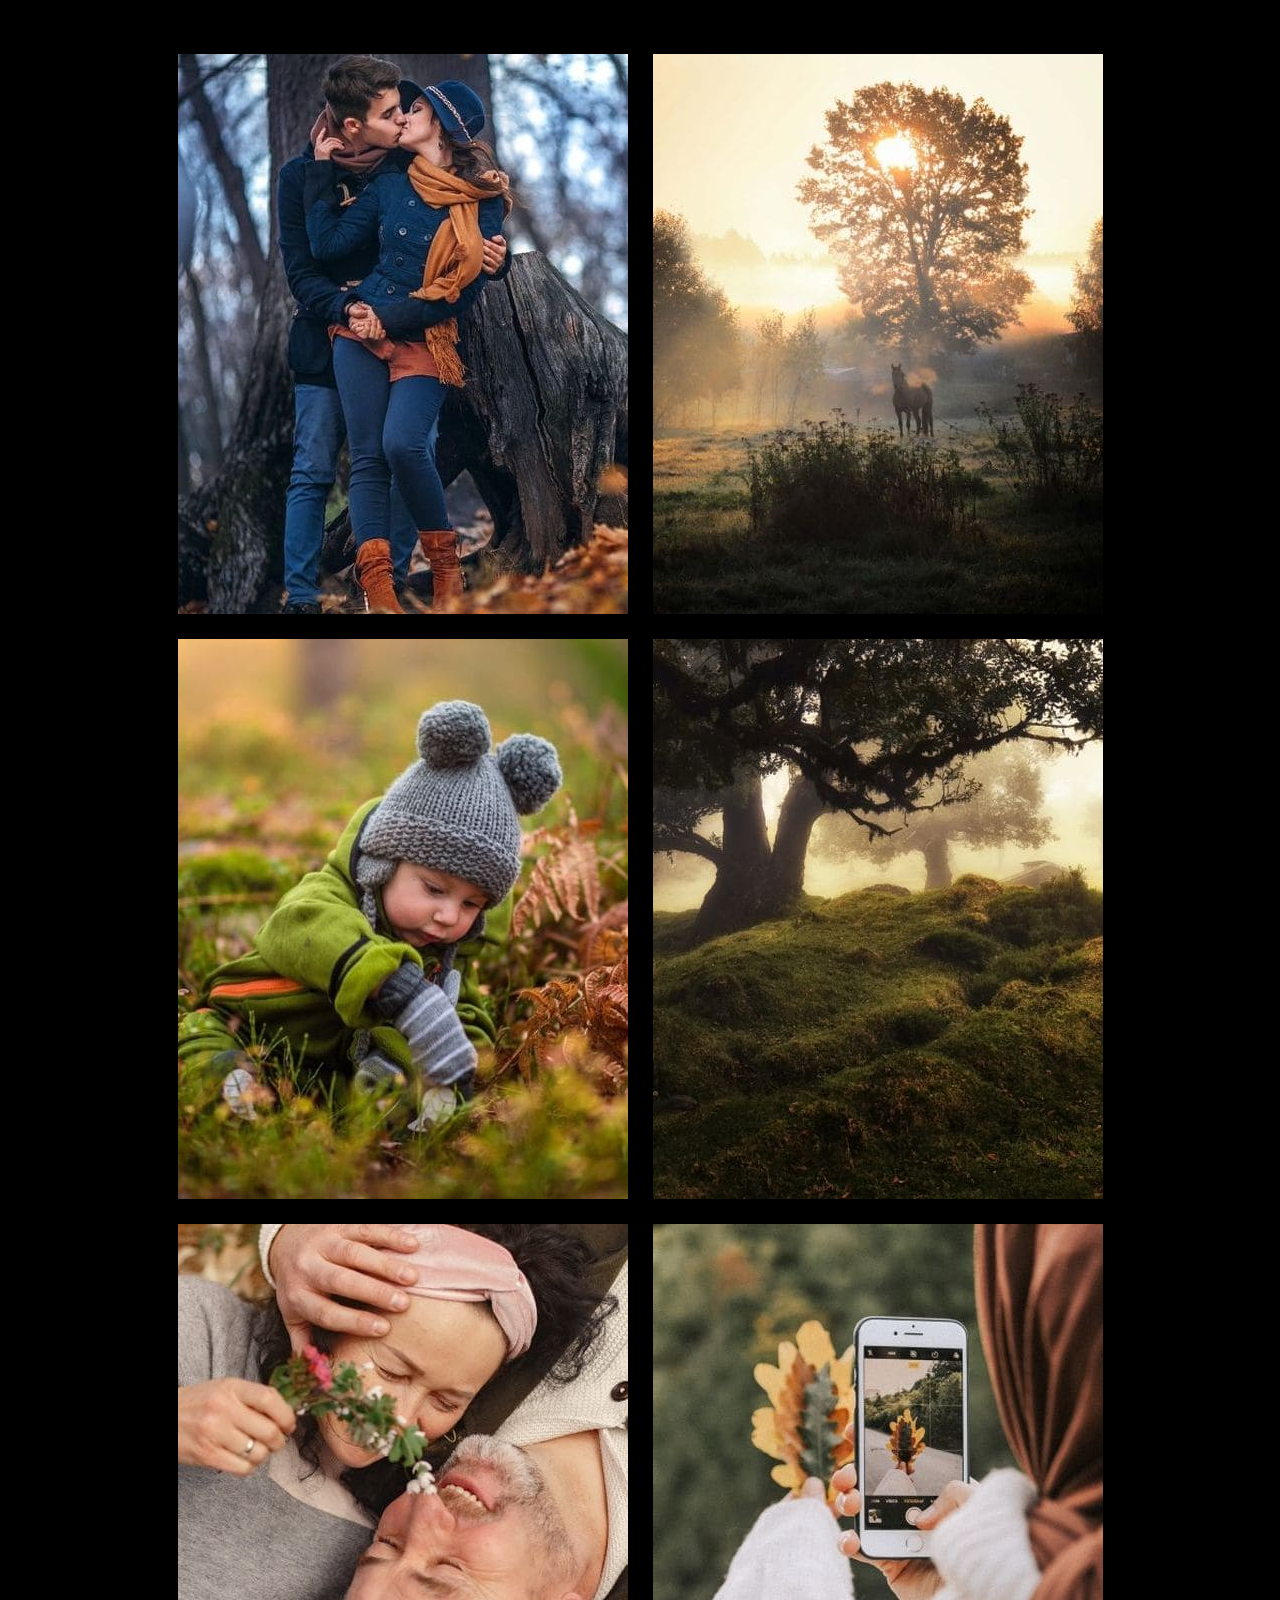
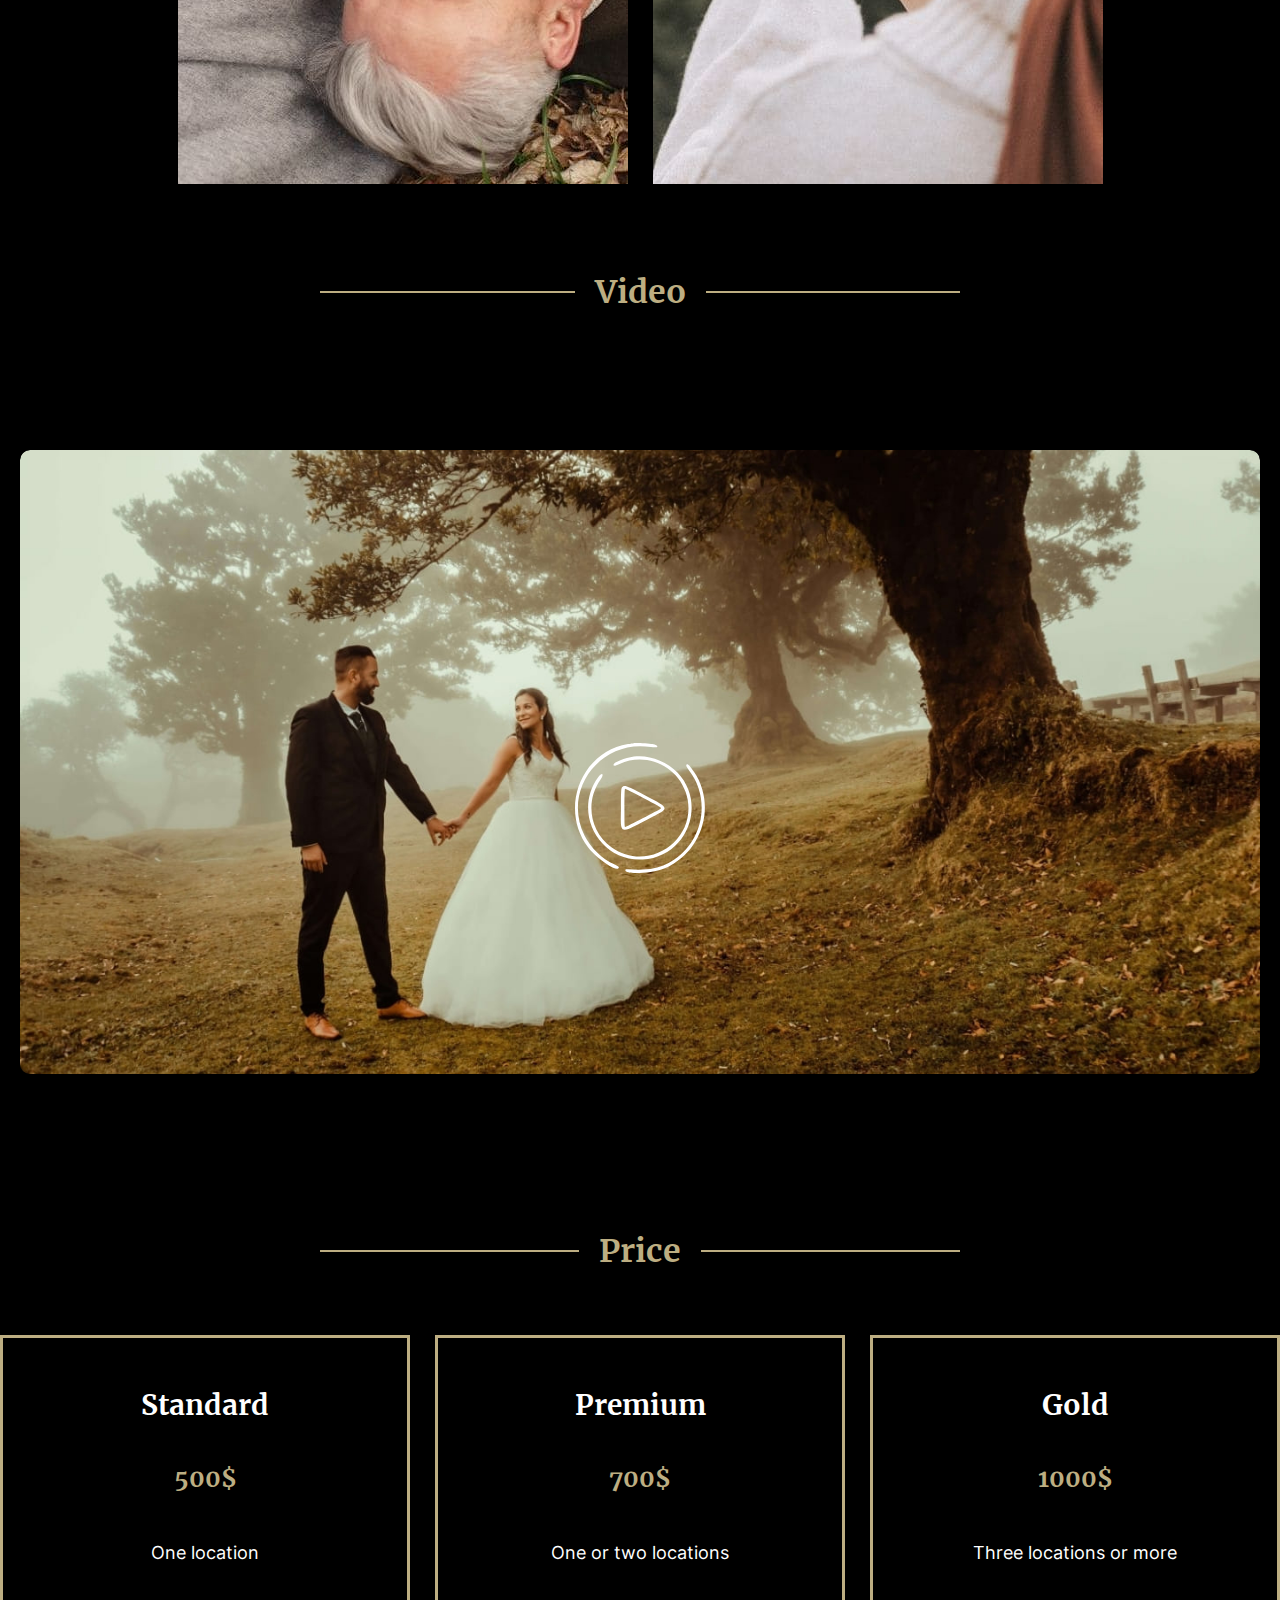
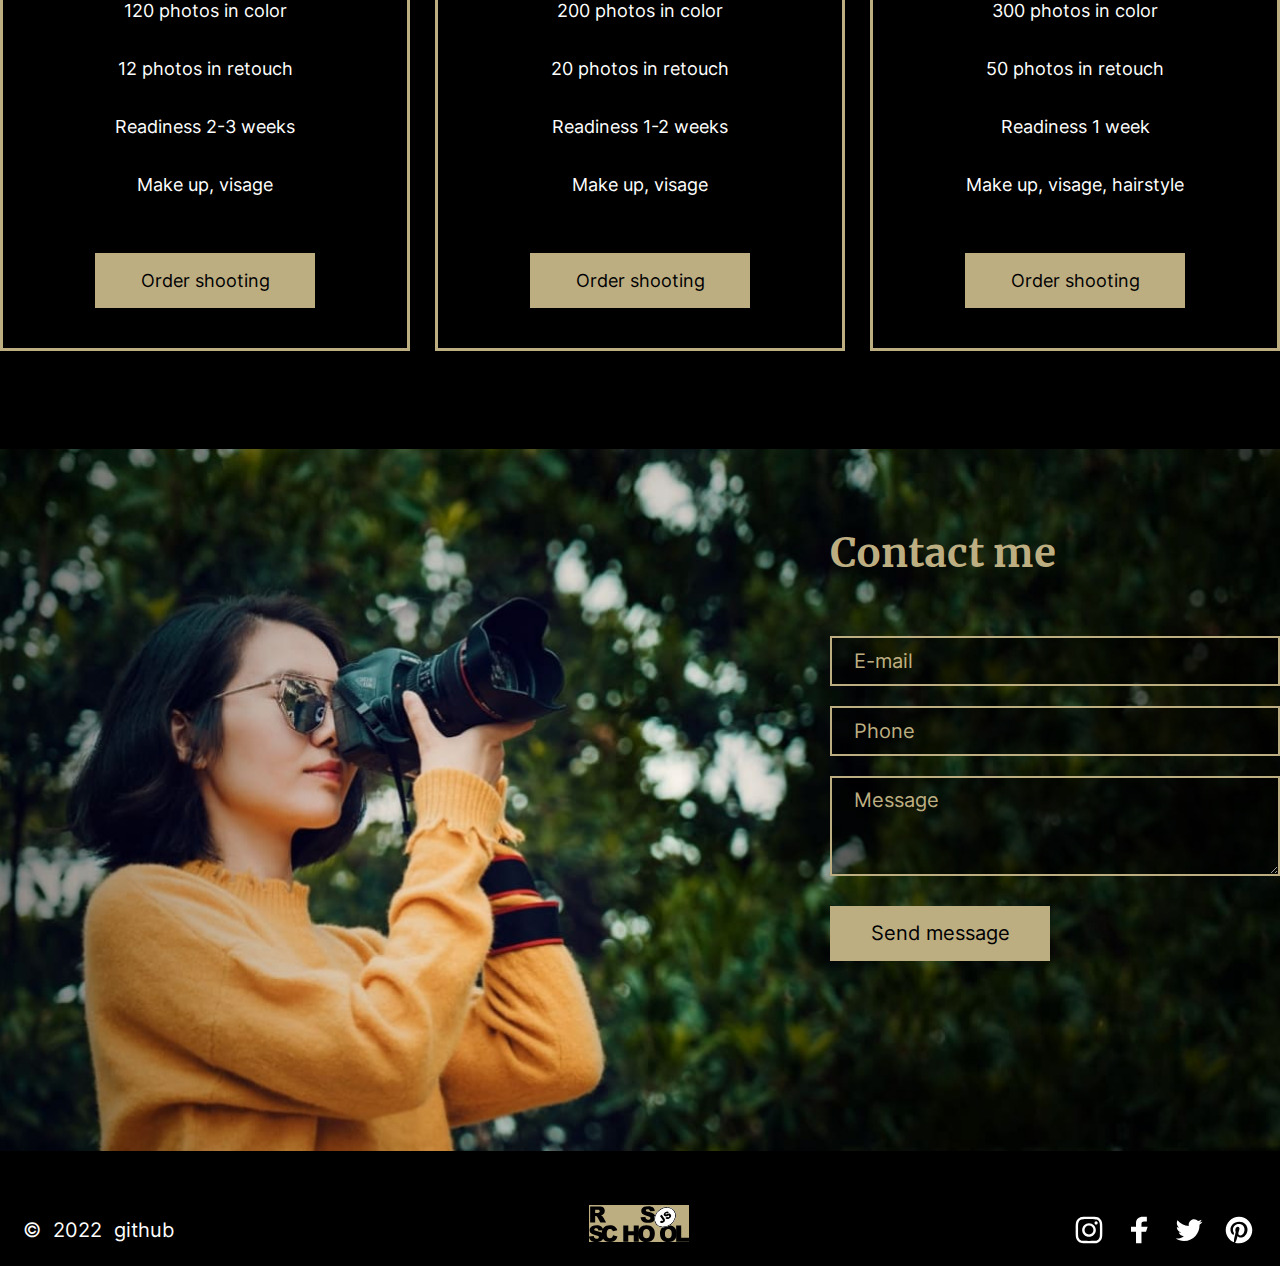
==== commit 7734e96a: "feat: hide controls video" ====
--- a/portfolio/index.html
+++ b/portfolio/index.html
@@ -126,7 +126,7 @@
                             <div class="controls-play icons-play play-btn"></div>
                             <div class="controls-stop icons-play stop-btn"></div>
                             <div class="controls-progress">
-                                <input type="range" name="progress" class="progress" value="40" min="0" max="100" step="1" class="progress">
+                                <input type="range" name="progress" class="progress" value="100" min="0" max="100" step="1" class="progress">
                                 <div class="controls-time"> 00:00</div>
                                 <div class="controls-volume">
                                     <div class="icons-play volume-btn"></div>
--- a/portfolio/style.css
+++ b/portfolio/style.css
@@ -115,7 +115,7 @@
 }
 
 /* Header */
-  
+
 .header-container {
     display: flex;
     background: url("./assets/img/hero-photo.jpg");
@@ -135,15 +135,16 @@
     width: 50px;
     height: 50px;
 }
+
 .logo:hover {
     filter: invert(26%) sepia(15%) saturate(638%) hue-rotate(7deg) brightness(92%)
       contrast(87%);
 }
-  
+
 .nav {
     margin-left: auto;
 }
-  
+
 .nav-list {
     display: flex;
     justify-content: flex-end;
@@ -152,23 +153,23 @@
     margin: 0;
     gap: 31px;
 }
-  
+
 .nav-link {
     text-decoration: none;
     line-height: 50px;
     transition: 0.3s;
 }
-  
+
 .nav-link:hover {
     color: var(--color-gold);
 }
-  
+
 .lng {
     display: flex;
     align-items: center;
     width: 70px;
 }
-  
+
 .lng-el {
     line-height: 50px;
     font-weight: 700;
@@ -181,24 +182,24 @@
     cursor: pointer;
     transition: 0.3s;
 }
-  
+
 .lng-btn:hover {
     color: var(--color-gold);
 }
-  
+
 .lng-active {
     color: var(--color-gold);
 }
-  
+
 .lng-slash {
     padding: 0 8px 0 9px;
 }
-  
+
 .theme {
     display: flex;
     align-items: center;
 }
-  
+
 .theme-btn {
     border: 0;
     background: transparent;
@@ -211,12 +212,12 @@
     width: 45px;
     height: 45px;
 }
-  
+
 .theme-btn:hover {
     filter: invert(26%) sepia(15%) saturate(638%) hue-rotate(7deg) brightness(92%)
       contrast(87%);
 }
-  
+
 .light-theme-btn {
     background-image: url("./assets/svg/sun.svg");
 }
@@ -232,7 +233,7 @@
     z-index: 2;
     margin: 11px 0;
 }
-  
+
 .line {
     width: 100%;
     height: 3px;
@@ -240,33 +241,33 @@
     z-index: 15;
     transition: all 0.3s ease-in-out;
 }
-  
+
 .hamburger.open {
     position: fixed;
     top: 20px;
     right: 64px;
 }
-  
+
 .hamburger.open .line1 {
     transform: rotate(45deg) translate(6px, 14px);
     height: 2px;
     width: 62px;
 }
-  
+
 .hamburger.open .line2 {
     opacity: 0;
 }
-  
+
 .hamburger.open .line3 {
     transform: rotate(-45deg) translate(5px, -13px);
     height: 2px;
     width: 62px;
 }
-  
+
 .hamburger {
     display: none;
 }
-  
+
 @media (max-width: 768px) {
     .nav-list {
       position: fixed;
@@ -284,35 +285,34 @@
       padding: 134px 127px;
       gap: 16px;
     }
-  
+
     .nav-list.open {
       z-index: 1;
       right: 0;
     }
-  
+
     .nav-link {
       font-size: 35px;
       line-height: 73px;
     }
-  
+
     .hamburger {
       display: flex;
     }
-  
+
     .light-theme-sidebar {
       background-color: var(--color-white);
       color: var(--color-black);
     }
-  
+
     .open > .line.light-theme-sidebar {
       background: var(--color-black);
     }
 }
-  
+
 .hamburger:hover .line {
     background-color: var(--color-gold);
 }
-
 
 @media (max-width: 620px) {
     .nav-list.open {
@@ -437,7 +437,7 @@
     .section-title::before {
         width: 50%;
     }
-    
+
     .section-title::after {
         width: 50%;
         height: 2px;
@@ -564,24 +564,33 @@
 
 .videoplayer {
     width: 100%;
-    border-radius: 30px;
+    border-radius: 10px;
+    position: relative;
+    overflow: hidden;
 }
 
 .video-item {
     max-width: 100%;
-    border-radius: 30px 30px 0 0;
+    border-radius: 10px;
 }
 
 .controls {
+    display: flex;
+    position:absolute;
+    bottom: 0;
+    align-items: center;
+    justify-content: space-around;
+    transform: translateY(100%) translateX(-5px);
     background-color: #bdae82;
-    border-radius: 0 0 30px 30px;
-    display: flex;
-    align-items: center;
-    justify-content: space-around;
+    border-radius: 0 0 10px 10px;
     padding: 20px 40px;
     margin-top: -8px;
     height: 80px;
     width: 100%;
+}
+
+.videoplayer:hover .controls {
+    transform: translateY(0);
 }
 
 .controls-play {
@@ -653,7 +662,6 @@
 }
 
 .progress{
-    background: #000000;
     border: none;
 }
 
@@ -714,12 +722,12 @@
     opacity: 0;
     transition: 0.3s;
 }
-  
+
 @media (max-width: 768px) {
     .video-container {
         height: 484px;
     }
-  
+
     .video-btn {
         background-image: url("./assets/svg/play-hover-tablet.svg");
         width: 65px;
@@ -961,8 +969,6 @@
     padding-right: 25px;
 }
 
-
-
 .social-item {
     background-position: 50%;
     background-size: contain;
@@ -972,8 +978,6 @@
     height: 32px;
 }
 
-
-
 .social-item-insta {
     background-image: url('./assets/svg/instagram.svg');
 }
@@ -1026,23 +1030,23 @@
 .btn-diagonal:after {
     content: '';
 }
-  
+
 .btn-diagonal:before {
-      right: -50px;
-      border-right: 50px solid transparent;
-      border-bottom: solid;
-      transform: translateX(-100%);
-}
-    
+    right: -50px;
+    border-right: 50px solid transparent;
+    border-bottom: solid;
+    transform: translateX(-100%);
+}
+
 .btn-diagonal:after {
-      left: -50px;
-      border-left: 50px solid transparent;
-      border-top: solid;
-      transform: translateX(100%);
-}
-  
+    left: -50px;
+    border-left: 50px solid transparent;
+    border-top: solid;
+    transform: translateX(100%);
+}
+
 .btn-diagonal:hover {
-      color: tint(var(--color-black));
+    color: tint(var(--color-black));
 }
 
 .btn-diagonal:hover:before {
@@ -1054,6 +1058,7 @@
 }
 
 /* ordering */
+
 .raise:hover, 
 .raise:focus{
 	box-shadow: 0 0.5em 0.5em -0.4em #ffa260;
@@ -1068,7 +1073,7 @@
     background-color: #fff;
     color: #000;
 }
-  
+
 .light-theme:hover {
     color: #000;
 }
@@ -1078,13 +1083,13 @@
     background-color: var(--color-gold);
     color: var(--color-white);
 }
-  
+
 .active {
     border: 0;
     background-color: var(--color-gold);
     color: var(--color-black);
 }
-  
+
 .light-theme.active {
     color: var(--color-white);
-}
+}